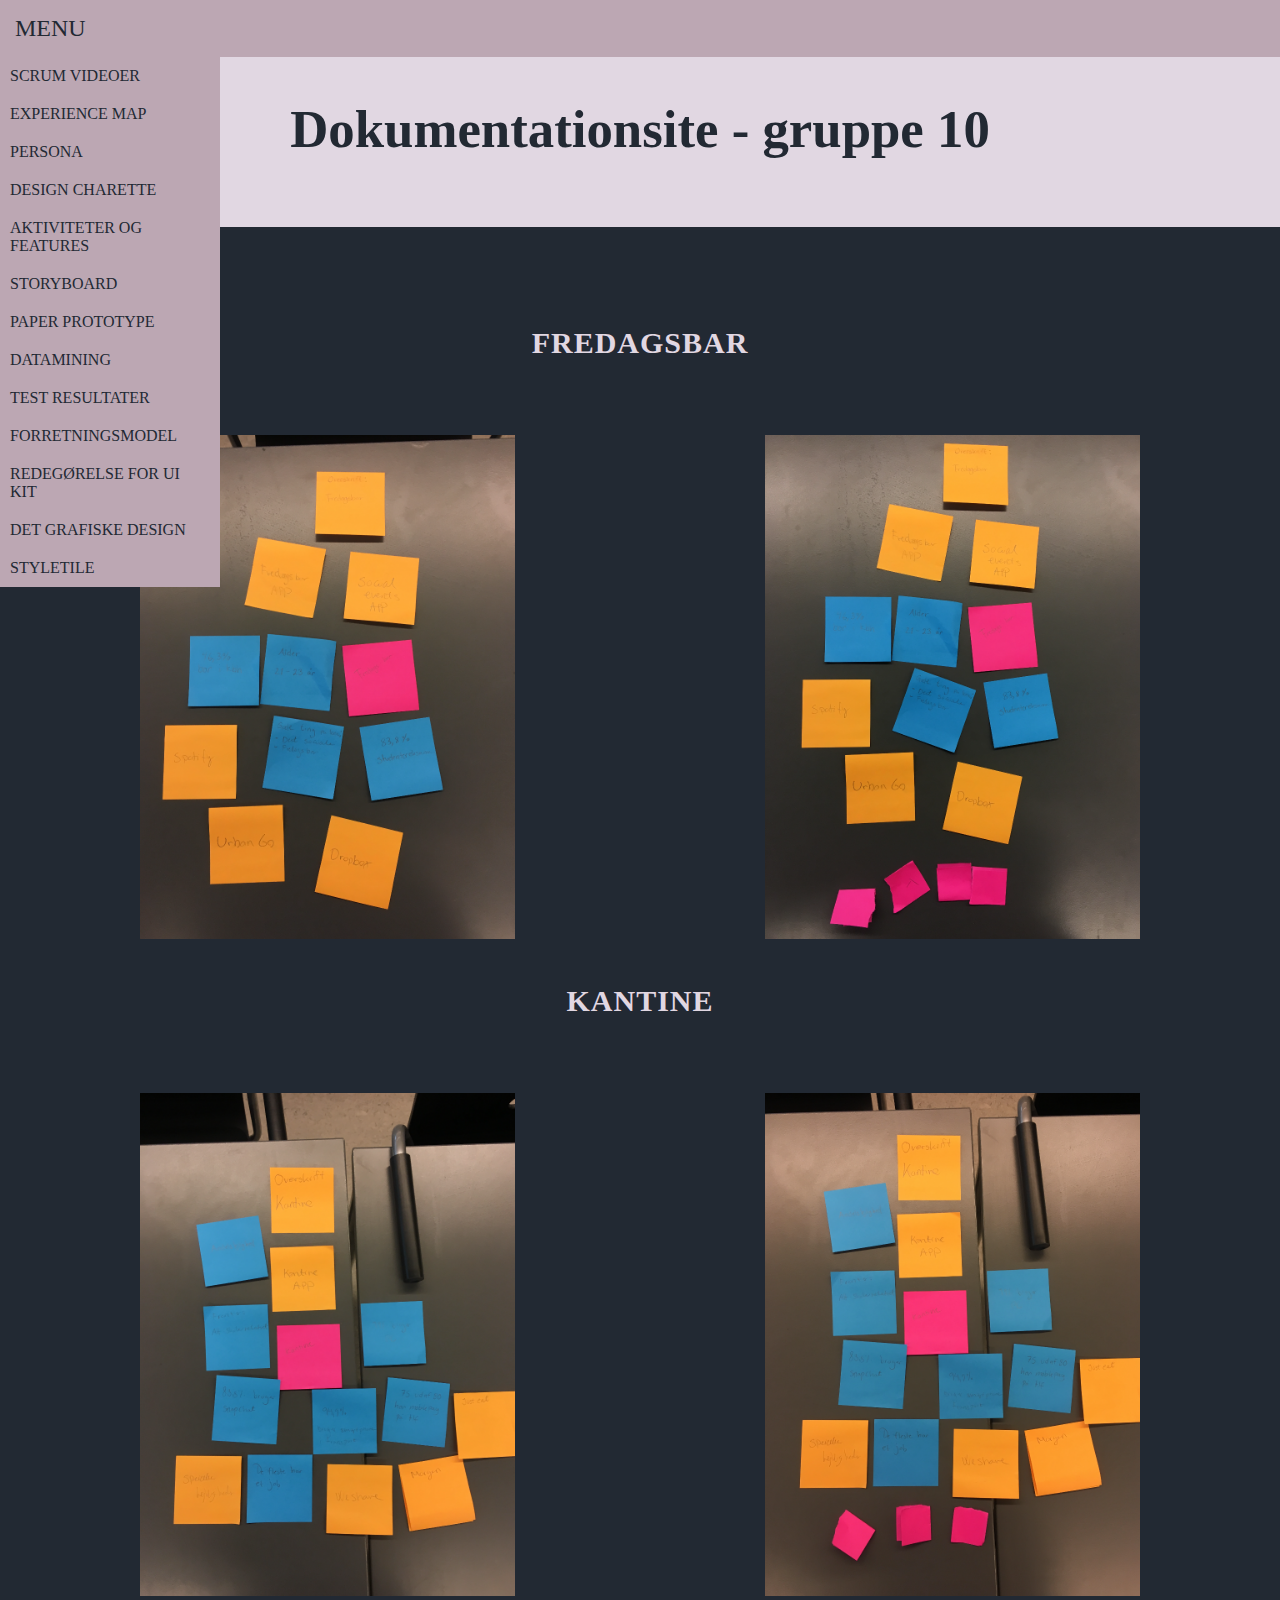
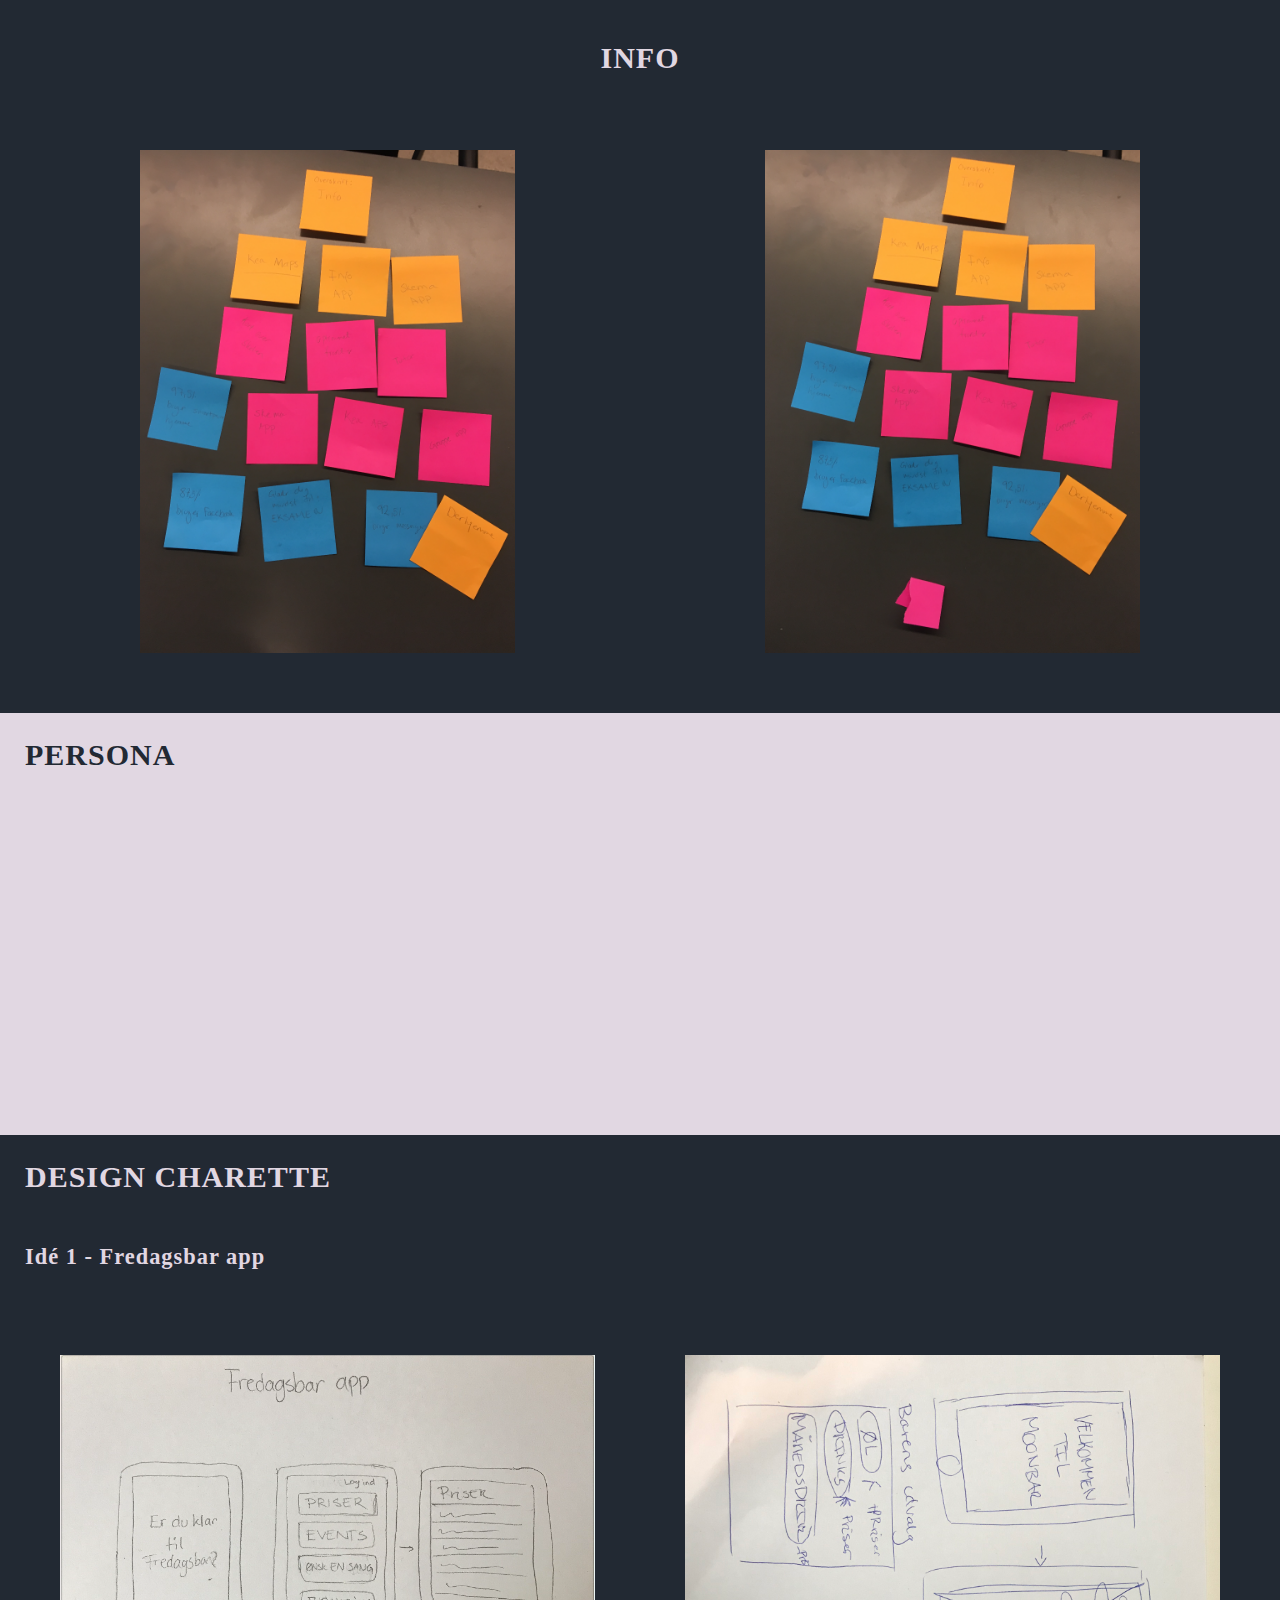
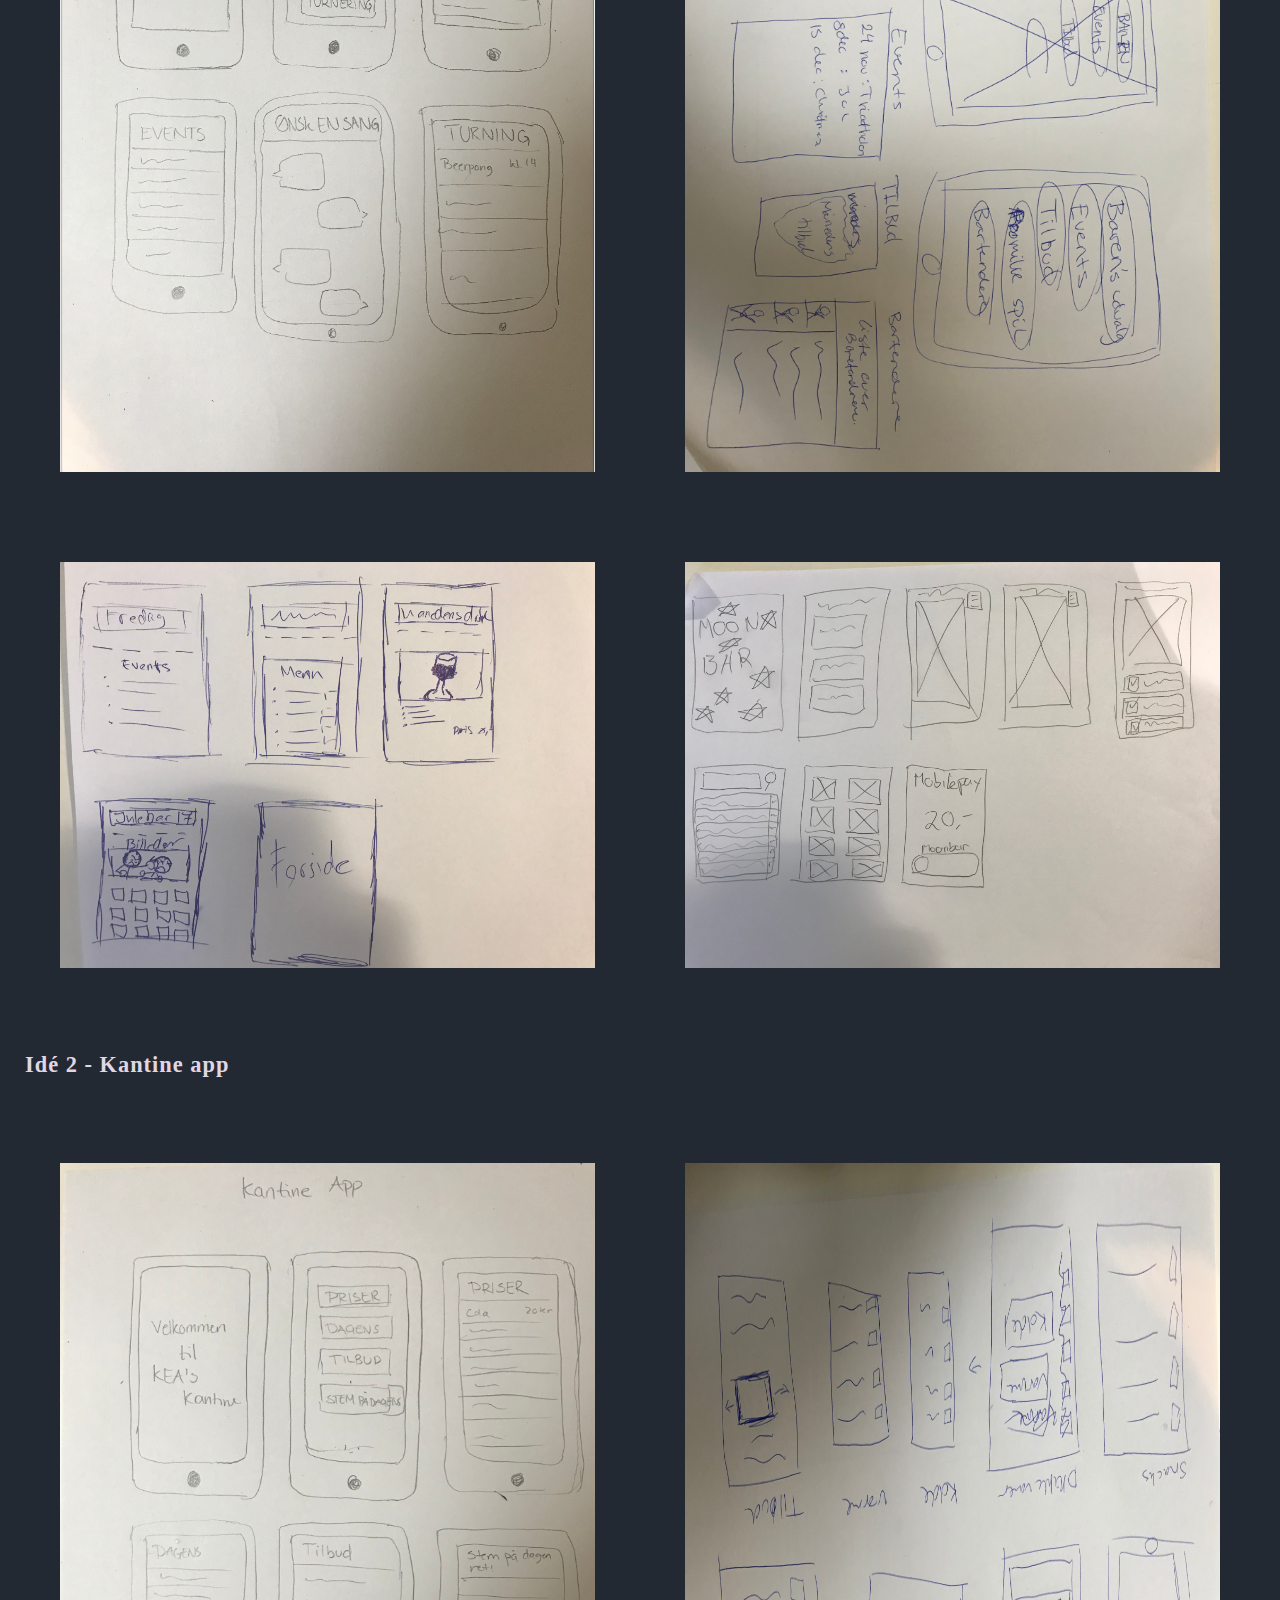
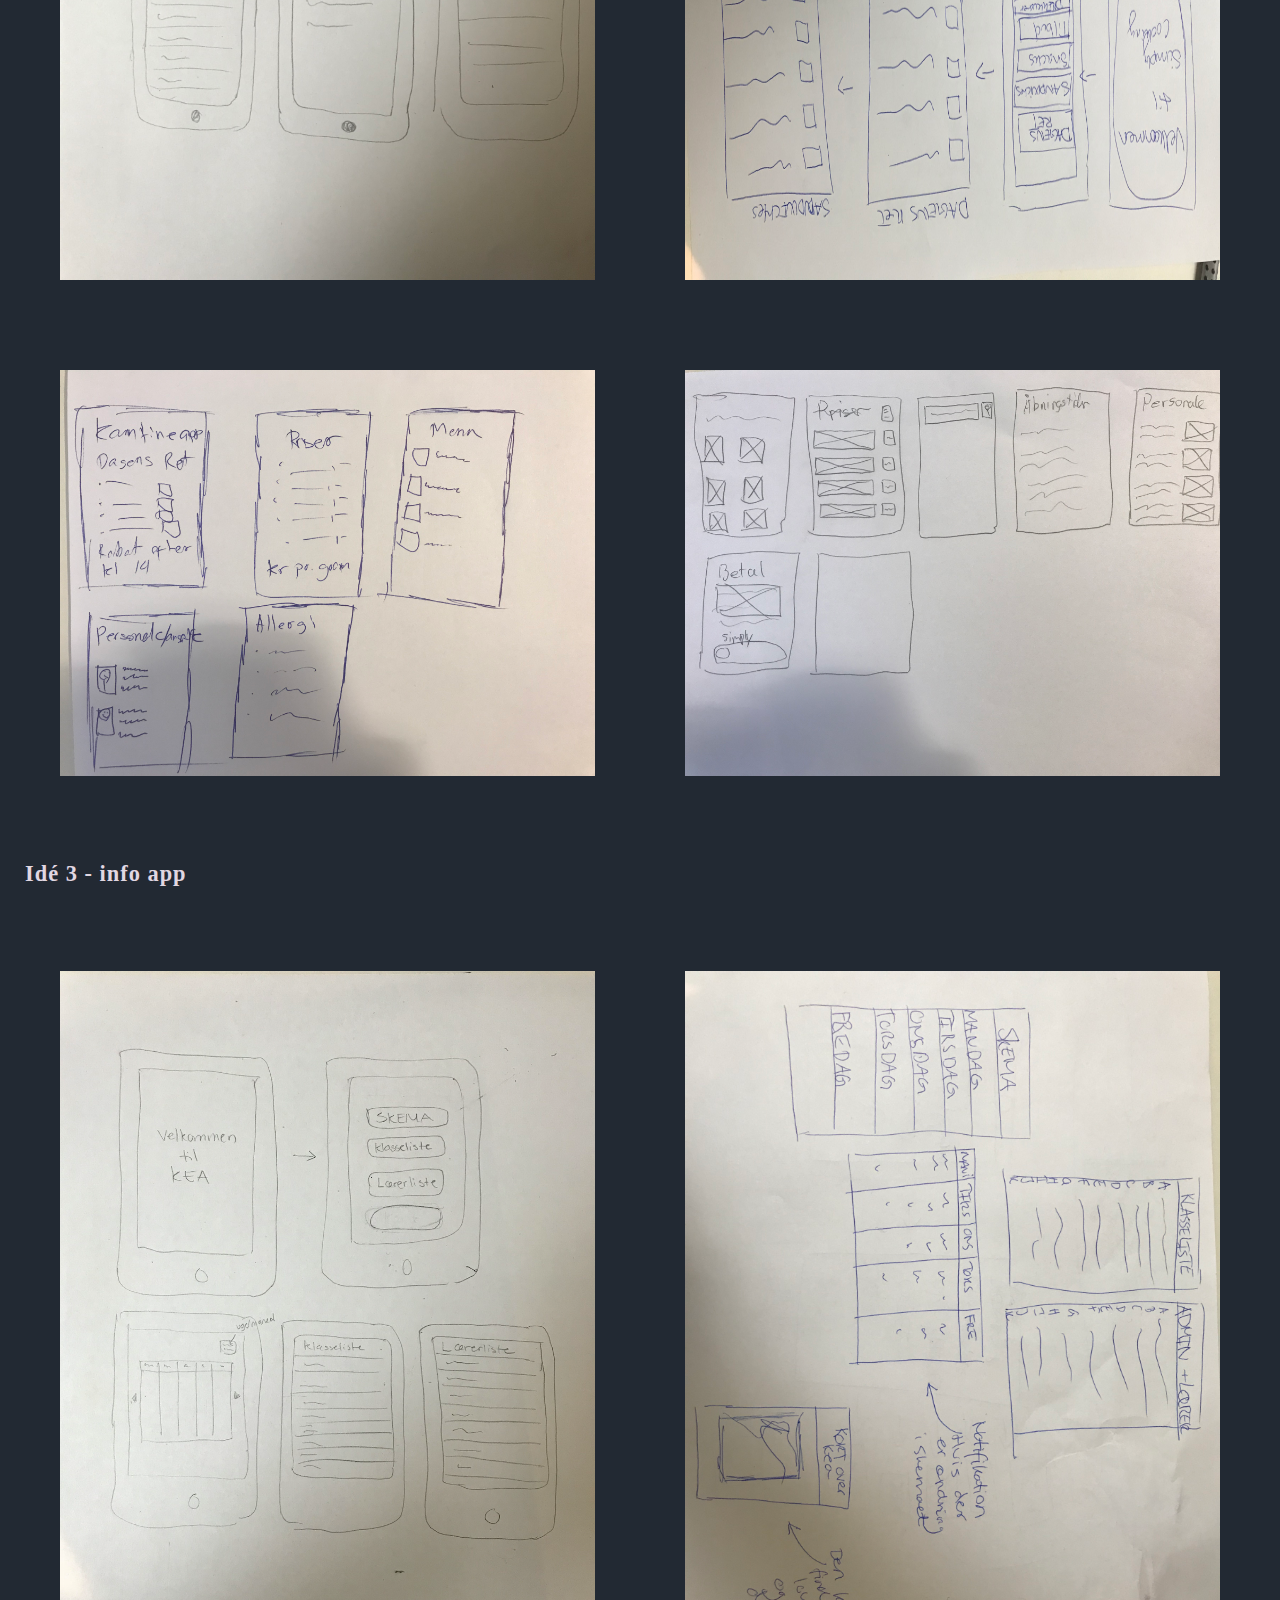
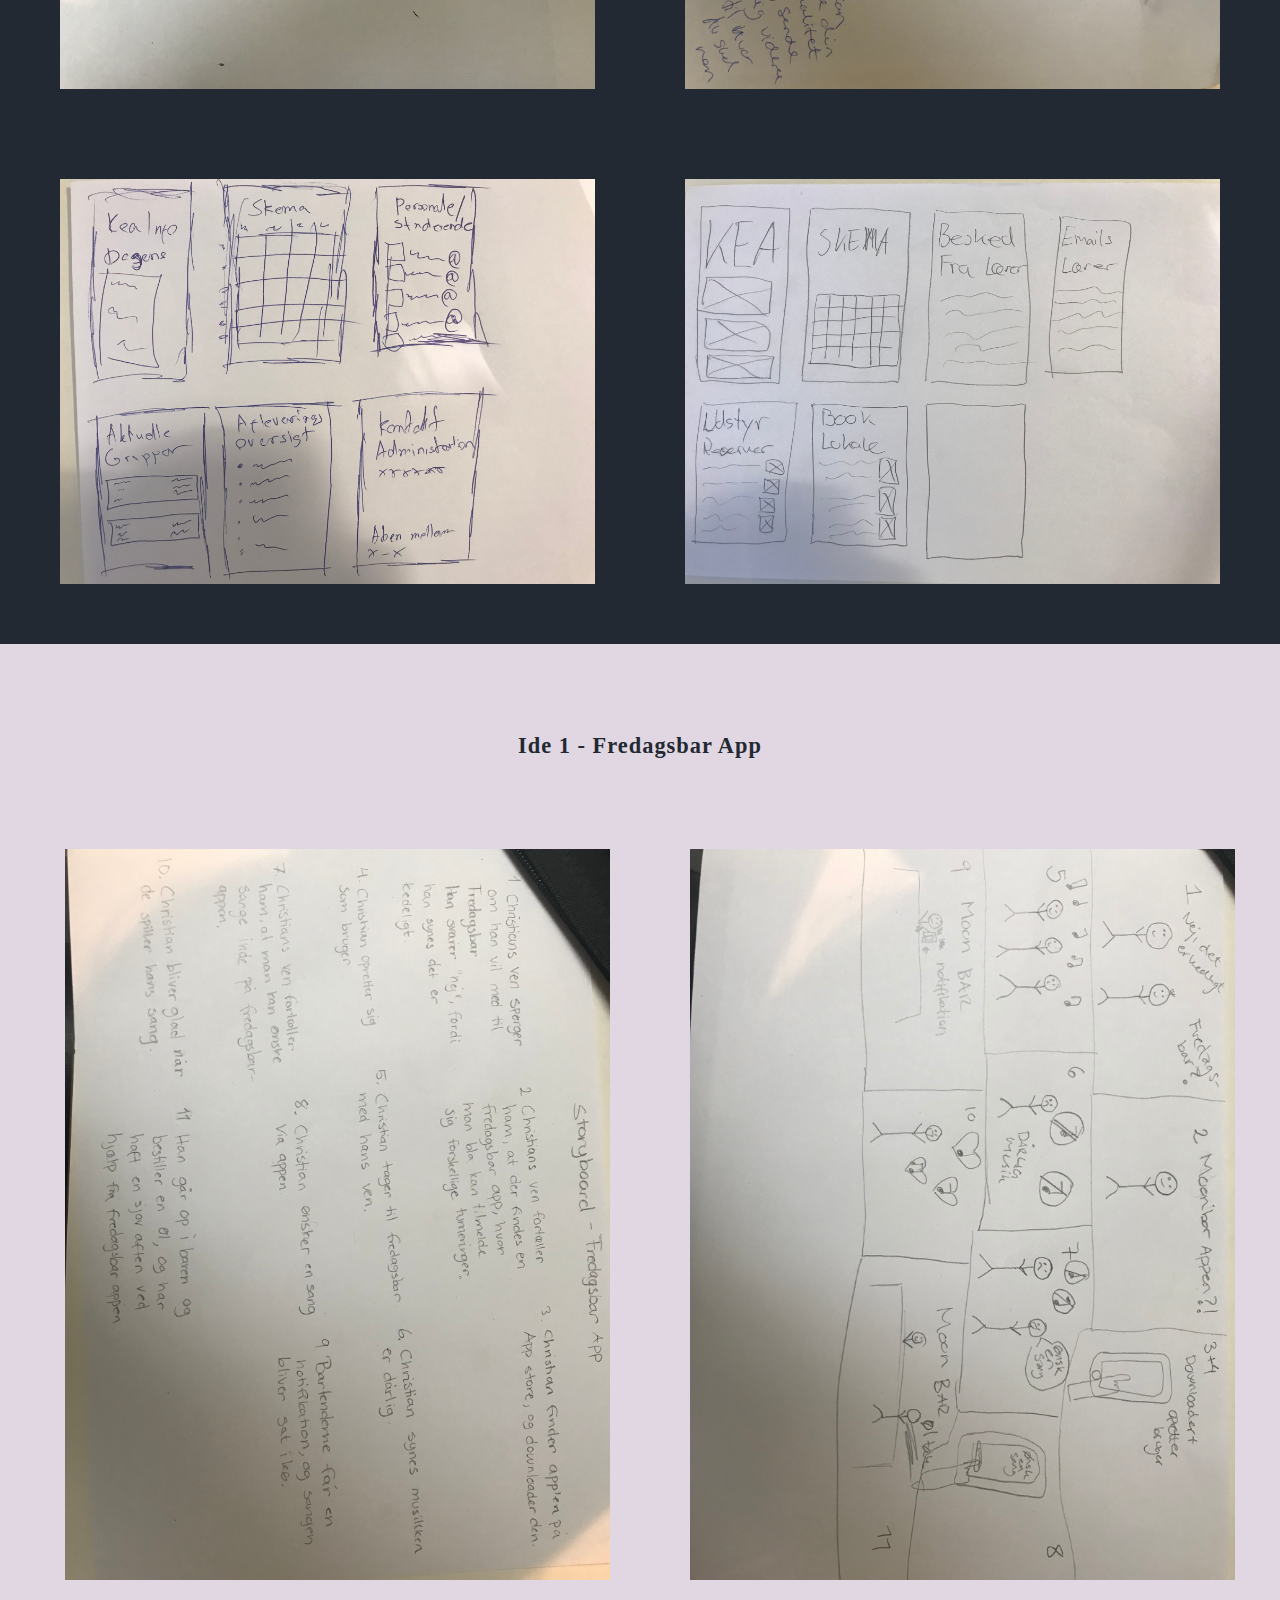
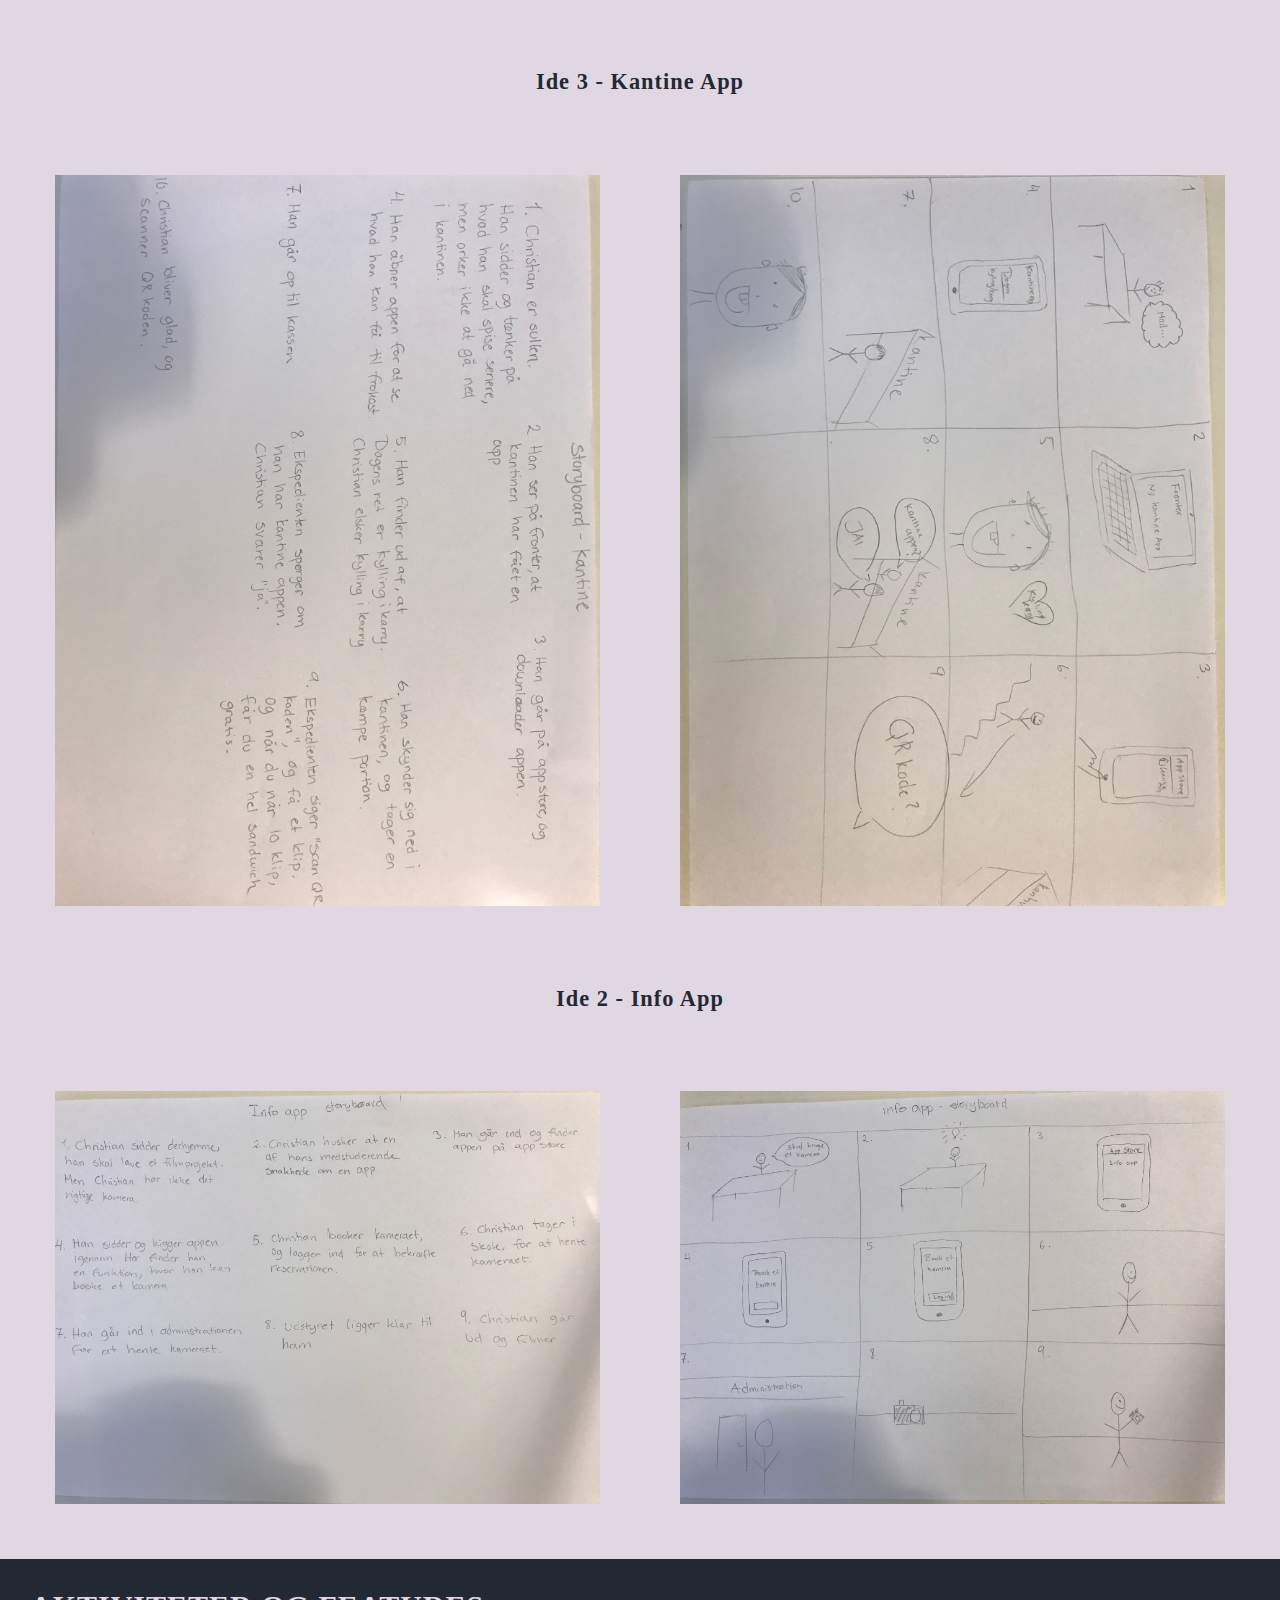
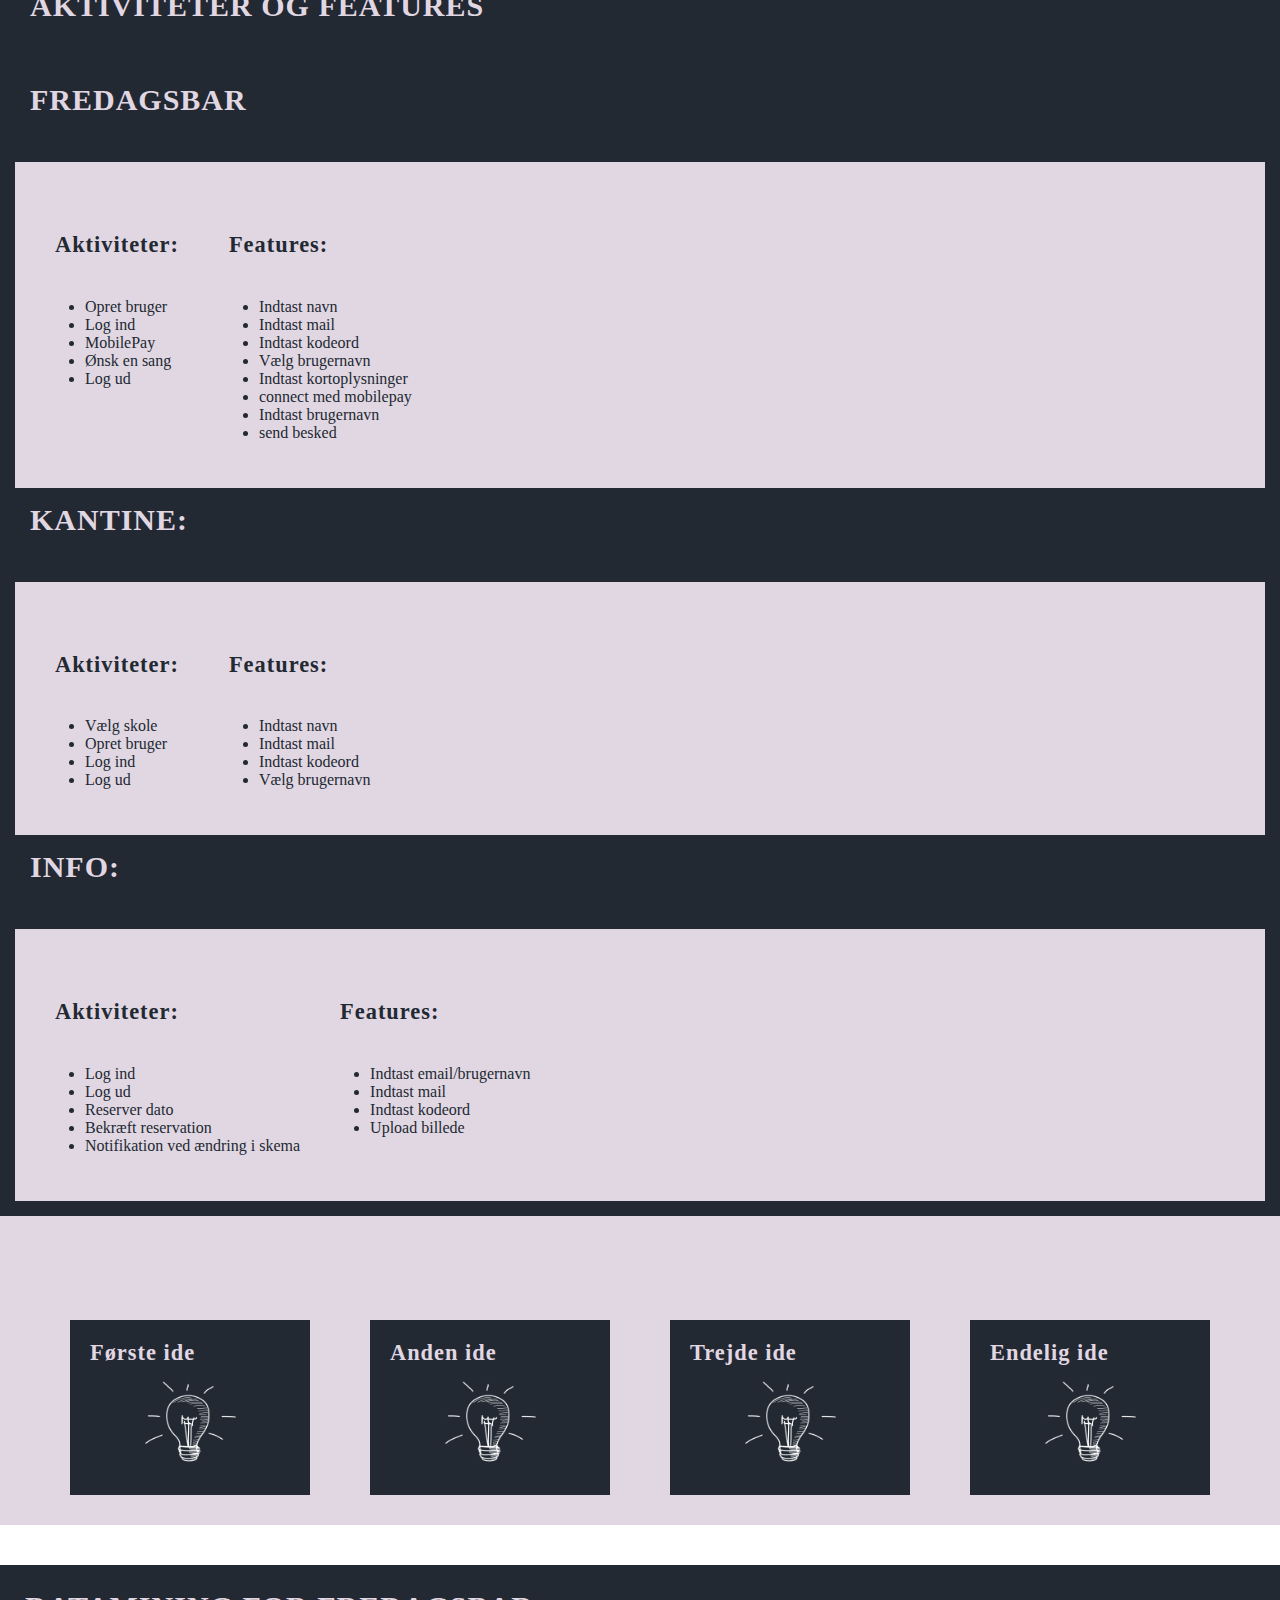
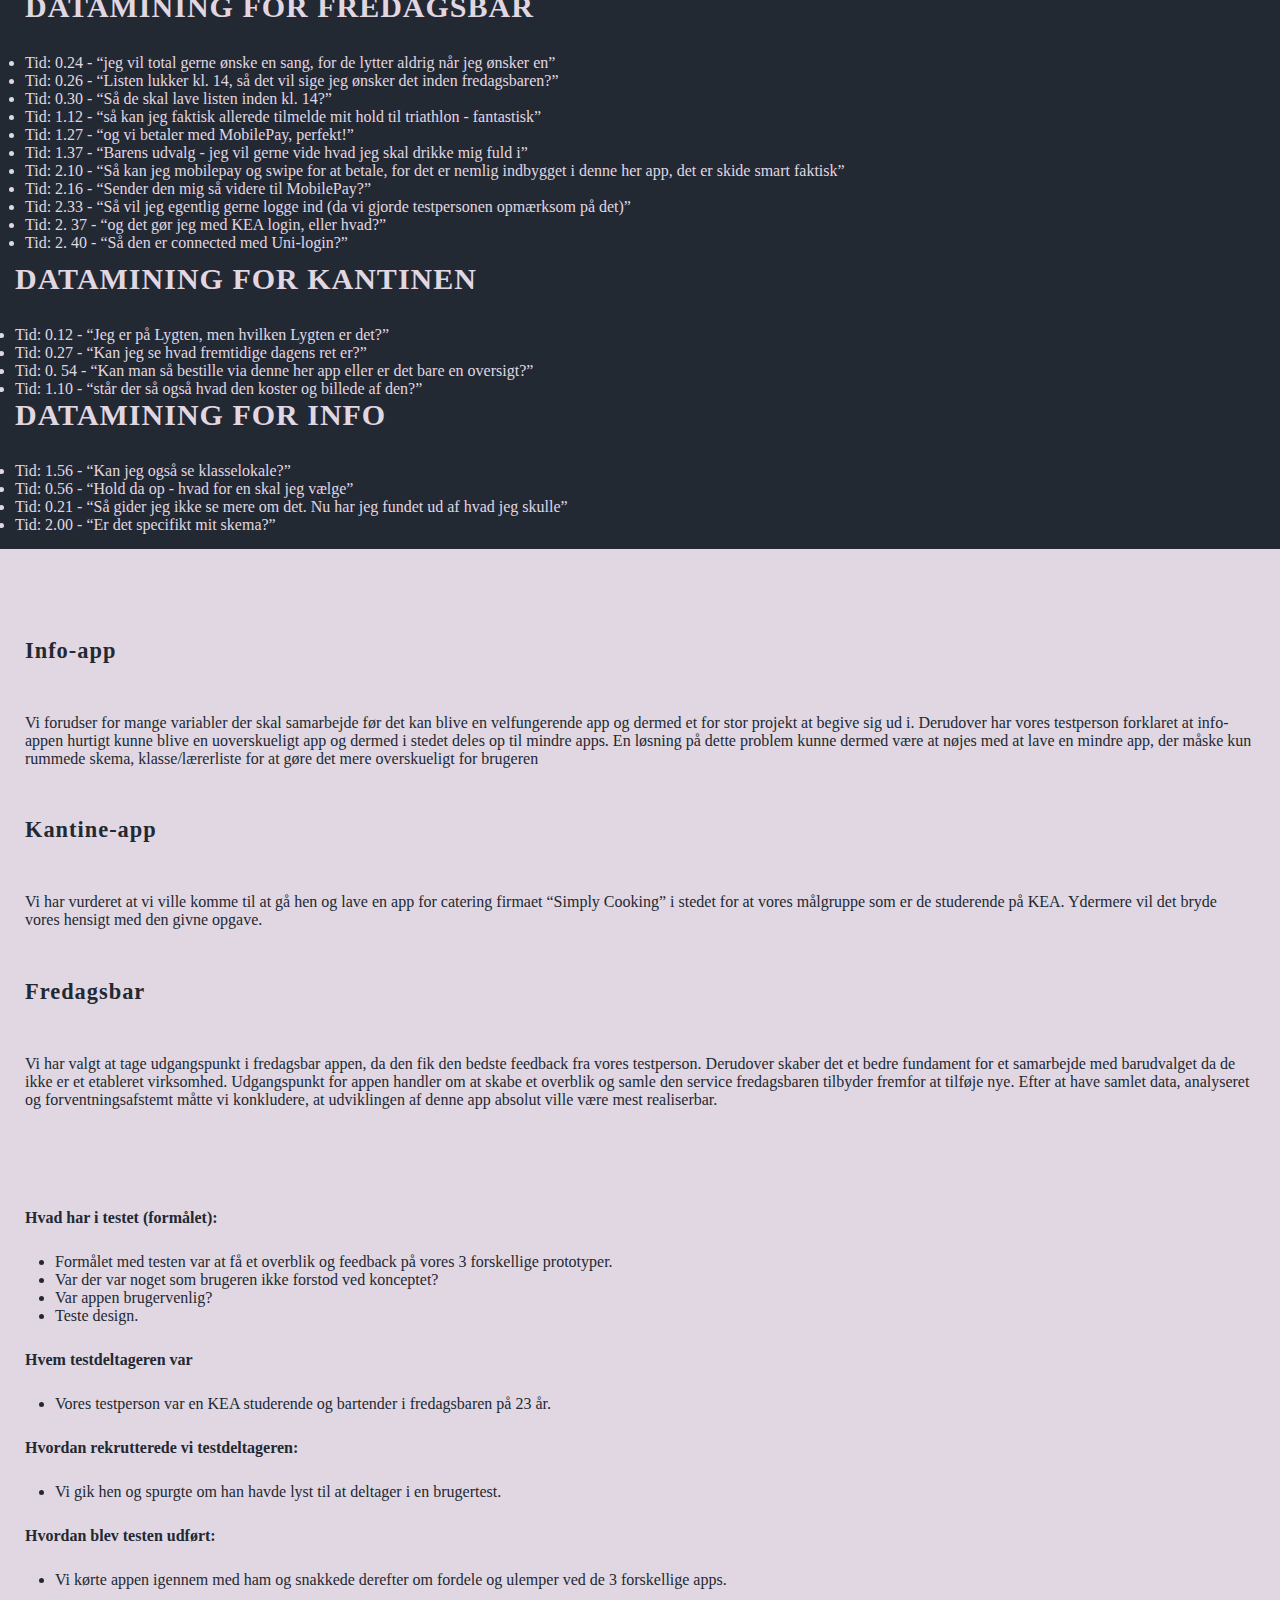
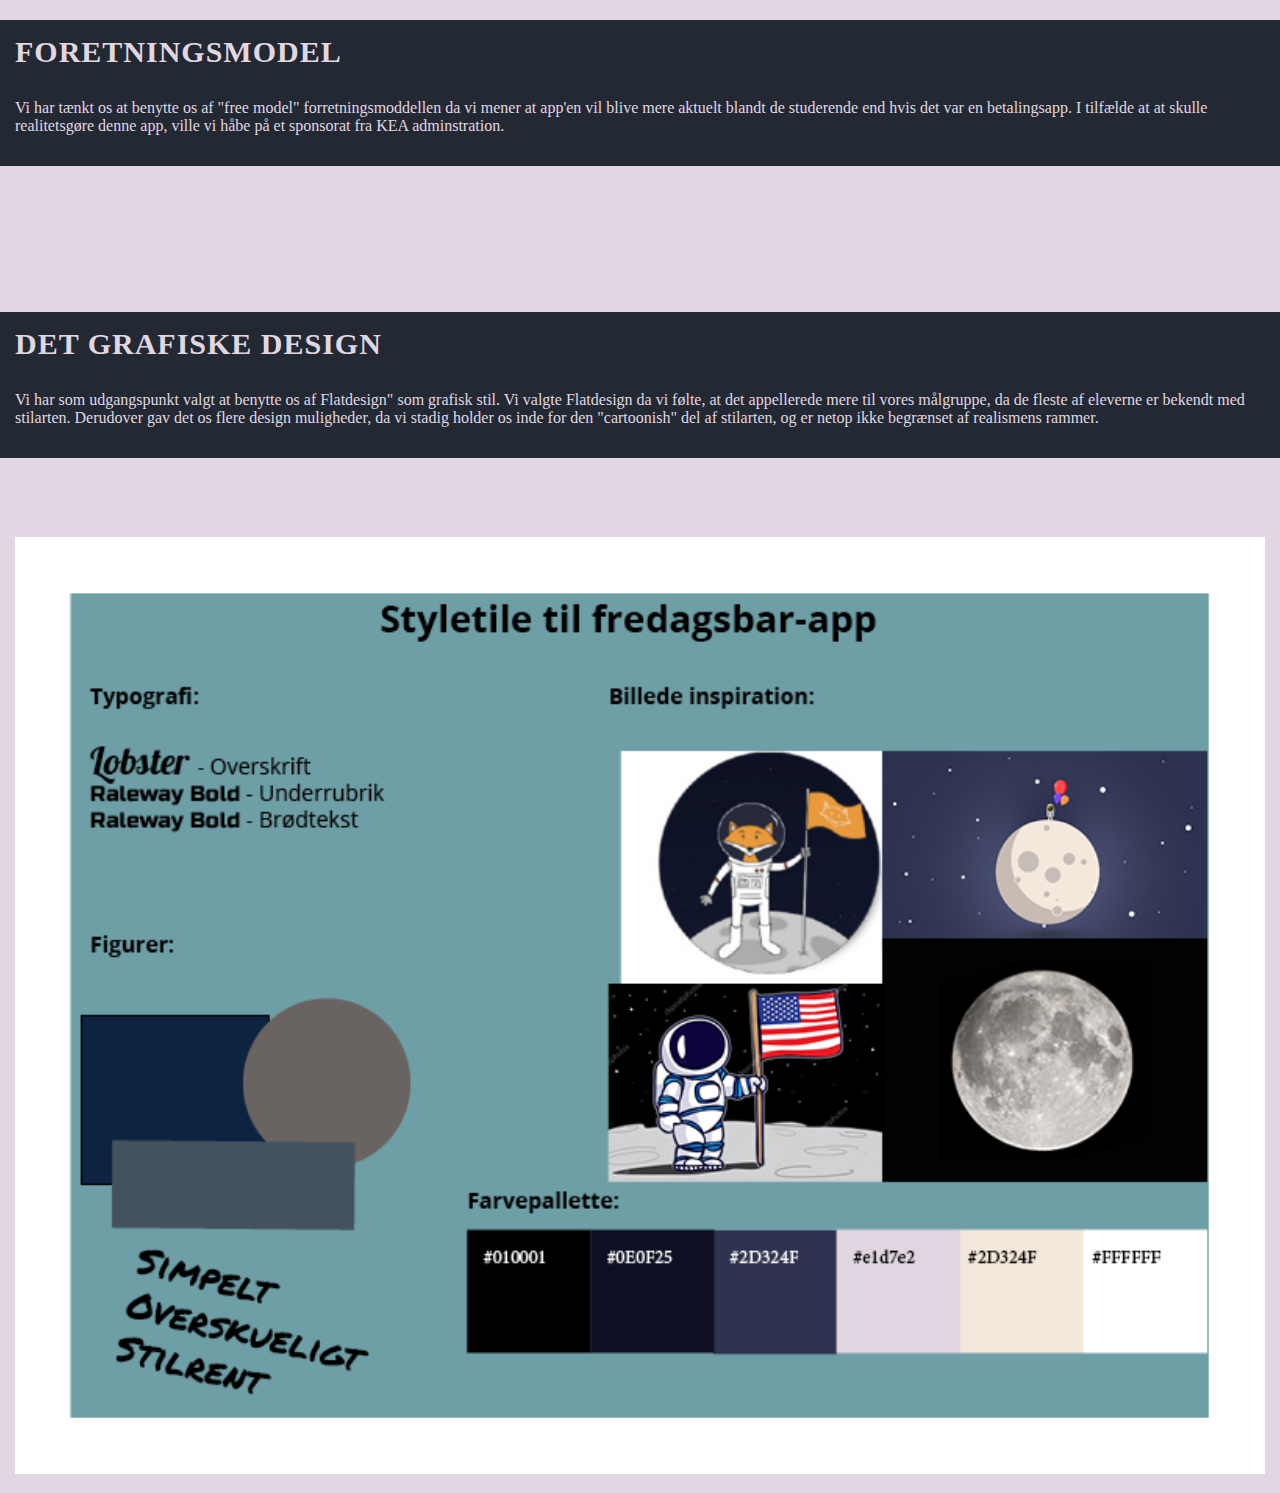
==== index.html @ 03e1f097 "numse" ====
<!DOCTYPE html>
<html lang="">

<head>
    <meta charset="utf-8">
    <meta name="viewport" content="width=device-width, initial-scale=1.0">
    <title>Dokumentationsite</title>
    <link rel="stylesheet" href="stylesheet.css">
</head>


<body>
    <header>

        <div class="title">

        </div>

        <div class="dropdown">
            <button class="dropbtn">MENU</button>
            <div class="dropdown-content">
                <a href="#scrum"> SCRUM VIDEOER </a>

                <a href="#experience_map"> EXPERIENCE MAP</a>
                <a href="#persona ">PERSONA </a>
                <a href="#design_charette">DESIGN CHARETTE </a>
                <a href="#aktiviteter_features"> AKTIVITETER OG FEATURES</a>
                <a href="#storyboard"> STORYBOARD</a>
                <a href="#video_test">PAPER PROTOTYPE  </a>
                <a href="#data">DATAMINING  </a>

                <a href="#resultater">TEST RESULTATER  </a>

                <a href="#forretningsmodel">FORRETNINGSMODEL </a>
                <a href="#UI">REDEGØRELSE FOR UI KIT </a>
                <a href="#grafiskedesign">DET GRAFISKE DESIGN</a>

                <a href="#styletile">STYLETILE</a>


            </div>
        </div>
    </header>
    <div id="overskrift">
        <h1>Dokumentationsite - gruppe 10</h1>
    </div>
    <section id="experience_map">
        <div id="map">
            <h2>Experience Map</h2>


            <h3> Fredagsbar </h3>
            <div id="tests">


                <div class="test1">



                    <img class="fredagsbar_billede" src="img/ex_fredagsbar_Stem.png" alt="fredagsbar">

                </div>

                <div class="test2">
                    <img class="fredagsbar_stem_billede" src="img/ex_fredagsbar.png" alt="fredagsbar">
                </div>
            </div>
            <h3> Kantine </h3>

            <div id="tests">

                <div class="test1">

                    <img class="kantine_billede" src="img/ex_kantine.png" alt="kantine">

                </div>

                <div class="test1">

                    <img class="kantine_stem_billede" src="img/ex_kantine_stem.J.png" alt="kantine">
                </div>
            </div>

            <h3> Info </h3>

            <div id="tests">

                <div class="test1">

                    <img class="info_billede" src="img/ex_info.png" alt="info"> </div>


                <div class="test1">

                    <img class="info_stem_billede" src="img/ex_info_stem.png" alt="info">
                </div>

            </div>
        </div>
    </section>


    <section id="persona">
        <h2>Persona</h2>
        <p><b> Navn: </b> Christian</p>
        <p><b> Alder:</b> 25 år</p>
        <p><b>Job: </b>Han har et deltidsjob på Joe and the Juice, hvor han arbejder 10 timer om ugen</p>
        <p><b>Udannelse:</b> Studerer multimediedesigner på KEA</p>
        <p><b>Fritid:</b> Christian er en social og udadvendt juicer på Joe, og han elsker at være sammen med hans venner. Han har svært ved at sige nej til arrangementer, og går sjældent glip af en fredagsbar på skolen. Når han ikke arbejder eller hænger ud med vennerne, bruger han sin tid i det lokale fitnesscenter på Nørrebro.</p>
        <p><b>Adfærd på de sociale medier:</b> Christian bruger rigtig meget af sin tid på de sociale medier - især instagram. Han har en livlig insta profil, som mange ønsker at følge med i, og derfor har han mange følgere. Han bruger mest sin smartphone og computer. Computeren bruger han til skolearbejde, og hans smartphone er altid noget han har på sig, så han kan holde sig opdateret. </p>
        <p><b>Bopæl:</b> Nørrebro</p>
        <p><b>Status:</b> i et forhold</p>
    </section>

    <section id="design_charette">
        <h2>Design Charette</h2>
        <h4>Idé 1 - Fredagsbar app</h4>

        <div class="fredagsbar1">


            <div class=billede1><img src="img/dc_fb.jpg" alt="design charette"></div>


            <div class=billede2><img src="img/dc_fb2.jpg" alt="design charette"></div>


            <div class=billede3> <img src="img/dc_fb3.jpg" alt="design charette"></div>

            <div class=billede4><img src="img/dc_fb4.jpg" alt="design charette"> </div>


            <div class="kantine">
                <h4>Idé 2 - Kantine app</h4>

            </div>

            <div class=billede1>

                <img src="img/dc_kantine.jpg" alt="design charette">
            </div>


            <div class=billede2>

                <img src="img/dc_kantine2.jpg" alt="design charette">
            </div>


            <div class=billede3>

                <img src="img/dc_kantine3.jpg" alt="design charette">

            </div>


            <div class=billede4>

                <img src="img/dc_kantine4.jpg" alt="design charete">

            </div>


            <div class="info">
                <h4>Idé 3 - info app</h4>

            </div>

            <div class=billede1>

                <img src="img/dc_info.jpg" alt="design charette"> </div>

            <div class=billede2>

                <img src="img/dc_info2.jpg" alt="design charette"></div>

            <div class=billede3>

                <img src="img/dc_info3.jpg" alt="design charette"></div>

            <div class=billede4>

                <img src="img/dc_info4.jpg" alt="design charette"></div>

        </div>
    </section>




    <section id="storyboard">
        <h3>Storyboard</h3>
        <div id="storyboard1">

            <h4>Ide 1 - Fredagsbar App</h4>

            <div class="fredagsbarapp">


                <div class="app1">
                    <img class="#" src="img/storyboard_fredagsbar1.jpg" alt="fredagsbar">
                </div>
                <div class="app2">
                    <img class="#" src="img/storyboard_fredagsbar2.jpg" alt="fredagsbar">
                </div>

            </div>

            <h4>Ide 3 - Kantine App</h4>

            <div class="kantineapp">


                <div class="app1">

                    <img class="#" src="img/storyboard_kantine1.jpg" alt="kantine"> </div>


                <div class="app2">

                    <img class="#" src="img/storyboard_kantine2.jpg" alt="kantine"> </div>


            </div>

            <h4>Ide 2 - Info App</h4>

            <div class="infoapp">

                <div class="app1">

                    <img class="#" src="img/storyboard_info1.jpg" alt="info"> </div>


                <div class="app2">

                    <img class="#" src="img/storyboard_info2.jpg" alt="info">
                </div>

            </div>

        </div>
    </section>


    <section id="aktiviteter_features">
        <div id="aktivfeatures">
            <h3>Aktiviteter og features</h3>


            <div class="overskrift">
                <h3> Fredagsbar</h3>
            </div>

            <div class="fredagsbar_af">


                <div class="aktivitet">

                    <h4>Aktiviteter:</h4>

                    <ul>
                        <li>Opret bruger</li>
                        <li>Log ind</li>
                        <li>MobilePay</li>
                        <li>Ønsk en sang</li>
                        <li>Log ud</li>
                    </ul>

                </div>


                <div class="features">
                    <h4>Features:</h4>

                    <ul>
                        <li>Indtast navn</li>
                        <li>Indtast mail</li>
                        <li>Indtast kodeord</li>
                        <li>Vælg brugernavn</li>
                        <li>Indtast kortoplysninger</li>
                        <li>connect med mobilepay</li>
                        <li>Indtast brugernavn</li>
                        <li>send besked</li>
                    </ul>
                </div>
            </div>



            <div class="overskrift">
                <h3> Kantine:</h3>
            </div>
            <div class="kantine_af">


                <div class="aktivitet">
                    <h4>Aktiviteter:</h4>

                    <ul>
                        <li>Vælg skole
                        </li>
                        <li>Opret bruger
                        </li>
                        <li>Log ind
                        </li>
                        <li> Log ud</li>
                    </ul>

                </div>


                <div class="features">
                    <h4>Features:</h4>

                    <ul>
                        <li>Indtast navn</li>
                        <li>Indtast mail</li>
                        <li>Indtast kodeord</li>
                        <li>Vælg brugernavn</li>

                    </ul>
                </div>
            </div>

            <div class="overskrift">
                <h3> Info:</h3>
            </div>



            <div class="info_af">



                <div class="aktivitet">
                    <h4>Aktiviteter:</h4>

                    <ul>
                        <li>Log ind
                        </li>
                        <li> Log ud</li>
                        <li>Reserver dato

                        </li>
                        <li>Bekræft reservation

                        </li>

                        <li>Notifikation ved ændring i skema
                        </li>
                    </ul>

                </div>


                <div class="features">
                    <h4>Features:</h4>

                    <ul>
                        <li>Indtast email/brugernavn
                        </li>
                        <li>Indtast mail</li>
                        <li>Indtast kodeord</li>
                        <li>Upload billede
                        </li>

                    </ul>
                </div>


            </div>

        </div>

    </section>



    <section id="video_test">

        <div id="video">

            <h3> Ideerne</h3>



            <div id="ideer">
                <div class="ide1">

                    <h4> Første ide</h4>
                    <a href="https://youtu.be/a2sxdqnbq_8">
                        <img src="img/ide1.png" alt="ide">
                    </a>
                </div>



                <div class="ide2">
                    <h4> Anden ide</h4>

                    <a href="https://youtu.be/EIQxzbomr0A ">
                        <img src="img/ide1.png" alt="ide ">
                    </a>

                </div>


                <div class="ide3">
                    <h4> Trejde ide</h4>

                    <a href="https://youtu.be/NTjdi0onOuk">
                        <img src="img/ide1.png" alt="ide">
                    </a>

                </div>


                <div class="endelig">
                    <h4> Endelig ide</h4>

                    <a href="https://youtu.be/Icum8En2Gn8">
                        <img src="img/ide1.png " alt="ide ">
                    </a>


                </div>
            </div>

        </div>


        <div id="data">


            <div class="fredagsbarapp">
                <h3> Datamining for fredagsbar</h3>
                <url>

                    <li>Tid: 0.24 - “jeg vil total gerne ønske en sang, for de lytter aldrig når jeg ønsker en”
                    </li>
                    <li>Tid: 0.26 - “Listen lukker kl. 14, så det vil sige jeg ønsker det inden fredagsbaren?”
                    </li>
                    <li>Tid: 0.30 - “Så de skal lave listen inden kl. 14?”
                    </li>
                    <li> Tid: 1.12 - “så kan jeg faktisk allerede tilmelde mit hold til triathlon - fantastisk”
                    </li>
                    <li> Tid: 1.27 - “og vi betaler med MobilePay, perfekt!”
                    </li>
                    <li>Tid: 1.37 - “Barens udvalg - jeg vil gerne vide hvad jeg skal drikke mig fuld i”
                    </li>
                    <li> Tid: 2.10 - “Så kan jeg mobilepay og swipe for at betale, for det er nemlig indbygget i denne her app, det er skide smart faktisk”
                    </li>
                    <li> Tid: 2.16 - “Sender den mig så videre til MobilePay?”
                    </li>
                    <li> Tid: 2.33 - “Så vil jeg egentlig gerne logge ind (da vi gjorde testpersonen opmærksom på det)”</li>
                    <li> Tid: 2. 37 - “og det gør jeg med KEA login, eller hvad?”
                    </li>
                    <li> Tid: 2. 40 - “Så den er connected med Uni-login?”
                    </li>



                </url>

            </div>

            <h3> Datamining for kantinen</h3>


            <div class="kantineapp">
                <url>
                    <li> Tid: 0.12 - “Jeg er på Lygten, men hvilken Lygten er det?”
                    </li>
                    <li> Tid: 0.27 - “Kan jeg se hvad fremtidige dagens ret er?”
                    </li>
                    <li> Tid: 0. 54 - “Kan man så bestille via denne her app eller er det bare en oversigt?”
                    </li>
                    <li> Tid: 1.10 - “står der så også hvad den koster og billede af den?”
                    </li>



                </url>
            </div>


            <h3> Datamining for Info</h3>


            <div class="infoapp">
                <url>
                    <li> Tid: 1.56 - “Kan jeg også se klasselokale?”</li>
                    <li> Tid: 0.56 - “Hold da op - hvad for en skal jeg vælge”</li>
                    <li> Tid: 0.21 - “Så gider jeg ikke se mere om det. Nu har jeg fundet ud af hvad jeg skulle”</li>
                    <li> Tid: 2.00 - “Er det specifikt mit skema?”</li>
                </url>



            </div>

        </div>

    </section>



    <section id="resultater">
        <div id="resultaterne">
            <h3>Test resultater</h3>


            <h4> Info-app</h4>

            <div class="infotest">

                <p> Vi forudser for mange variabler der skal samarbejde før det kan blive en velfungerende app og dermed et for stor projekt at begive sig ud i. Derudover har vores testperson forklaret at info-appen hurtigt kunne blive en uoverskueligt app og dermed i stedet deles op til mindre apps. En løsning på dette problem kunne dermed være at nøjes med at lave en mindre app, der måske kun rummede skema, klasse/lærerliste for at gøre det mere overskueligt for brugeren
                </p>

            </div>


            <h4> Kantine-app</h4>

            <div class="kantinetest">

                <p> Vi har vurderet at vi ville komme til at gå hen og lave en app for catering firmaet “Simply Cooking” i stedet for at vores målgruppe som er de studerende på KEA. Ydermere vil det bryde vores hensigt med den givne opgave.


                </p>

            </div>


            <h4> Fredagsbar</h4>

            <div class="fretest">

                <p> Vi har valgt at tage udgangspunkt i fredagsbar appen, da den fik den bedste feedback fra vores testperson. Derudover skaber det et bedre fundament for et samarbejde med barudvalget da de ikke er et etableret virksomhed. Udgangspunkt for appen handler om at skabe et overblik og samle den service fredagsbaren tilbyder fremfor at tilføje nye. Efter at have samlet data, analyseret og forventningsafstemt måtte vi konkludere, at udviklingen af denne app absolut ville være mest realiserbar.
                </p>

            </div>





        </div>

        <h3> Fremgangsmåde</h3>
        <div id="fremgangsmaade">

            <p> <b> Hvad har i testet (formålet):</b></p>
            <ul>
                <li>Formålet med testen var at få et overblik og feedback på vores 3 forskellige prototyper.</li>
                <li> Var der var noget som brugeren ikke forstod ved konceptet?</li>
                <li>Var appen brugervenlig?</li>
                <li>Teste design.</li>
            </ul>


            <p> <b> Hvem testdeltageren var </b></p>

            <ul>
                <li>Vores testperson var en KEA studerende og bartender i fredagsbaren på 23 år.
                </li>
            </ul>
            <p> <b>  Hvordan rekrutterede vi testdeltageren: </b></p>

            <ul>
                <li>Vi gik hen og spurgte om han havde lyst til at deltager i en brugertest.

                </li>
            </ul>

            <p> <b>  Hvordan blev testen udført: </b></p>

            <ul>
                <li>Vi kørte appen igennem med ham og snakkede derefter om fordele og ulemper ved de 3 forskellige apps.

                </li>
            </ul>


        </div>

    </section>

    <section id="forretningsmodel">

        <div id="model">

            <h3> Foretningsmodel</h3>

            <p> Vi har tænkt os at benytte os af "free model" forretningsmoddellen da vi mener at app'en vil blive mere aktuelt blandt de studerende end hvis det var en betalingsapp. I tilfælde at at skulle realitetsgøre denne app, ville vi håbe på et sponsorat fra KEA adminstration.
            </p>

        </div>



    </section>



    <section id="UI">
        <div id="uikit">

            <h3> Redegørelse for ui kit</h3>
            <p> Vi har som udgangspunkt selv desginet vores UI Kit, så det passede bedst til vores stil. Vi har dog også benyttet os af andre UI Kits til facebook og mobilepay logoer, og et kit ved navn "Im fine thank you" til vores tilbage-knap.</p>



        </div>




    </section>




    <section id=" grafiskedesign">
        <div id="design">
            <h3> Det grafiske design</h3>
            <p> Vi har som udgangspunkt valgt at benytte os af Flatdesign" som grafisk stil. Vi valgte Flatdesign da vi følte, at det appellerede mere til vores målgruppe, da de fleste af eleverne er bekendt med stilarten. Derudover gav det os flere design muligheder, da vi stadig holder os inde for den "cartoonish" del af stilarten, og er netop ikke begrænset af realismens rammer. </p>


        </div>





    </section>



    <section id="styletile">

        <div id="style">
            <h3> Styletile</h3>
            <img class="styletile" src="img/Styletile.png" alt="styletile">


        </div>



    </section>







</body>

</html>
---- stylesheet.css ----
body {

    margin: 0;
    padding: 0;

}

/**************fonte*************/

nav {
    font-family: "Flama Light";
    text-transform: uppercase;

}


.title {
    width: 100%;
    height: auto;
    margin-top: 30px;
}


nav {
    text-align: center;
    background-color: #e1d7e2;
    font-size: 15px;
}


nav ul {
    display: inline-block;
}



nav ul {
    display: inline-block;
}

nav ul {
    list-style-type: none;
    margin: 0;
    padding: 0;
    overflow: hidden;
    font-weight: 700;
    font-size: 1em;
}

nav li {
    float: left;
}

nav li a {
    display: block;
    color: white;
    text-align: center;
    padding: 14px 16px;
    text-decoration: none;
    width: 300px;
    font-size: 20px;
}

nav li a:hover {
    background-color: #222933;
    color: #e1d7e2;
}


/*--------- NAVIGATION MENU -------*/

/*--------- DROPDOWN MENU ----------*/

.dropbtn {
    background-color: #bca7b3;
    color: #222933;
    padding: 15px;
    width: 113px;
    border: none;
    cursor: pointer;
    font-size: 1.5em;
    text-align: left;
    font-family: "Flama Light";


}


/*------ DROPDOWN CONTAINER -------*/

.dropdown {
    position: fixed;
    display: inline-block;
    width: 100%;
    top: 0;
    background-color: #bca7b3;
    z-index: 1;
}

.dropdown ul {
    background-color: #bca7b3;
    list-style-type: none;
    text-align: left;
}


/*-------- DROPDOWN INDHOLD -------*/

.dropdown-content {
    display: none;
    position: absolute;
    background-color: #bca7b3;
    min-width: 200px;
    z-index: 1;
}

.dropdown-content a {
    color: #222933;
    padding: 10px;
    width: 200px;
    display: block;
}

.dropdown-content a:hover {
    background-color: #d3bdbd;
    color: whitesmoke;
}

.dropdown:hover .dropdown-content {
    display: block;
}



h1 {
    margin-top: 100px;
    text-align: center;
    color: #222933;
    background-color: #e1d7e2;
    font-size: 3.3em;
    padding: 1.3em;
    margin-bottom: 0;
    margin: 0px;
}


h2,
h3 {
    font-family: "Flama Condensed Bold";
    margin: 0 0 30px 0;
    padding: 0;
    text-transform: uppercase;
}



h2 {
    font-size: 30px;
    letter-spacing: 1px;
    text-align: center;
}

h3 {
    font-size: 30px;
    letter-spacing: 1px;
}

h4 {
    font-size: 1.4em;
    letter-spacing: 1px;

}

a {
    text-decoration: none;
    color: black;
}

nav a {
    display: inline-block;
    margin: 0 0 25px 0;
    padding: 0 10px;
}

p {
    text-align: center;
}

/*** MENU ***/

/**** SECTION GRUPPEN ****/

#personer {
    position: relative;
    width: 100vw;
}

.wrapper {
    position: relative;
    margin: 0 auto;
    max-width: 1600px;

    display: flex;
    flex-wrap: wrap;
    justify-content: center;
}

#person_container {
    flex-basis: 250px;
    justify-content: center;
}

#person_indhold {
    display: flex;
    flex-direction: column;
    justify-content: center;
}

.person {
    align-self: center;
    width: 10vw;
    height: 10vw;
    background-color: #f19638;
    border-radius: 50%;
    flex-grow: 1;
    overflow: hidden;

}

.persontekst {
    text-align: center;
    flex-grow: 1;
}


#personer img {
    width: 100%;
}


#personer h3 {
    color: #222933;
    font-size: 20px;
}

/**************Experience map*************/

#experience_map {
    background-color: #222933;
    padding: 15px;
    color: #e1d7e2;

}

#map h3 {
    text-align: center;
    color: #e1d7e2;
}

#tests {
    display: flex;
    flex-wrap: wrap;
    width: 100%;
    height: 100%;
    text-align: center;
}


.test1 {
    flex-grow: 1;
    flex-basis: 500px;
    margin: 30px;
    padding: 15px;


}

.test1 img {
    width: 70%;
    height: 100%;
}

.test2 {
    flex-grow: 1;
    flex-basis: 500px;
    margin: 30px;
    padding: 15px;
}

.test2 img {
    width: 70%;
    height: 100%;
}

/**************persona*************/

#persona {
    padding: 10px;
    background-color: #e1d7e2;
    padding: 15px;
    color: #222933;


}

#persona p {
    text-align: left;
}


/**************Charette*************/

#design_charette {
    background-color: #222933;

    padding: 15px;
    color: #e1d7e2;

}

#design_charette h4 {
    color: #e1d7e2;
}

#design_charette h2 {
    color: #e1d7e2;

}

.fredagsbar1 {
    width: 100%;
    height: 100%;
    height: auto;
    display: flex;
    flex-wrap: wrap;
}

.fredagsbar1 img {
    width: 100%;
    height: 100%;
}

.kantine {
    width: 100%;
    height: 100%;
    height: auto;
    display: flex;
    flex-wrap: wrap;
}

.kantine img {
    width: 100%;
    height: 100%;
}


.info {
    width: 100%;
    height: 100%;
    height: auto;
    display: flex;
    flex-wrap: wrap;
}

.info img {
    width: 100%;
    height: 100%;
}


.billede1 {
    flex-grow: 1;
    flex-basis: 400px;
    margin: 30px;
    padding: 15px;
}

.billede2 {
    flex-grow: 1;
    flex-basis: 400px;
    margin: 30px;
    padding: 15px;

}

.billede3 {
    flex-grow: 1;
    flex-basis: 400px;
    margin: 30px;
    padding: 15px;
}


.billede4 {

    flex-grow: 1;
    flex-basis: 400px;
    margin: 30px;
    padding: 15px;
}


/**************storyboard*************/

#storyboard {

    background-color: #e1d7e2;
    padding: 15px;
    color: #222933;
}


#storyboard h4 {
    text-align: center;
    color: #222933;
}

#storyboard img {
    width: 100%;
    height: 100%;

}

.fredagsbarapp {
    width: 100%;
    height: 100%;
    height: auto;
    display: flex;
    flex-wrap: wrap;
    padding: 10px;

}

.kantineapp {
    width: 100%;
    height: 100%;
    height: auto;
    display: flex;
    flex-wrap: wrap;

}

.infoapp {
    width: 100%;
    height: 100%;
    height: auto;
    display: flex;
    flex-wrap: wrap;

}

.app1 {
    flex-grow: 1;
    flex-basis: 300px;
    padding: 10px;
    margin: 30px;


}

.app2 {
    flex-grow: 1;
    flex-basis: 300px;
    padding: 10px;
    margin: 30px;


}


/**************AKTIVITETER OG FEATURES *************/

#aktivfeatures {
    background-color: #222933;
    padding: 15px;

}

#aktivfeatures h3,
h4 {
    text-align: left;
    padding: 15px;
    color: #e1d7e2;

}


.fredagsbar_af {
    background-color: #e1d7e2;
    display: flex;
    flex-wrap: wrap;
    padding: 15px;
    color: #222933;



}


.kantine_af {
    background-color: #e1d7e2;
    display: flex;
    flex-wrap: wrap;
    padding: 15px;
    color: #222933;


}


.info_af {
    background-color: #e1d7e2;
    display: flex;
    flex-wrap: wrap;
    padding: 15px;
    color: #222933;

}


.aktivitet {
    padding: 15px;
}


.aktivitet h4 {
    color: #222933;
}


.features h4 {
    color: #222933;
}

.features {
    padding: 15px;
}

/******************* ideer***********/

#video {

    background-color: #e1d7e2;
    width: 100%;
    height: 100%;
    text-align: center;

}

#video img {
    width: 40%;
    height: 60%;
}


#ideer {
    height: auto;
    display: flex;
    flex-wrap: wrap;
    margin: 40px;


}


#ideer h4 {
    color: #e1d7e2;
    ;
}

.ide1 {
    flex-grow: 1;
    flex-basis: 200px;
    background-color: #222933;
    padding: 15px;
    margin: 30px;
}

.ide2 {
    flex-grow: 1;
    flex-basis: 200px;
    background-color: #222933;
    padding: 15px;
    margin: 30px
}

.ide3 {
    flex-grow: 1;
    flex-basis: 200px;
    background-color: #222933;
    padding: 15px;
    margin: 30px;



}

.endelig {
    flex-grow: 1;
    flex-basis: 200px;
    background-color: #222933;
    padding: 15px;
    margin: 30px;


}

#video h4 {
    padding: 0px;
    margin: 5px;
}

#video img {
    width: 50%;
    height: 70%;
}

/************DATA*************/

#data {
    background-color: #222933;
    padding: 15px;
    color: #e1d7e2;
}

/********** resultater******/

#resultater {
    background-color: #e1d7e2;
    color: #222933;
    padding: 15px;

}


#resultater p,
h2,
h4 {
    text-align: left;
    color: #222933;
    padding: 10px;


}



/***********FORRETNIGSMODEL******************/

#forretningsmodel {
    background-color: #222933;
    padding: 15px;
    color: #e1d7e2;

}

#forretningsmodel p {
    text-align: left;

}


/*********UIKIT************/

#uikit {
    background-color: #e1d7e2;
    padding: 15px;
    color: #222933;
}



/*********GRAFISK DESIGN************/

#design {
    background-color: #222933;
    padding: 15px;
    color: #e1d7e2;

}

#design p {
    text-align: left;
}

/*********STYLETILE************/

#style {
    background: #e1d7e2;
    padding: 15px;
    color: #222933;

}


#style img {
    width: 100%;
    height: 100%;
}


/*********** SCRUM *******************/

#scrumvideo {
    padding: 15px;
    display: flex;
    flex-wrap: wrap;
    margin: 20px;
    justify-content: center;
}


#scrum {
    padding: 15px;
    background-color: #222933;
    color: #e1d7e2;
}

#scrum h4 {
    color: #e1d7e2;
}

.nr1 {
    padding: 10px;
}

.nr2 {
    padding: 10px;
}


.nr3 {
    padding: 10px;
}


.nr4 {
    padding: 10px;
}



/************APP*************/

#produkt {
    background-color: #222933;
}



#produkt img {
    width: 20%;
    height: 20%;
}

.app {
    text-align: center;
    padding: 20px;
}


#linkapp {
    text-align: center;
}


#introduktion {

    padding: 30px;
}

#introduktion h3 {
    text-align: center;
}

#introduktion p {
    text-align: justify;
}


#pitch h3 {
    text-align: center;
    color: #e1d7e2
}

#pitch h3:hover {
    background-color: #887789;
}


#pitch {
    text-align: center;
}

h3,
p {
    color: #e1d7e2
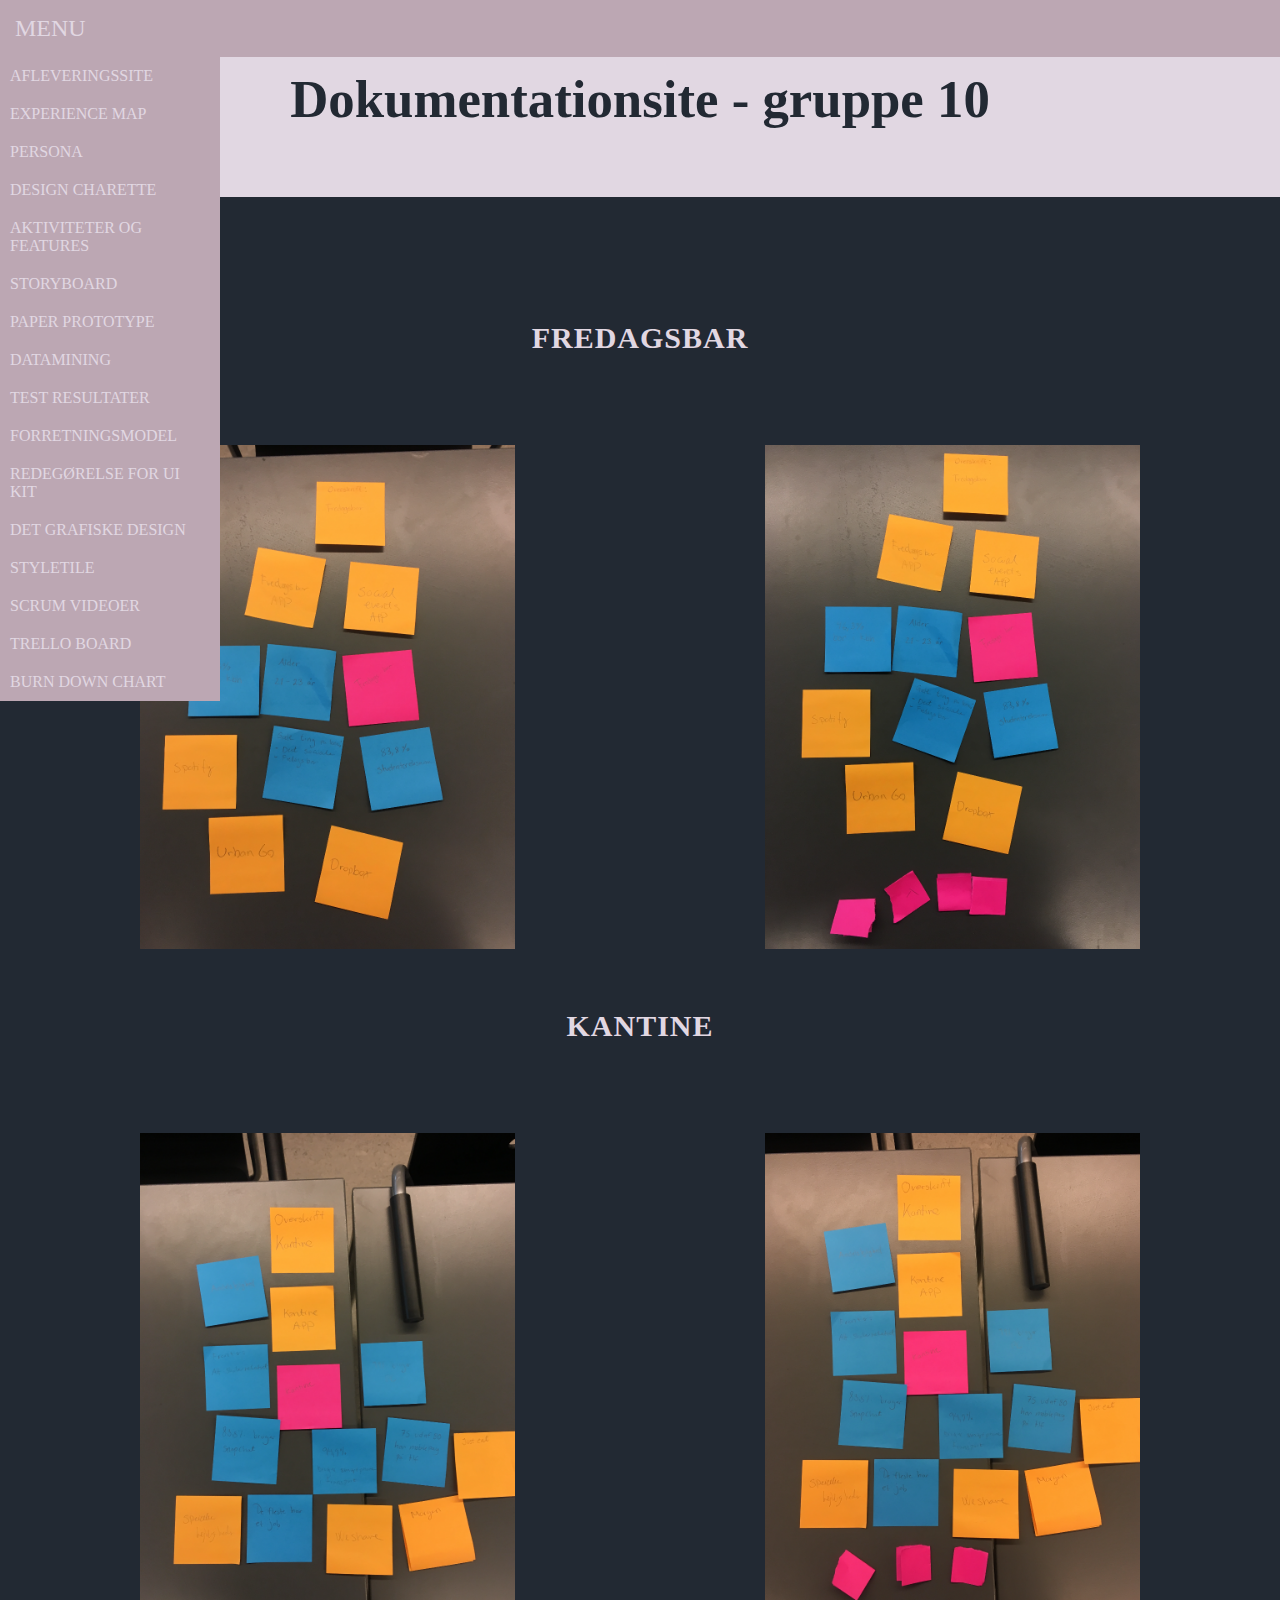
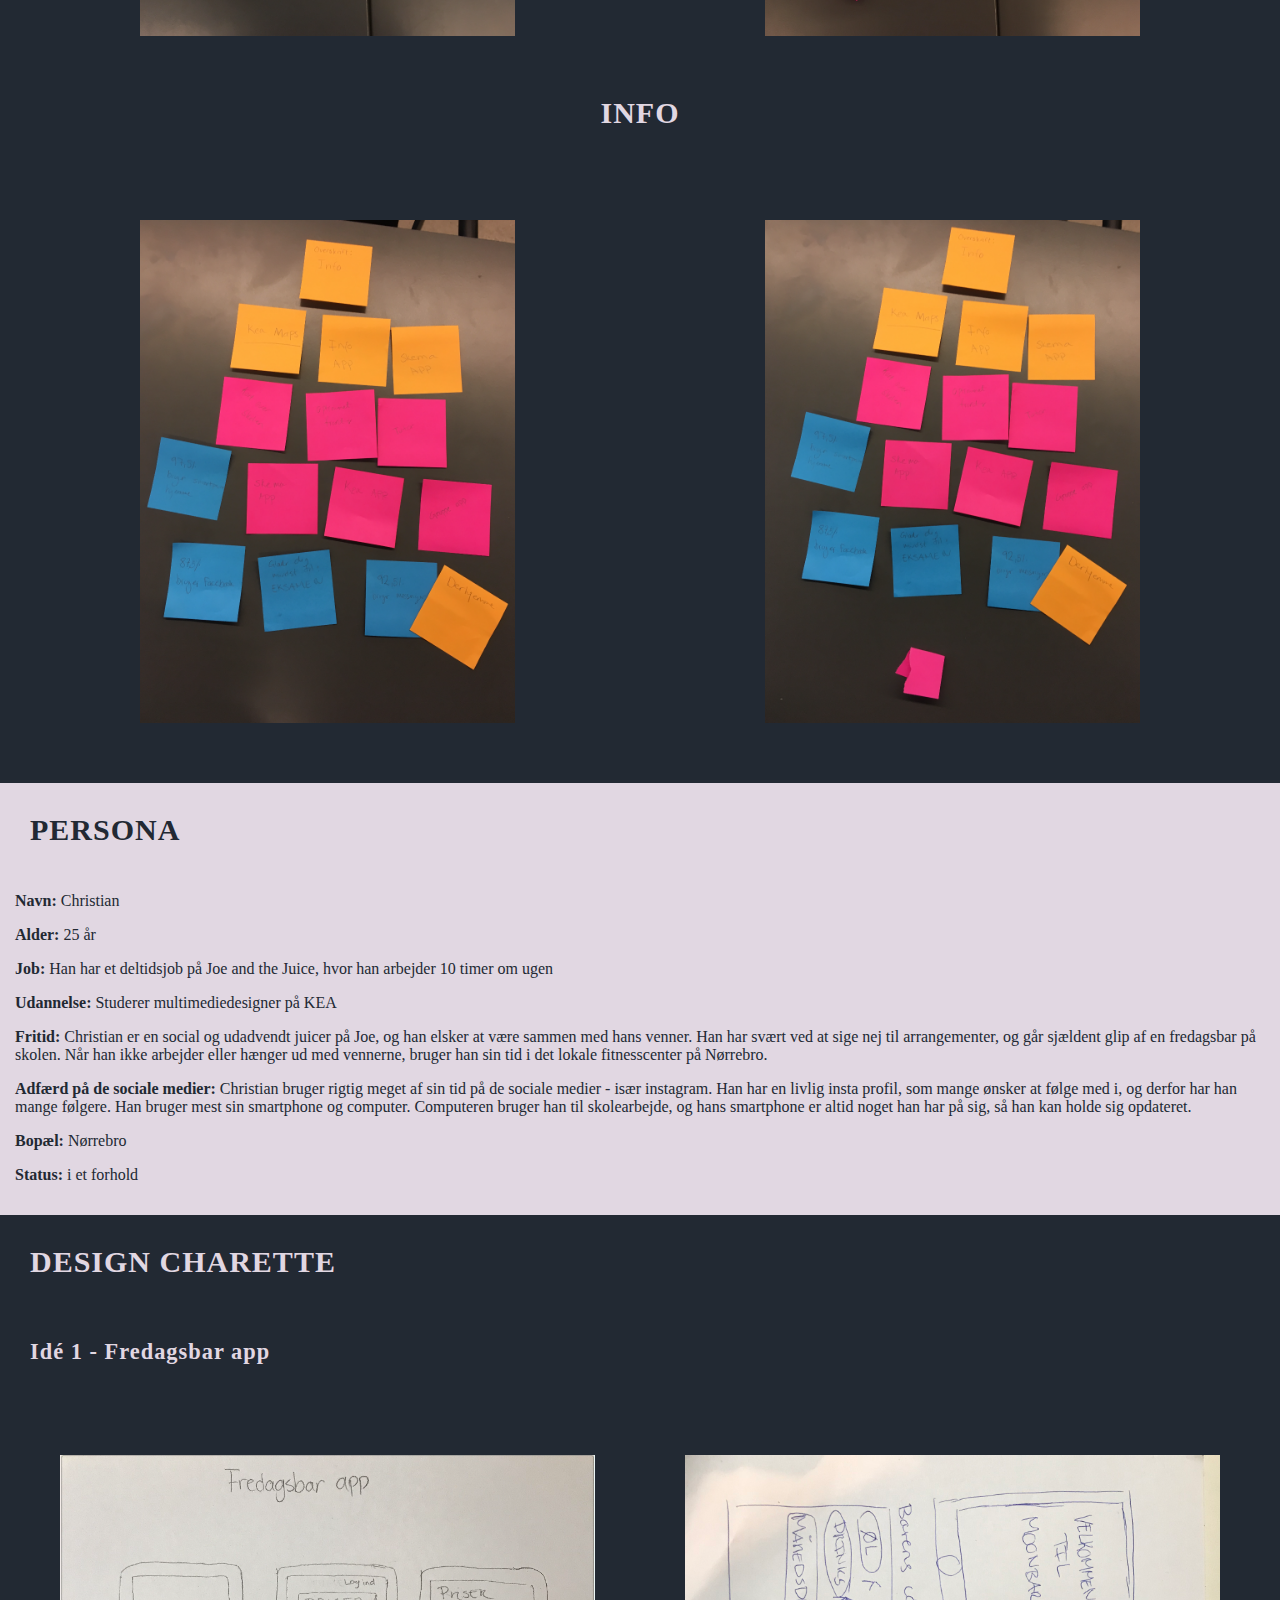
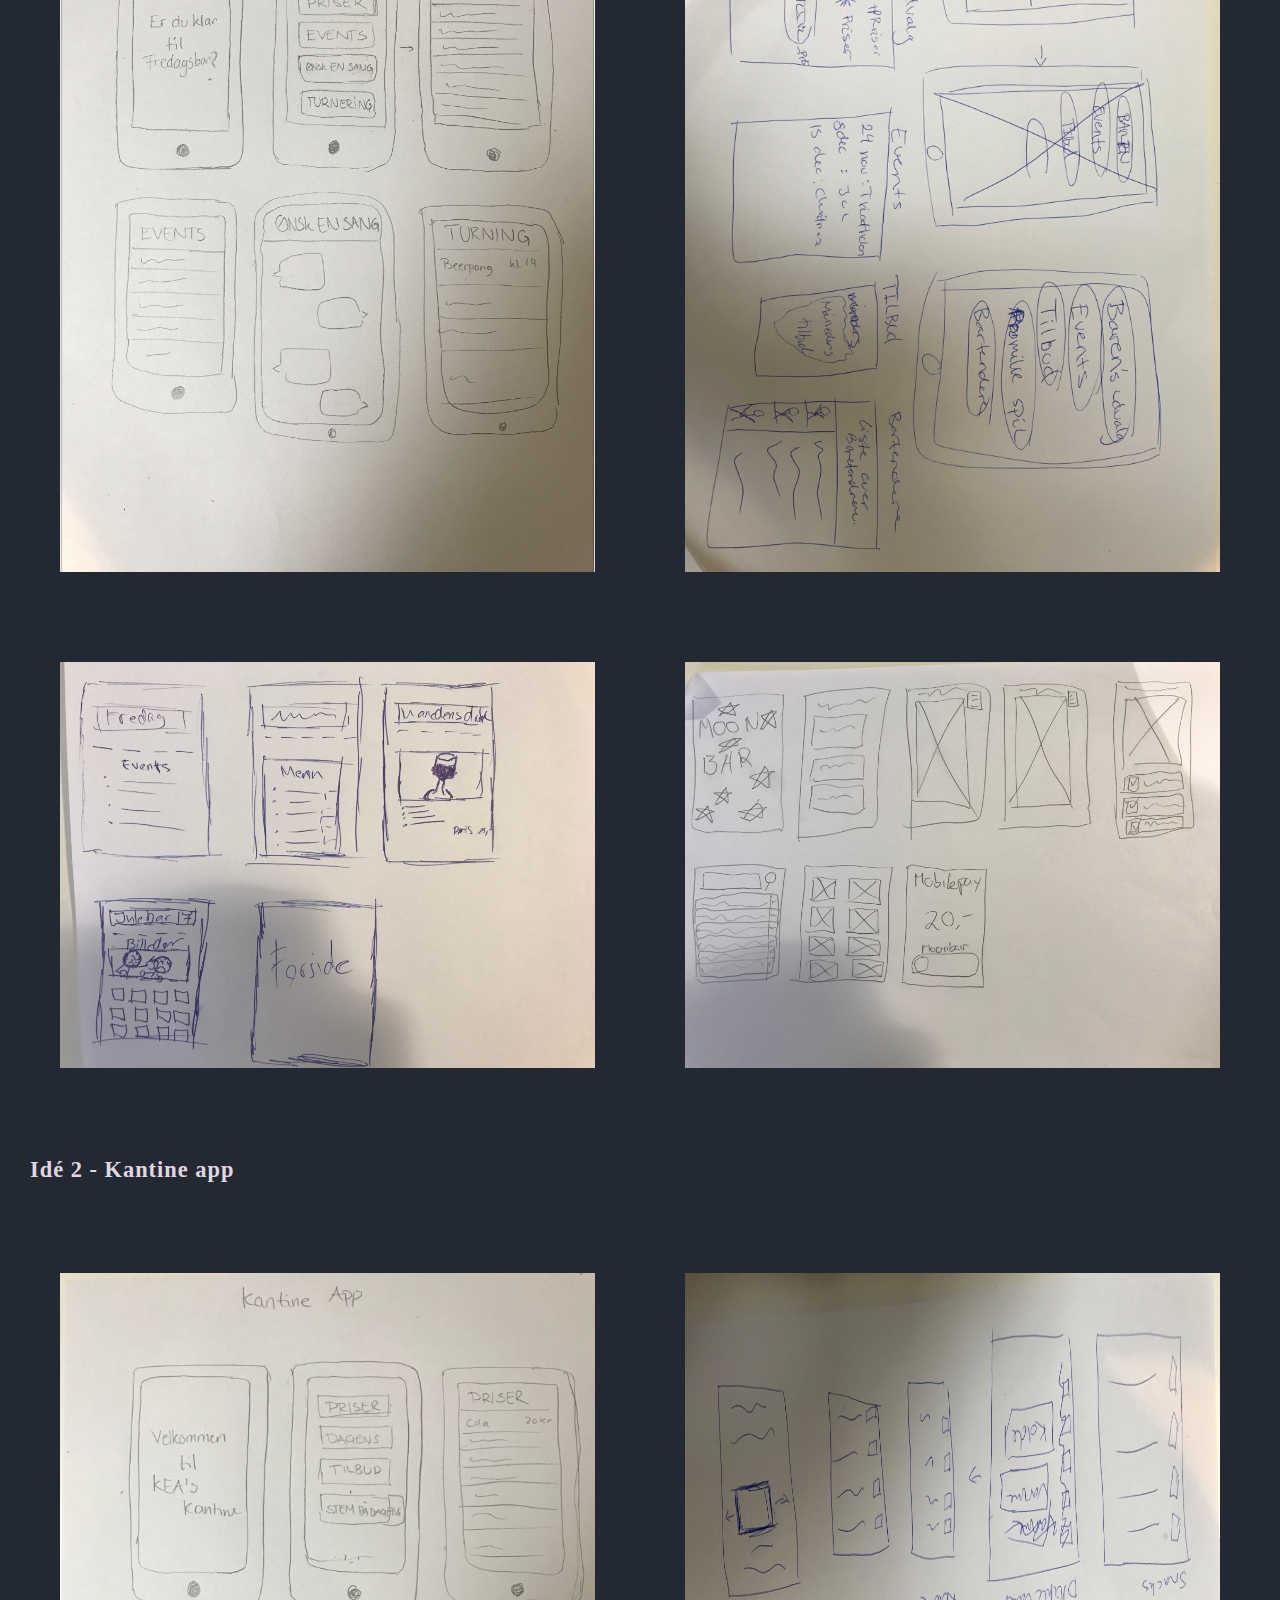
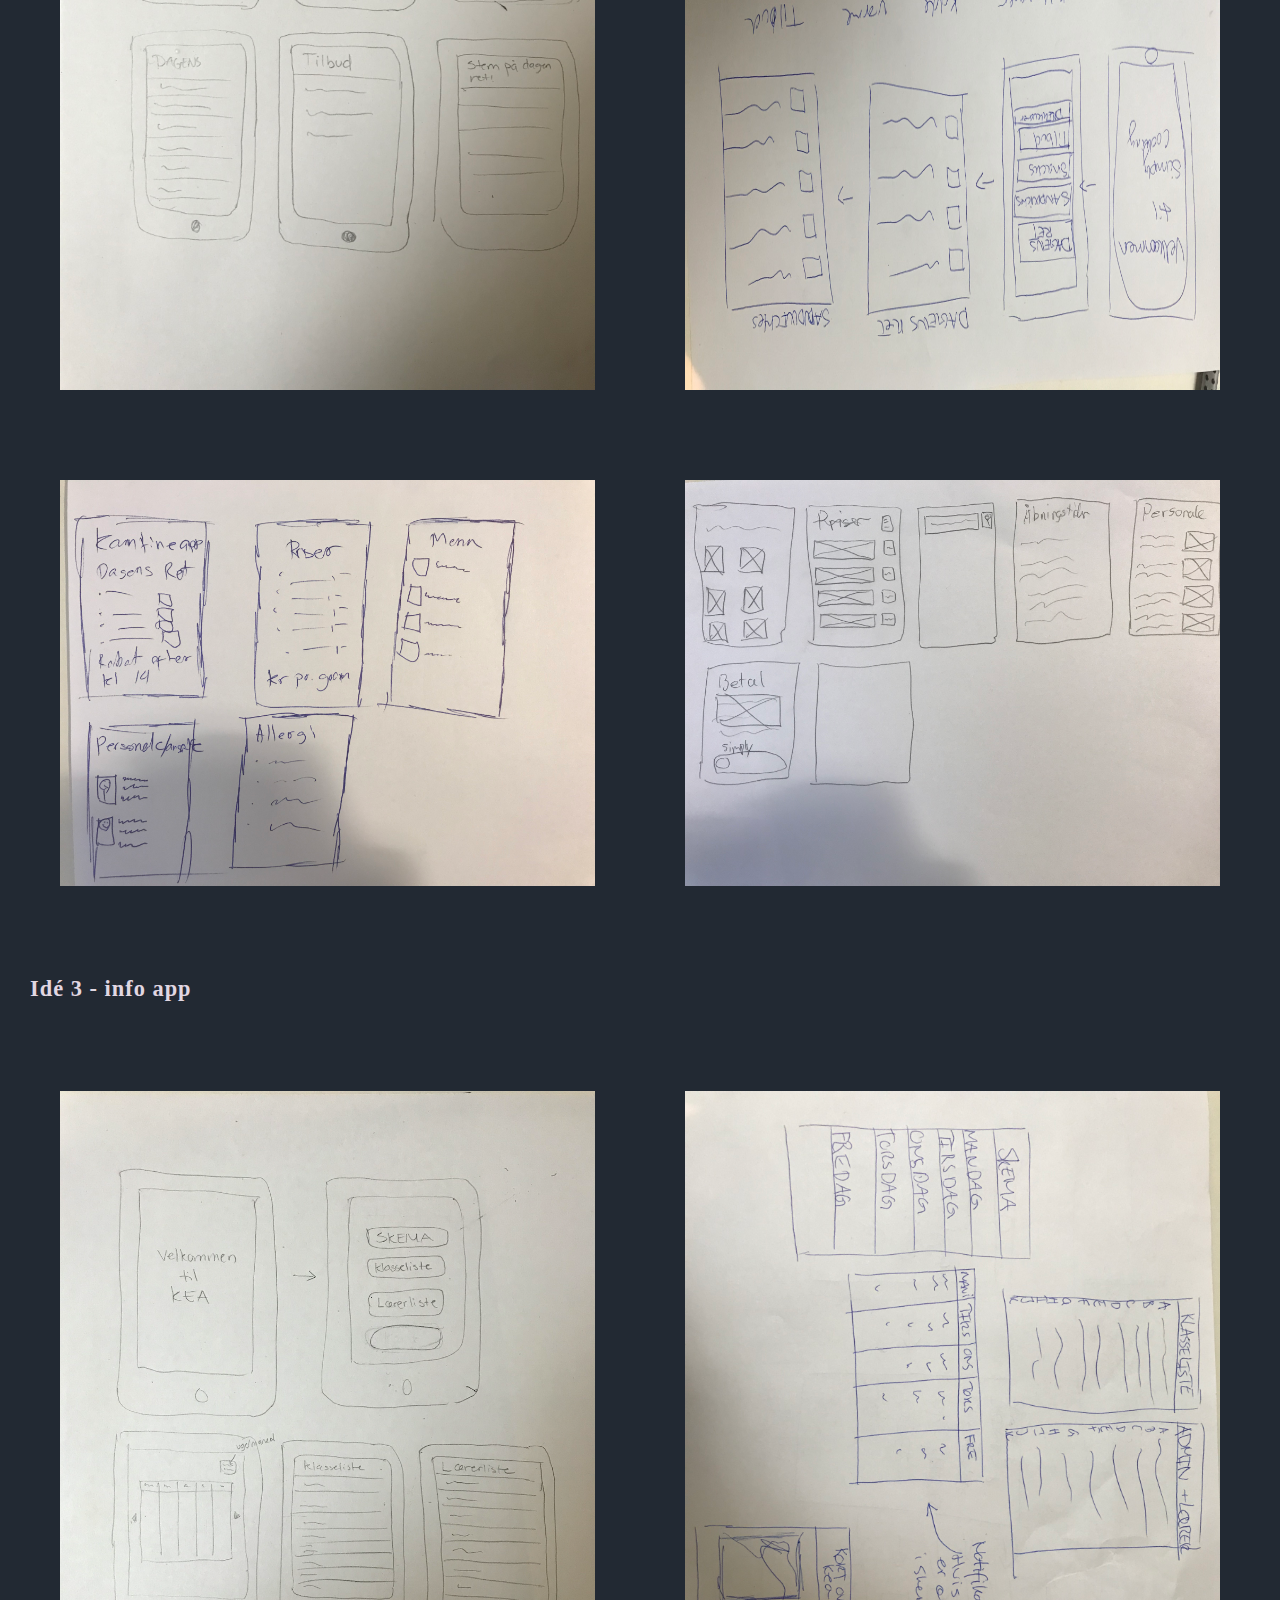
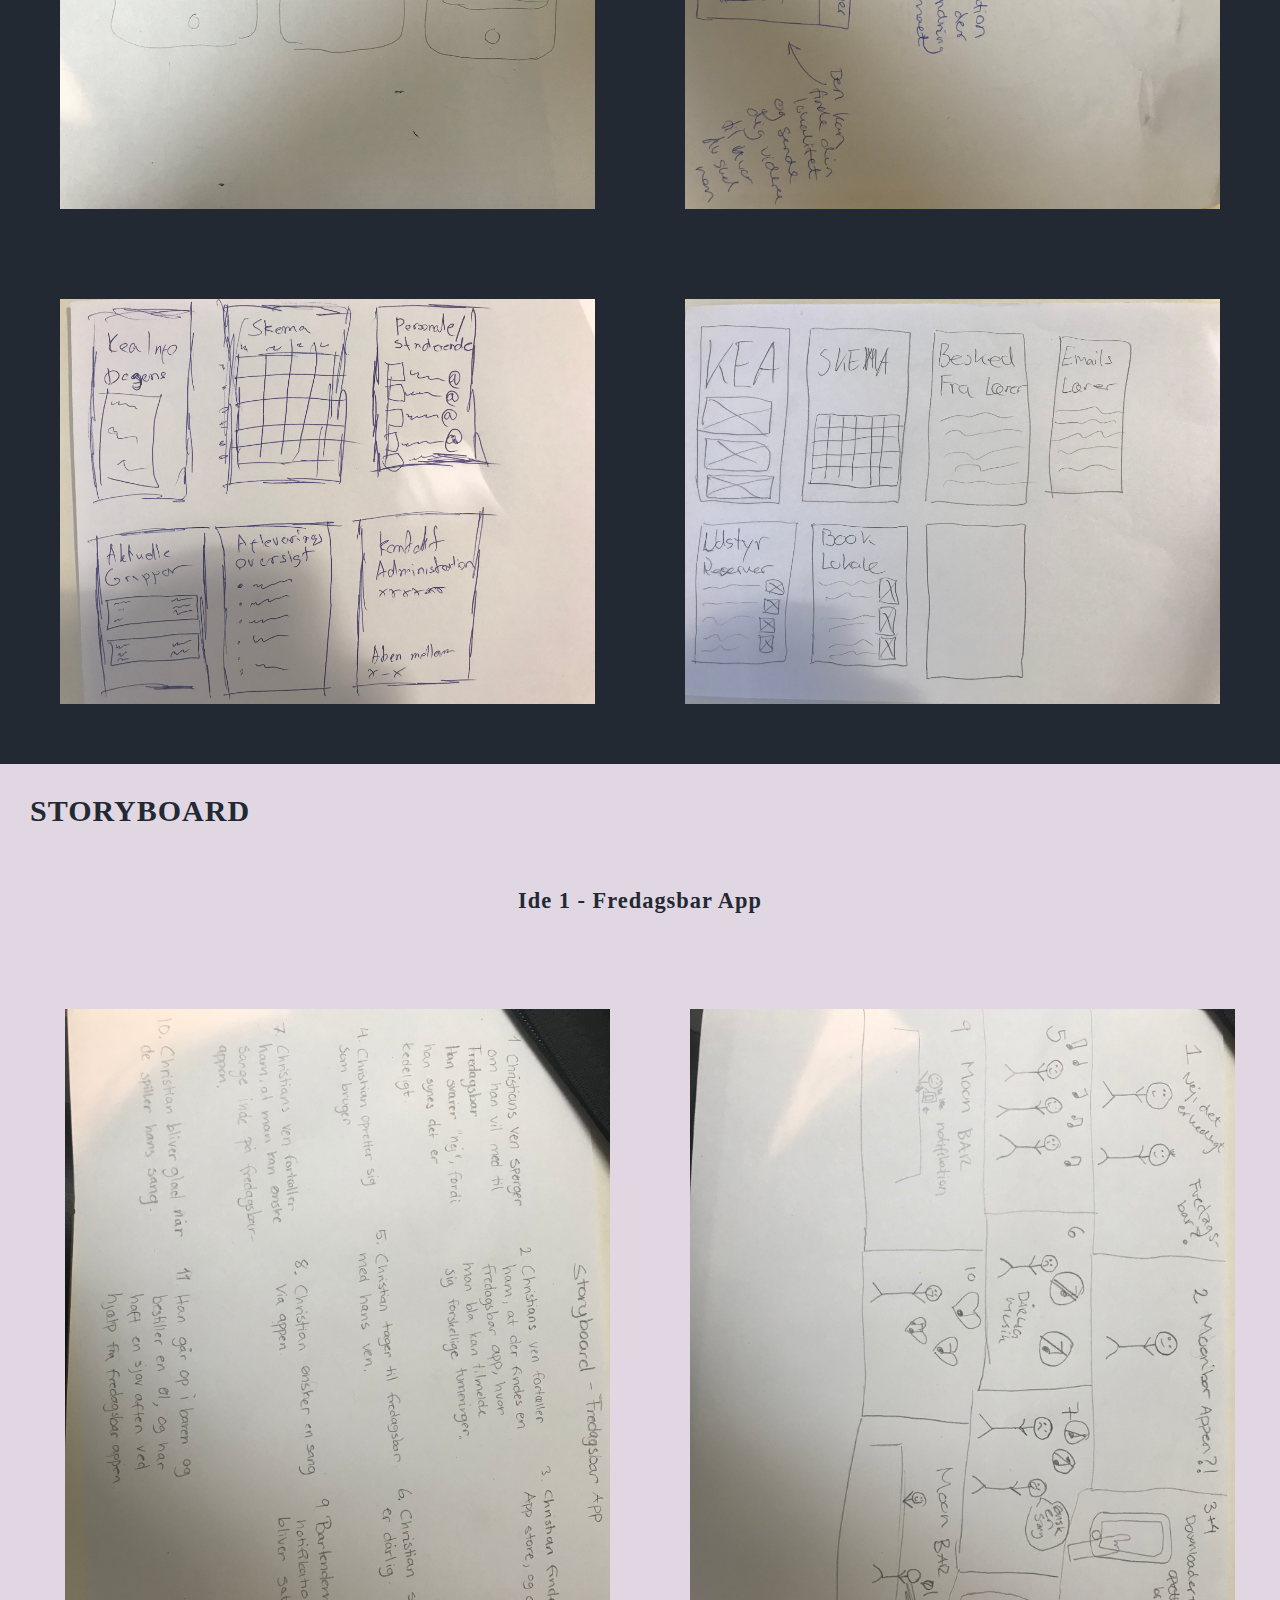
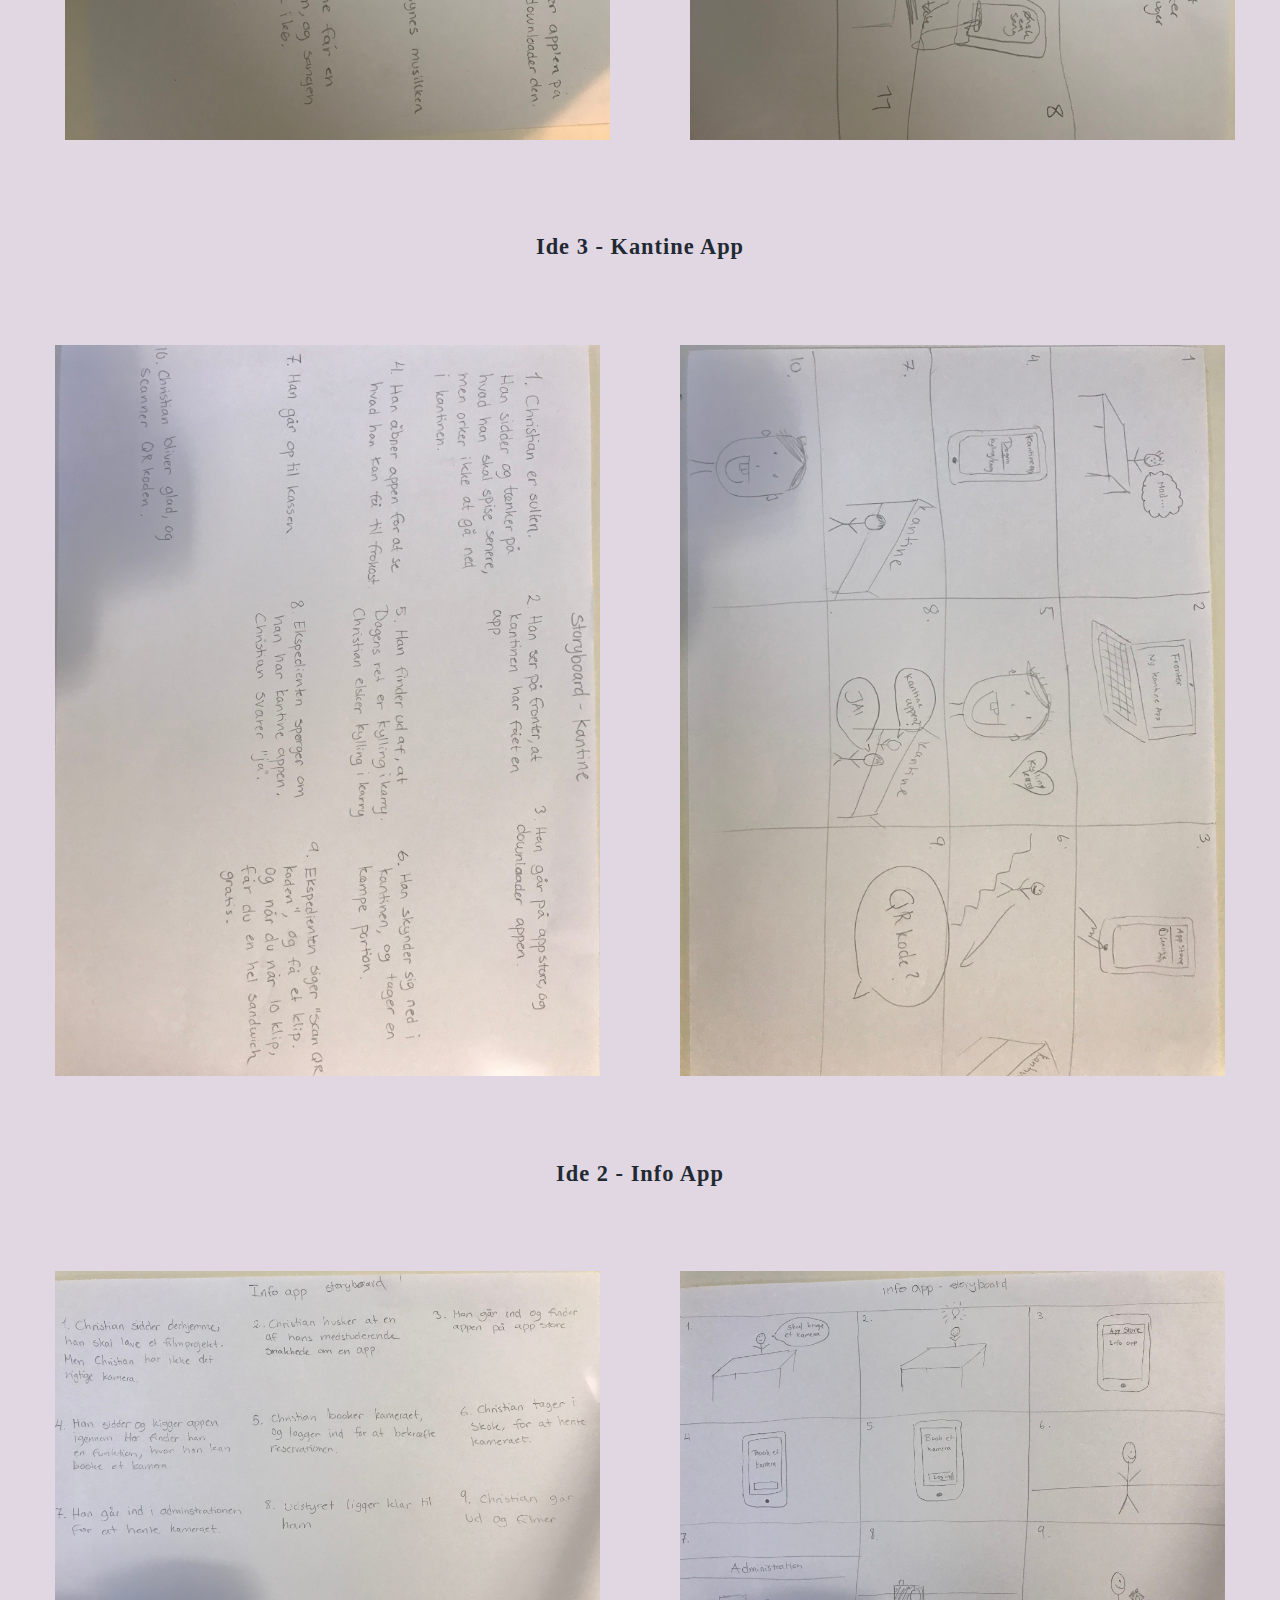
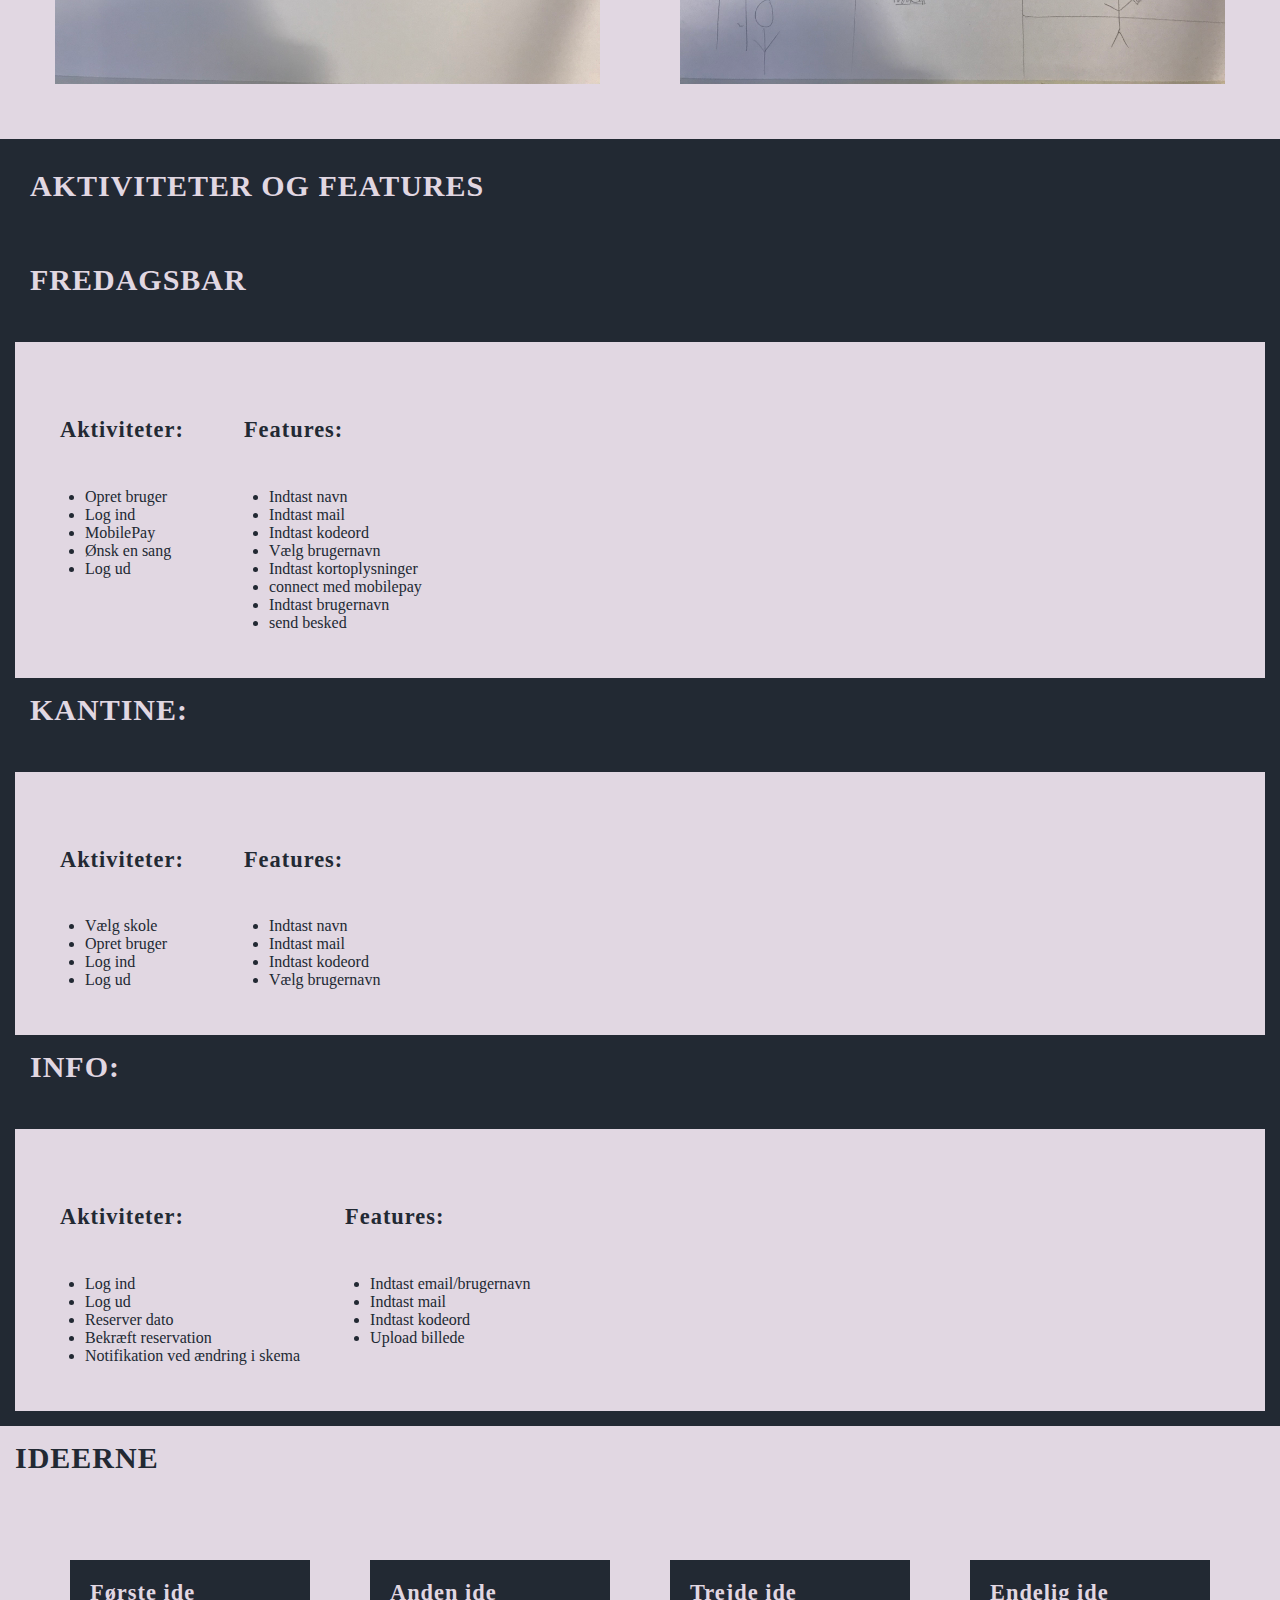
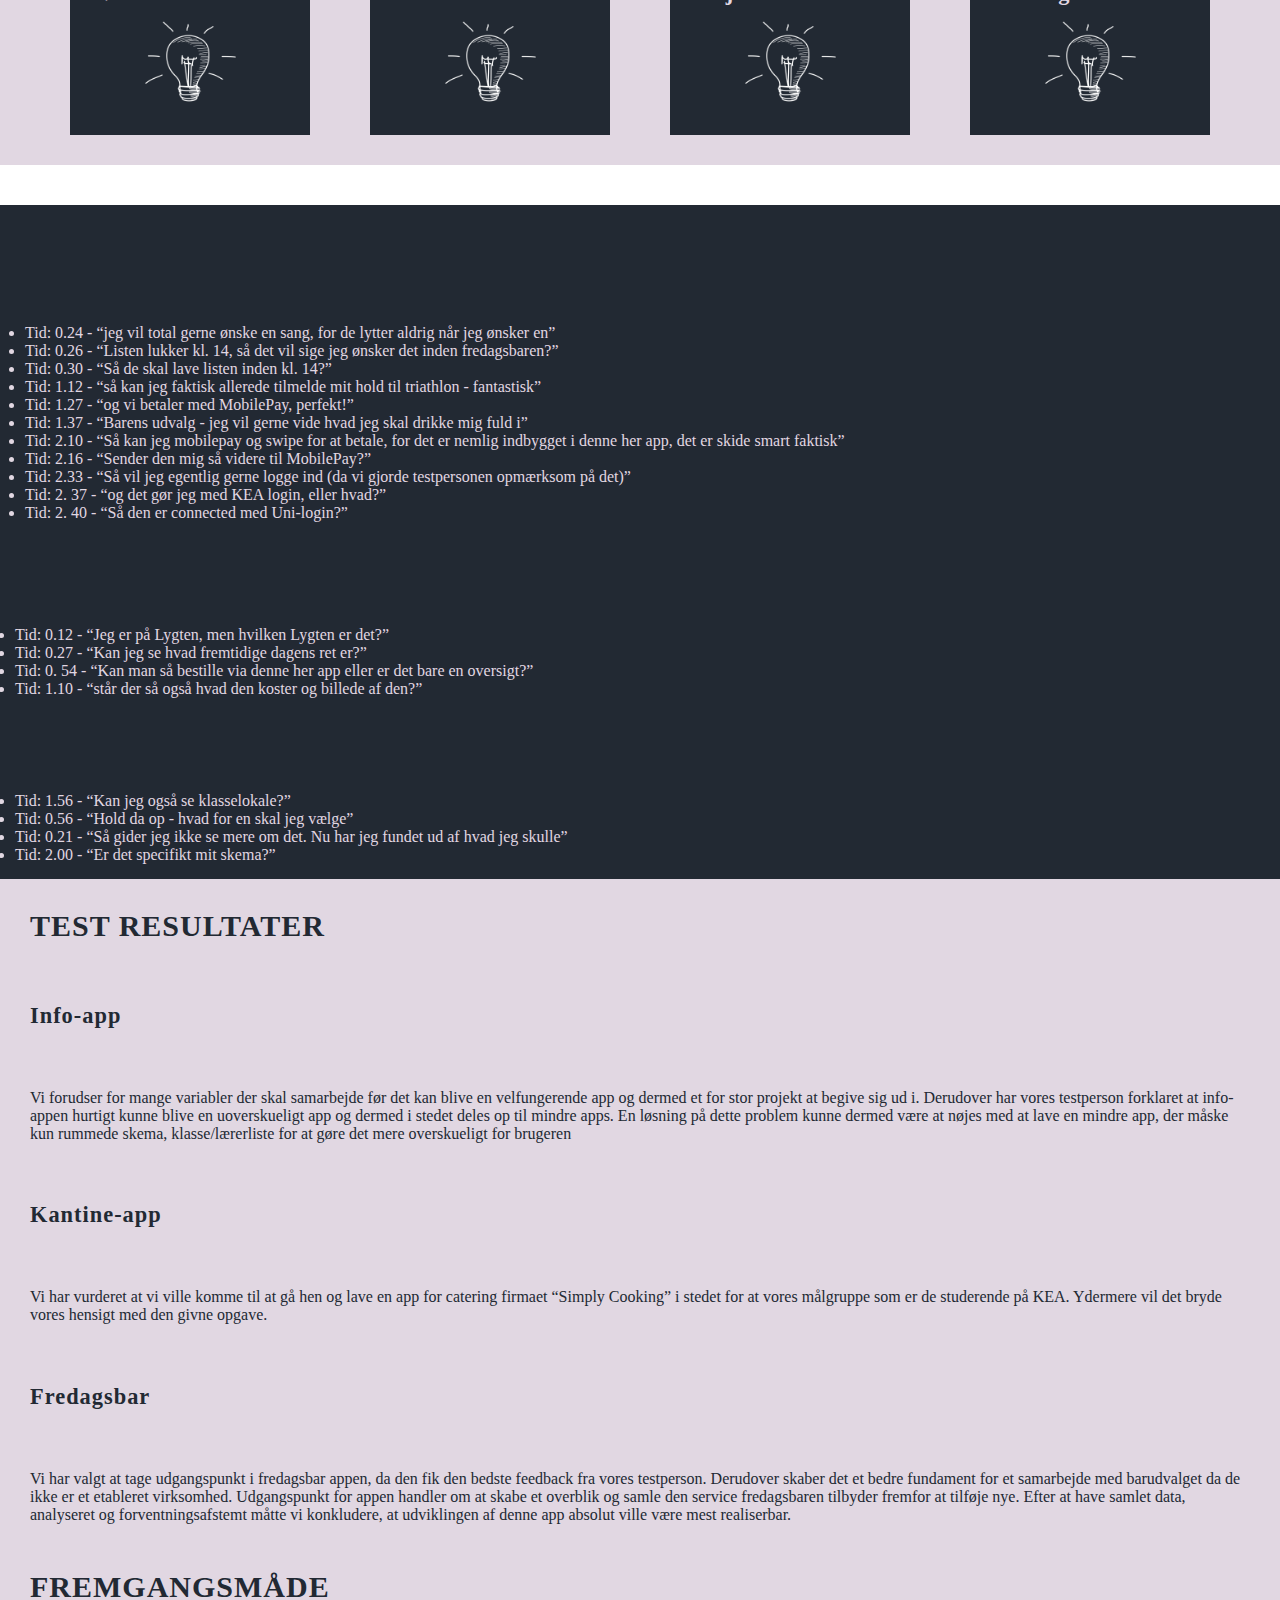
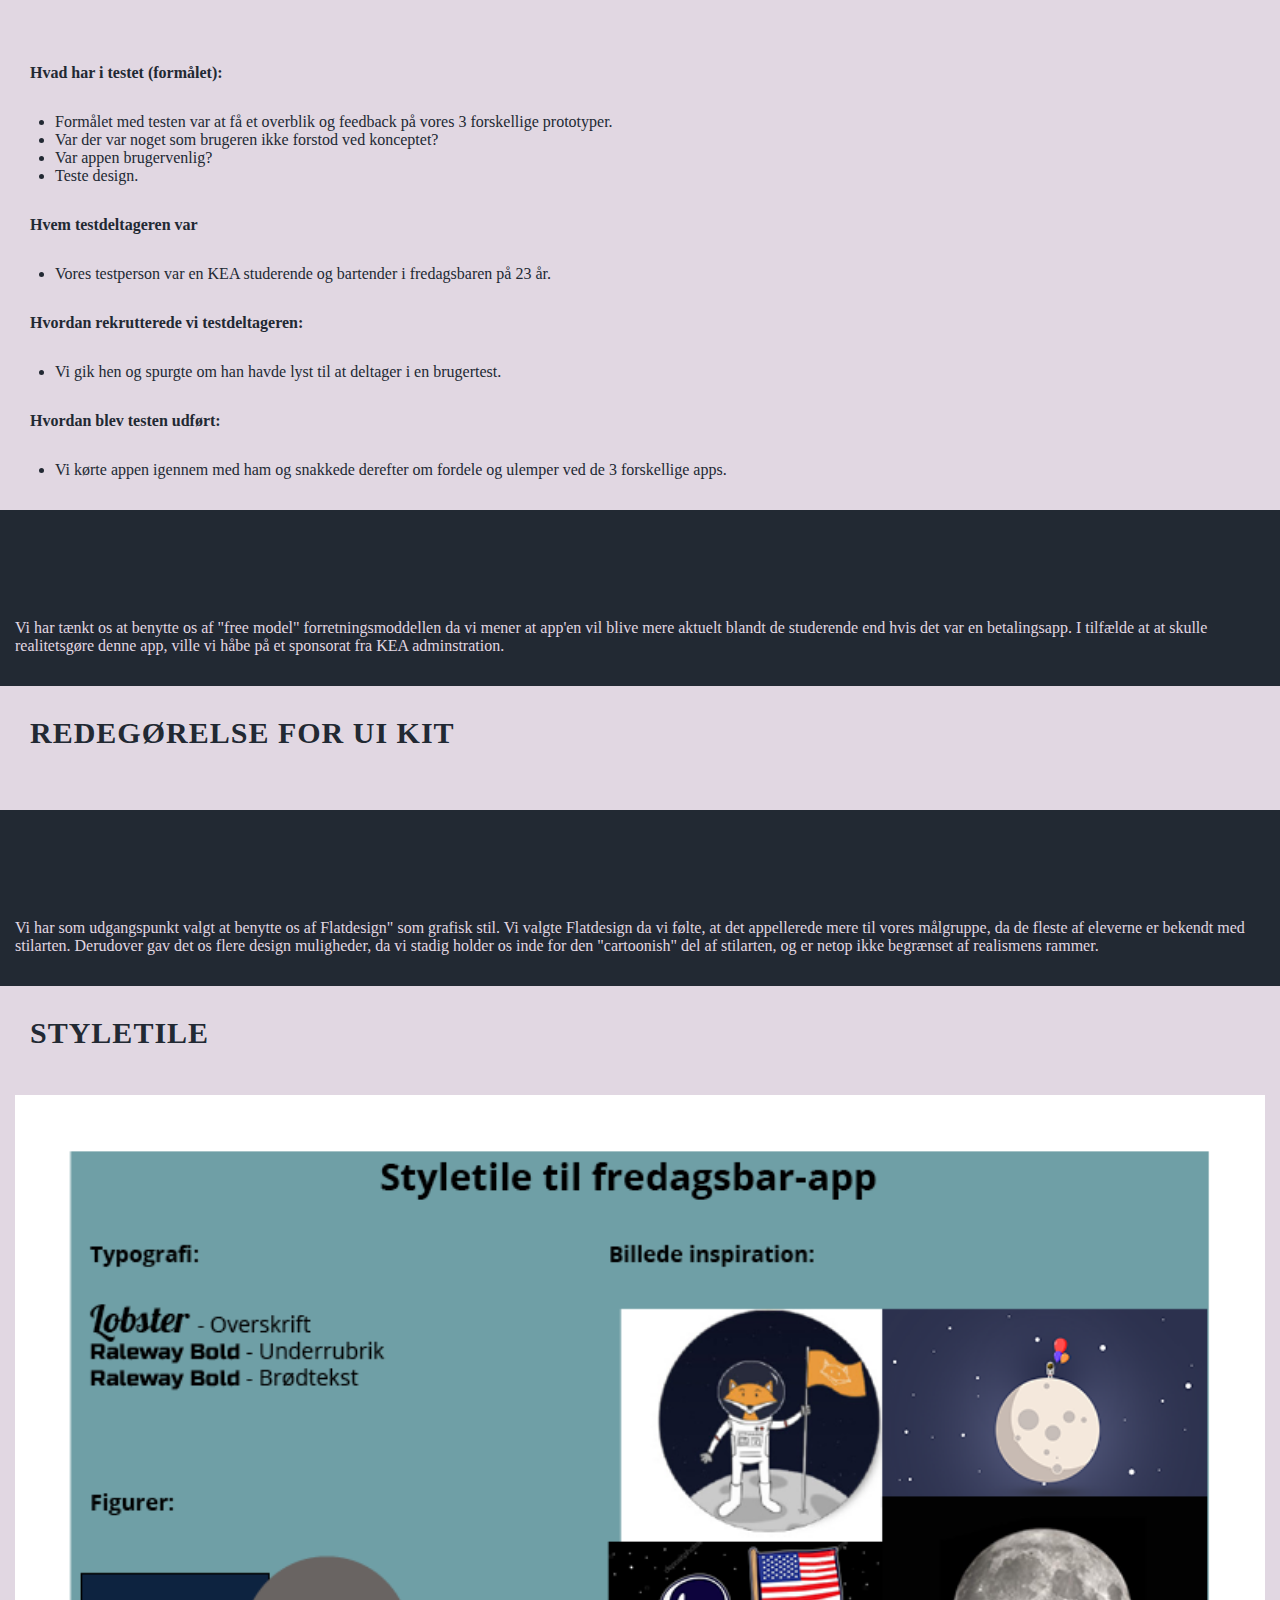
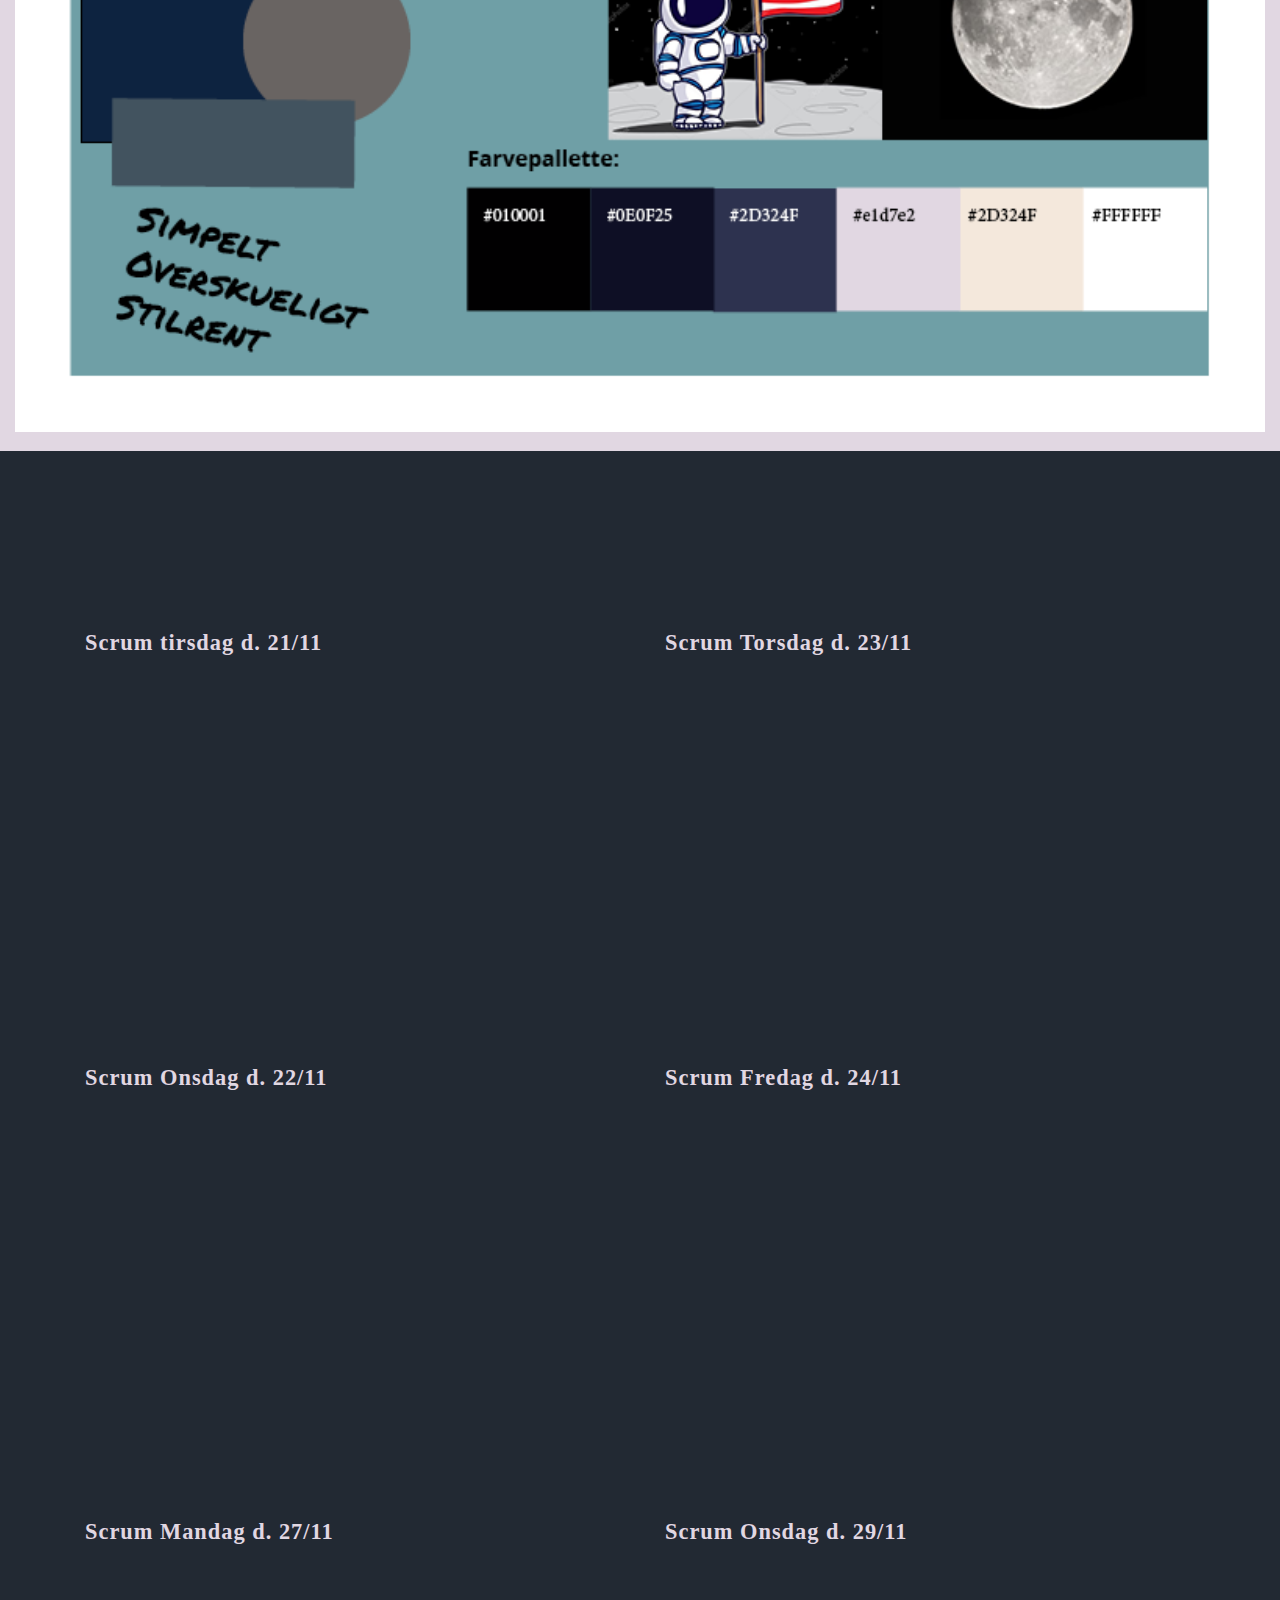
==== commit c7629aaf: "f" ====
--- a/index.html
+++ b/index.html
@@ -4,7 +4,7 @@
 <head>
     <meta charset="utf-8">
     <meta name="viewport" content="width=device-width, initial-scale=1.0">
-    <title>Dokumentationsite</title>
+    <title>DOKUMENTATIONSSITE</title>
     <link rel="stylesheet" href="stylesheet.css">
 </head>
 
@@ -12,14 +12,13 @@
 <body>
     <header>
 
-        <div class="title">
-
-        </div>
+
 
         <div class="dropdown">
             <button class="dropbtn">MENU</button>
             <div class="dropdown-content">
-                <a href="#scrum"> SCRUM VIDEOER </a>
+                <a href="aflevering.html">AFLEVERINGSSITE</a>
+
 
                 <a href="#experience_map"> EXPERIENCE MAP</a>
                 <a href="#persona ">PERSONA </a>
@@ -36,6 +35,10 @@
                 <a href="#grafiskedesign">DET GRAFISKE DESIGN</a>
 
                 <a href="#styletile">STYLETILE</a>
+                <a href="#scrum"> SCRUM VIDEOER </a>
+
+                <a href="trello">TRELLO BOARD</a>
+                <a href="burn_dowm">BURN DOWN CHART</a>
 
 
             </div>
@@ -44,6 +47,8 @@
     <div id="overskrift">
         <h1>Dokumentationsite - gruppe 10</h1>
     </div>
+
+
     <section id="experience_map">
         <div id="map">
             <h2>Experience Map</h2>
@@ -547,8 +552,9 @@
 
 
         </div>
-
+<div class ="fremgang">
         <h3> Fremgangsmåde</h3>
+    </div>
         <div id="fremgangsmaade">
 
             <p> <b> Hvad har i testet (formålet):</b></p>
@@ -608,7 +614,6 @@
         <div id="uikit">
 
             <h3> Redegørelse for ui kit</h3>
-            <p> Vi har som udgangspunkt selv desginet vores UI Kit, så det passede bedst til vores stil. Vi har dog også benyttet os af andre UI Kits til facebook og mobilepay logoer, og et kit ved navn "Im fine thank you" til vores tilbage-knap.</p>
 
 
 
@@ -654,7 +659,111 @@
 
 
 
-
+    <section id="scrum">
+
+        <h3> Scrum videoer</h3>
+
+        <div id="scrumvideo">
+
+            <div class="nr1">
+                <h4> Scrum tirsdag d. 21/11
+                </h4>
+                <iframe width="560" height="315" src="https://www.youtube.com/embed/7x9W8N1gjGA" frameborder="0" allowfullscreen></iframe>
+
+
+
+
+
+                <h4> Scrum Onsdag d. 22/11
+
+                </h4>
+                <iframe width="560" height="315" src="https://www.youtube.com/embed/Is0YT-w2-N4" frameborder="0" allowfullscreen></iframe>
+
+            </div>
+
+
+
+            <div class="nr2">
+                <h4> Scrum Torsdag d. 23/11
+
+                </h4>
+                <iframe width="560" height="315" src="https://www.youtube.com/embed/qz100kJ8yEY" frameborder="0" allowfullscreen></iframe>
+
+
+
+
+
+
+                <h4> Scrum Fredag d. 24/11
+
+                </h4>
+                <iframe width="560" height="315" src="https://www.youtube.com/embed/d3_A4eBvHyA" frameborder="0" allowfullscreen></iframe>
+
+            </div>
+
+
+
+            <div class="nr3">
+                <h4> Scrum Mandag d. 27/11
+
+                </h4>
+                <iframe width="560" height="315" src="https://www.youtube.com/embed/YQv8QfD8bn4" frameborder="0" allowfullscreen></iframe>
+
+
+
+
+
+
+
+                <h4> Scrum Tirsdag d. 28/11
+
+                </h4>
+                <iframe width="560" height="315" src="https://www.youtube.com/embed/GCojGFB9954" frameborder="0" allowfullscreen></iframe>
+
+
+
+            </div>
+
+
+            <div class="nr4">
+                <h4> Scrum Onsdag d. 29/11
+
+                </h4>
+                <iframe width="560" height="315" src="https://www.youtube.com/embed/MEL09LWoI9c" frameborder="0" allowfullscreen></iframe>
+
+
+
+            </div>
+
+
+
+
+
+        </div>
+
+
+
+
+    </section>
+
+
+    <div id="trello">
+        <h3>Link til trello board</h3>
+
+        <a href="https://trello.com/b/VHPTq4zD/gruppe-10-ux-øvelsescase" target="_blank">                 <img src="img/trello.png" alt="ide">
+
+            </a>
+    </div>
+
+    <div id="burn_down">
+        <a href="img/burndown_chart.png" target="_blank">
+            <h3>Link til Burn Down Chart</h3>
+
+            <img src="img/burndown_chart.png" alt="ide">
+
+        </a>
+
+    </div>
 
 
 </body>
--- a/stylesheet.css
+++ b/stylesheet.css
@@ -62,7 +62,7 @@
 }
 
 nav li a:hover {
-    background-color: #222933;
+    background-color: #bca7b3;
     color: #e1d7e2;
 }
 
@@ -73,7 +73,7 @@
 
 .dropbtn {
     background-color: #bca7b3;
-    color: #222933;
+    color: #e1d7e2;
     padding: 15px;
     width: 113px;
     border: none;
@@ -115,7 +115,7 @@
 }
 
 .dropdown-content a {
-    color: #222933;
+    color: #e1d7e2;
     padding: 10px;
     width: 200px;
     display: block;
@@ -305,6 +305,8 @@
 
 #persona p {
     text-align: left;
+    color: #222933;
+
 }
 
 
@@ -491,9 +493,6 @@
     flex-wrap: wrap;
     padding: 15px;
     color: #222933;
-
-
-
 }
 
 
@@ -562,6 +561,9 @@
 
 }
 
+#video h3 {
+    color: #222933;
+}
 
 #ideer h4 {
     color: #e1d7e2;
@@ -633,12 +635,18 @@
 }
 
 
+#resultaterne h3 {
+    color: #222933;
+}
+
 #resultater p,
 h2,
-h4 {
+h4,
+h3 {
     text-align: left;
     color: #222933;
-    padding: 10px;
+    padding: 15px;
+
 
 
 }
@@ -699,6 +707,49 @@
 }
 
 
+
+
+/*********** Trello *******************/
+
+#trello h3 {
+    font-family: "Flama Condensed Bold";
+    text-transform: uppercase;
+    font-size: 30px;
+    letter-spacing: 1px;
+    color: #222933;
+    text-align: center;
+}
+
+#trello {
+    text-align: center;
+    color: #222933;
+    background-color: #e1d7e2;
+}
+
+#trello img {
+    width: 20%;
+}
+
+
+#burn_down {
+    background-color: #222933;
+    text-align: center;
+}
+
+
+#burn_down h3 {
+    color: #e1d7e2;
+    text-align: center;
+
+}
+
+#burn_down img {
+    width: 20%;
+}
+
+
+
+
 /*********** SCRUM *******************/
 
 #scrumvideo {
@@ -744,6 +795,7 @@
 
 #produkt {
     background-color: #222933;
+
 }
 
 
@@ -761,6 +813,12 @@
 
 #linkapp {
     text-align: center;
+    color: #e1d7e2
+}
+
+#linkapp h3 {
+    text-align: center;
+    color: #e1d7e2
 }
 
 
@@ -771,10 +829,12 @@
 
 #introduktion h3 {
     text-align: center;
+    color: #e1d7e2
 }
 
 #introduktion p {
     text-align: justify;
+    color: #e1d7e2
 }
 
 
@@ -784,14 +844,14 @@
 }
 
 #pitch h3:hover {
-    background-color: #887789;
+    background-color: #bca7b3;
 }
 
 
 #pitch {
     text-align: center;
-}
-
-h3,
-p {
     color: #e1d7e2
+}
+
+
+/**********FONT*********/
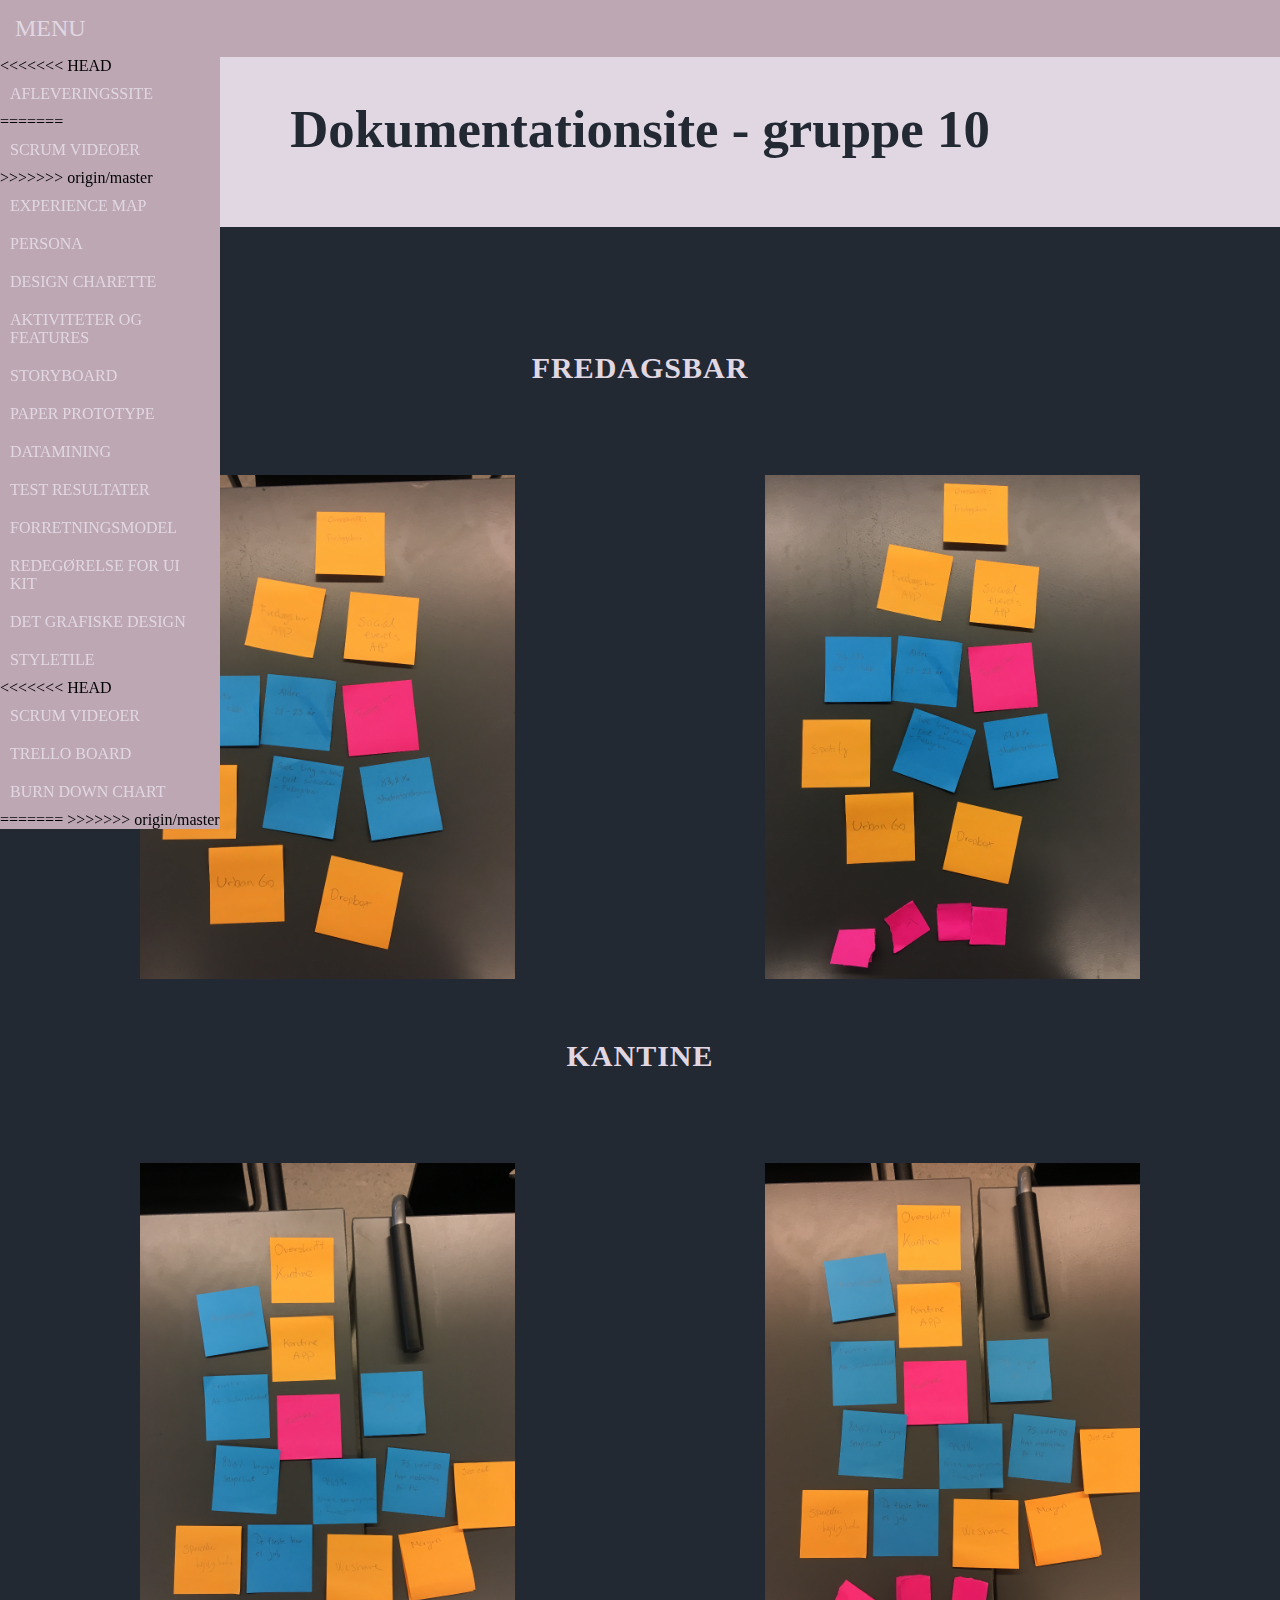
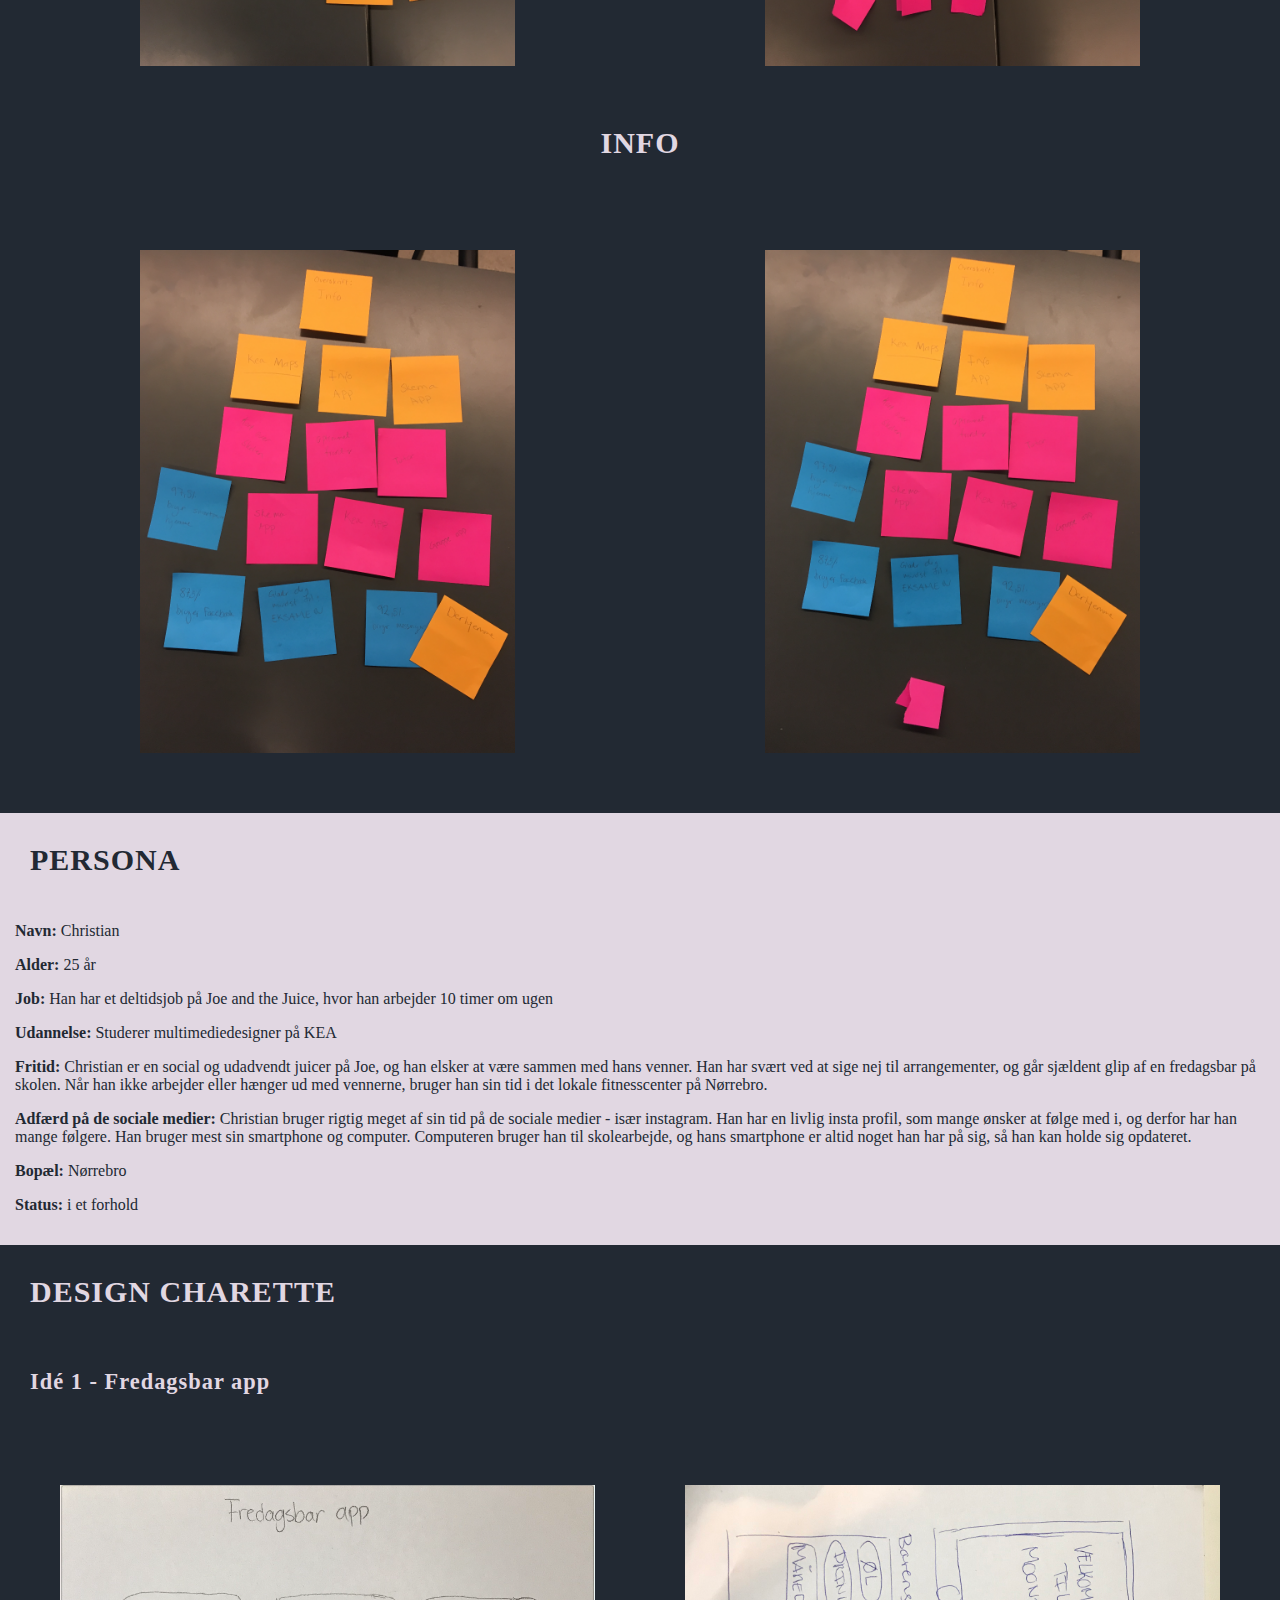
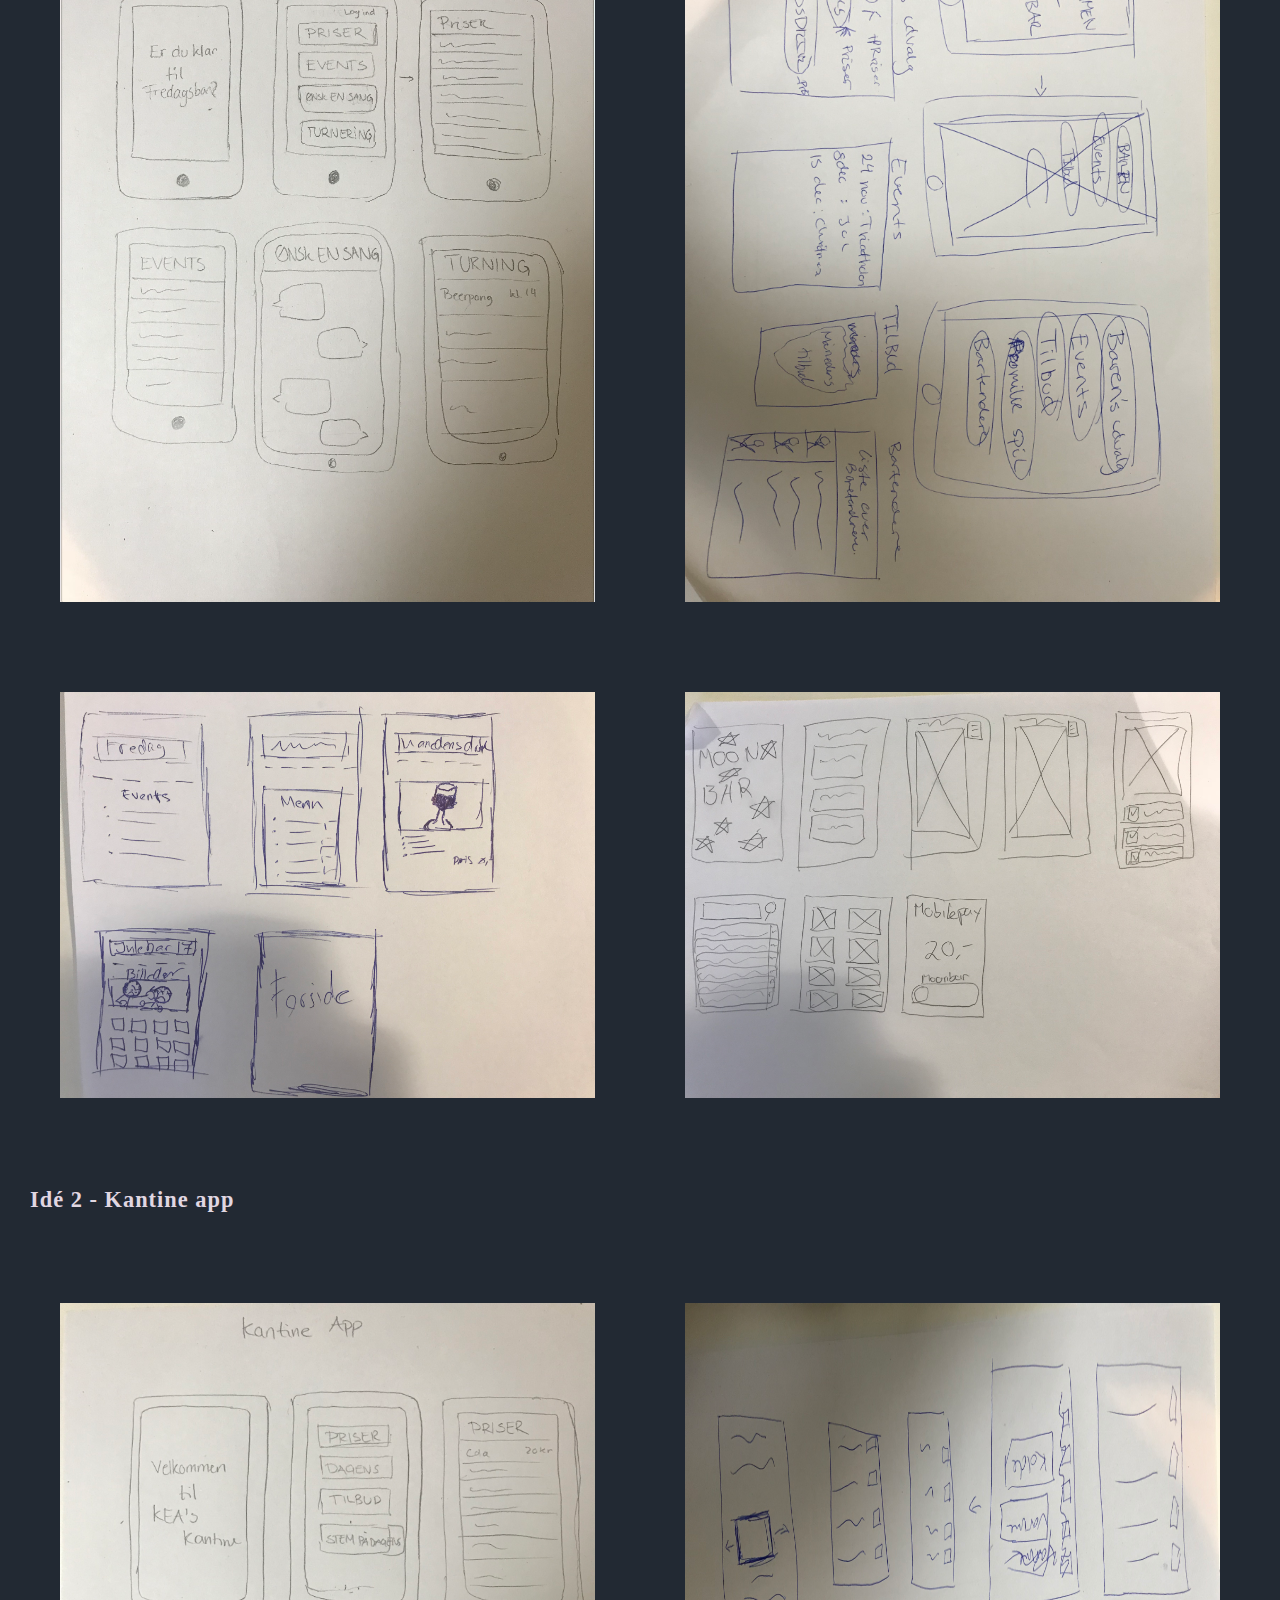
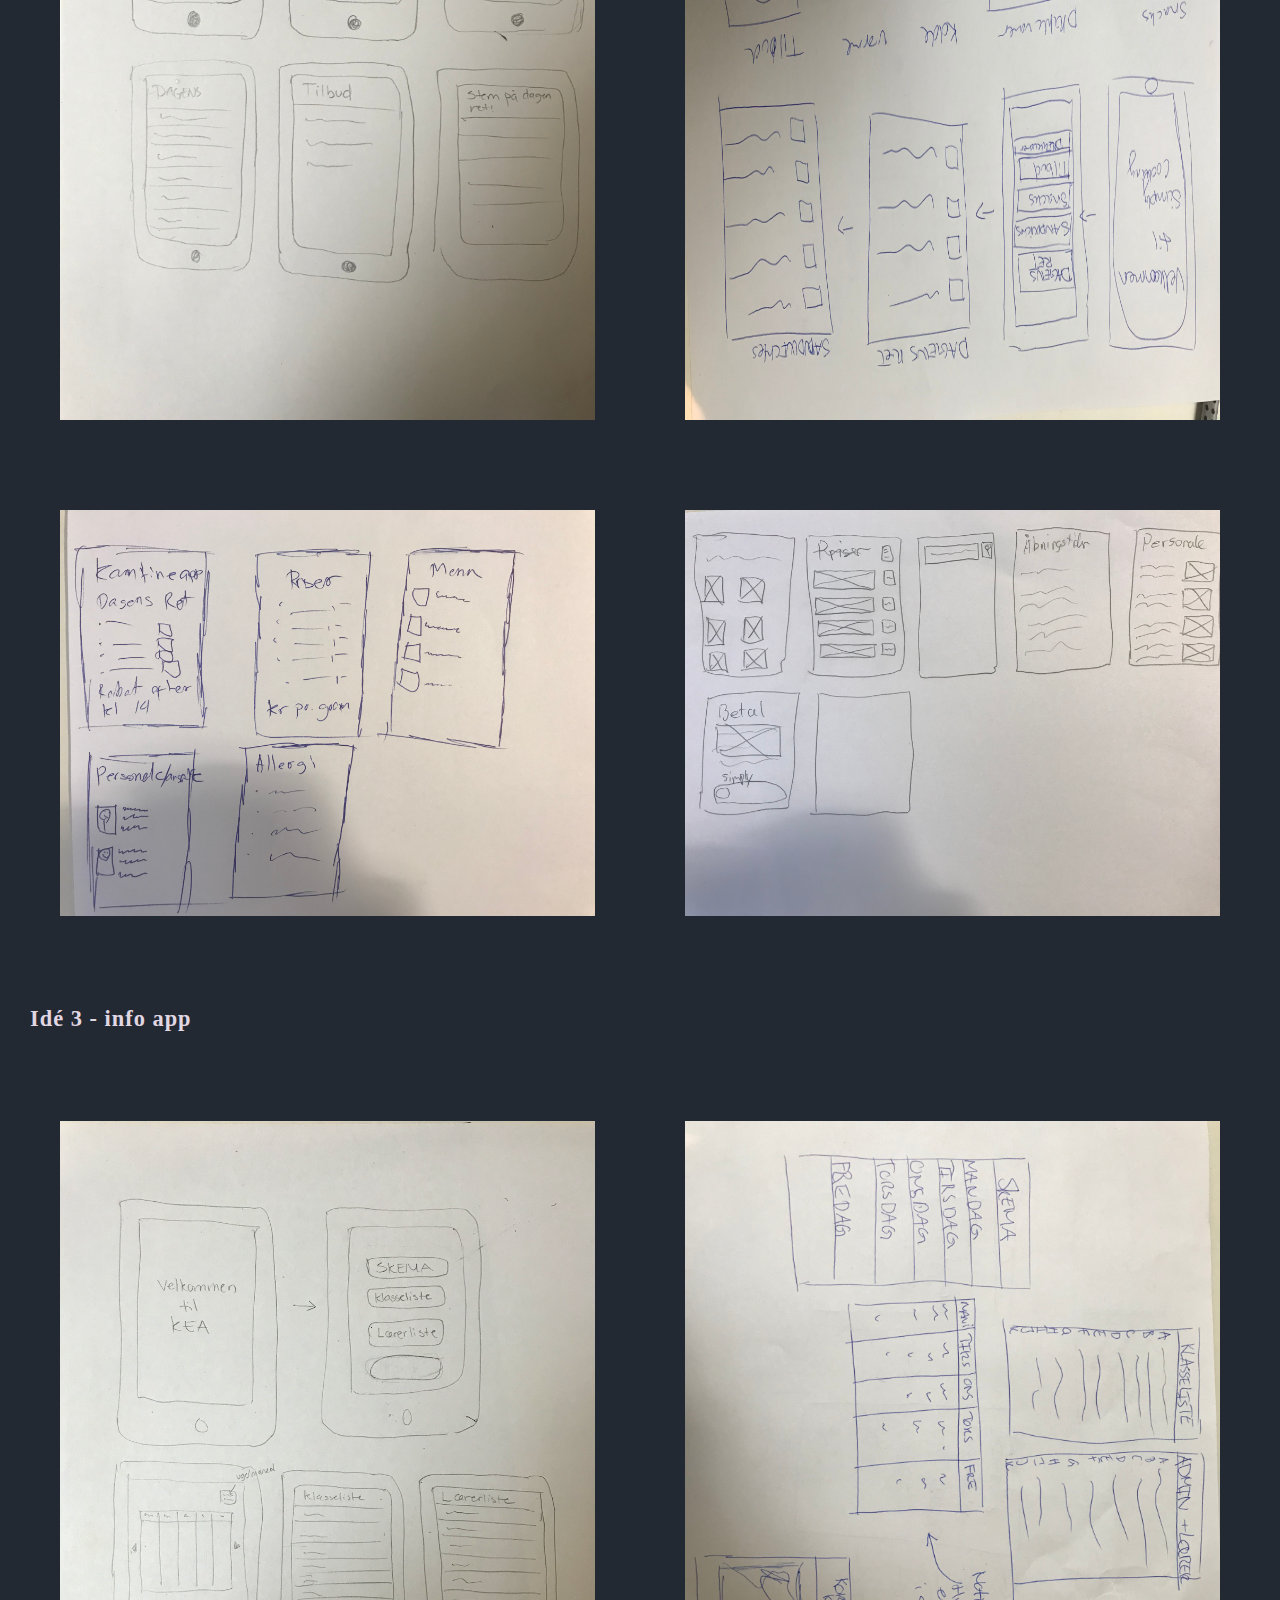
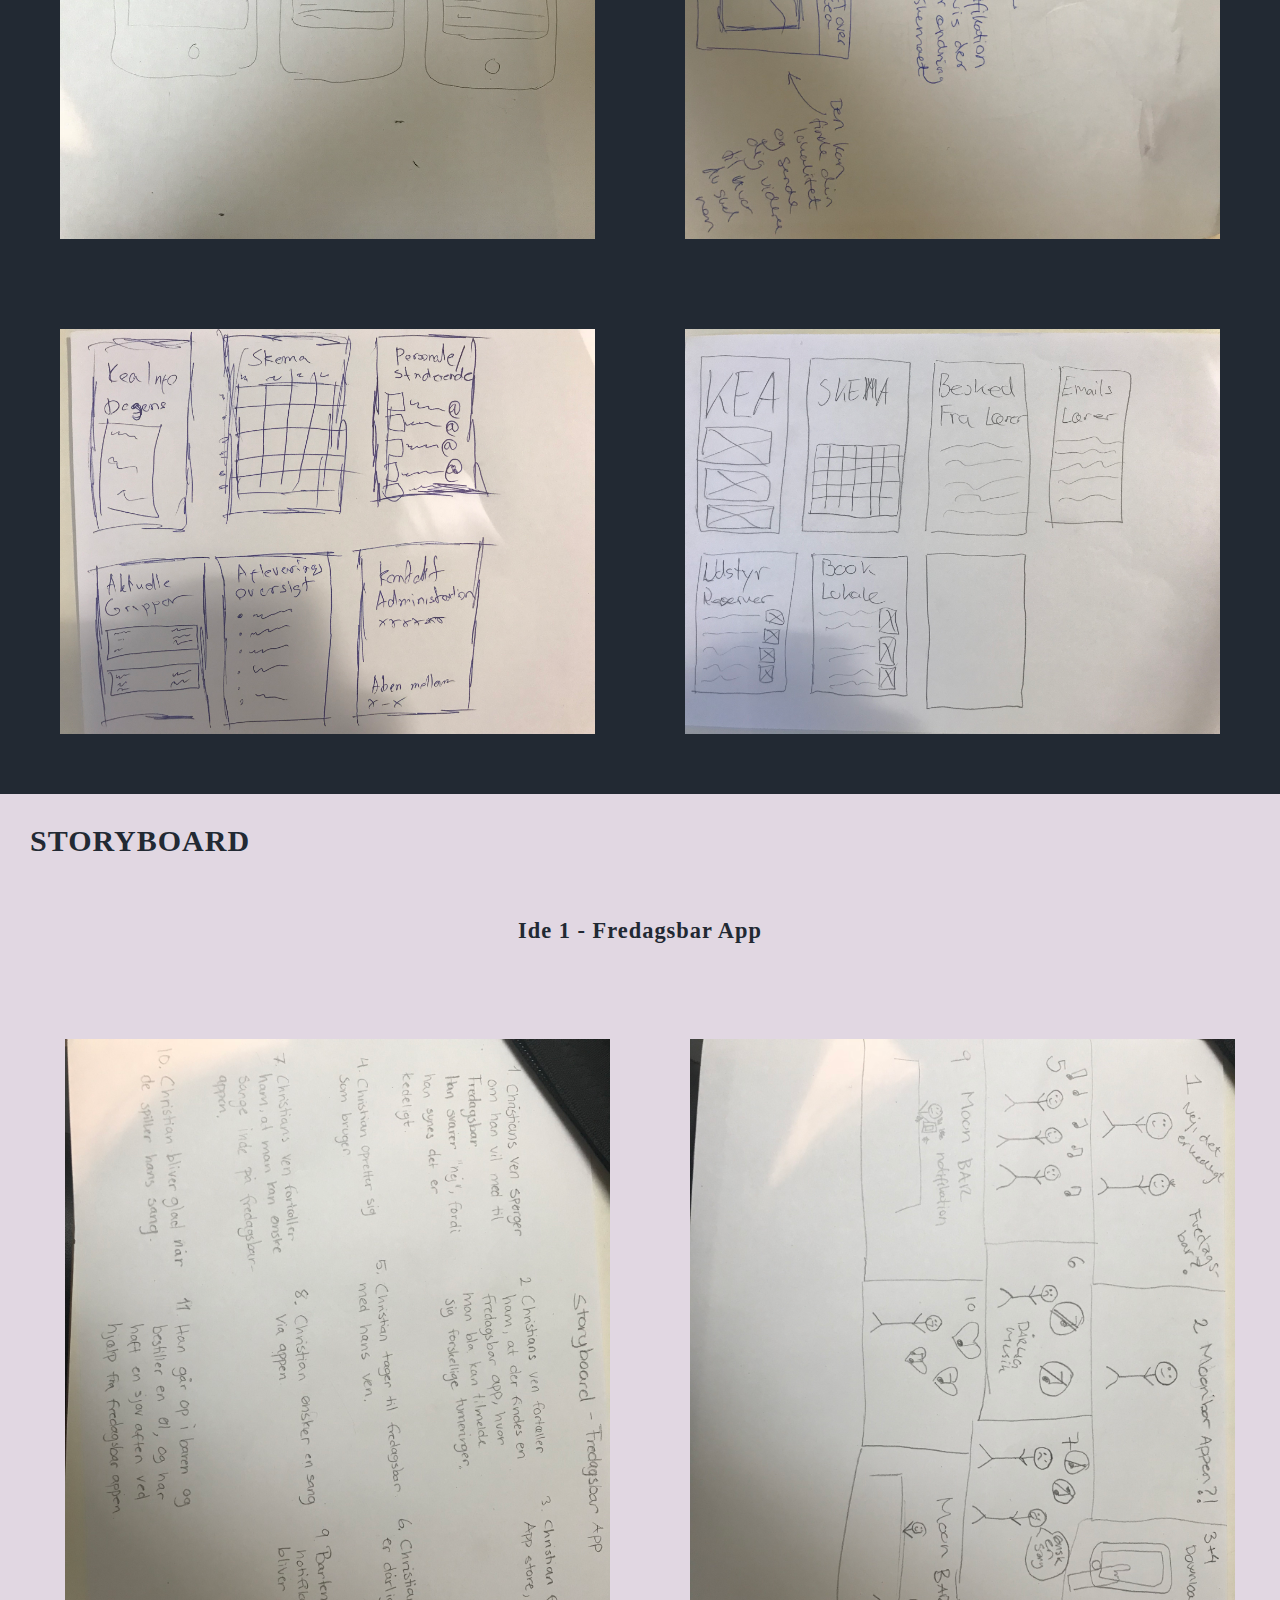
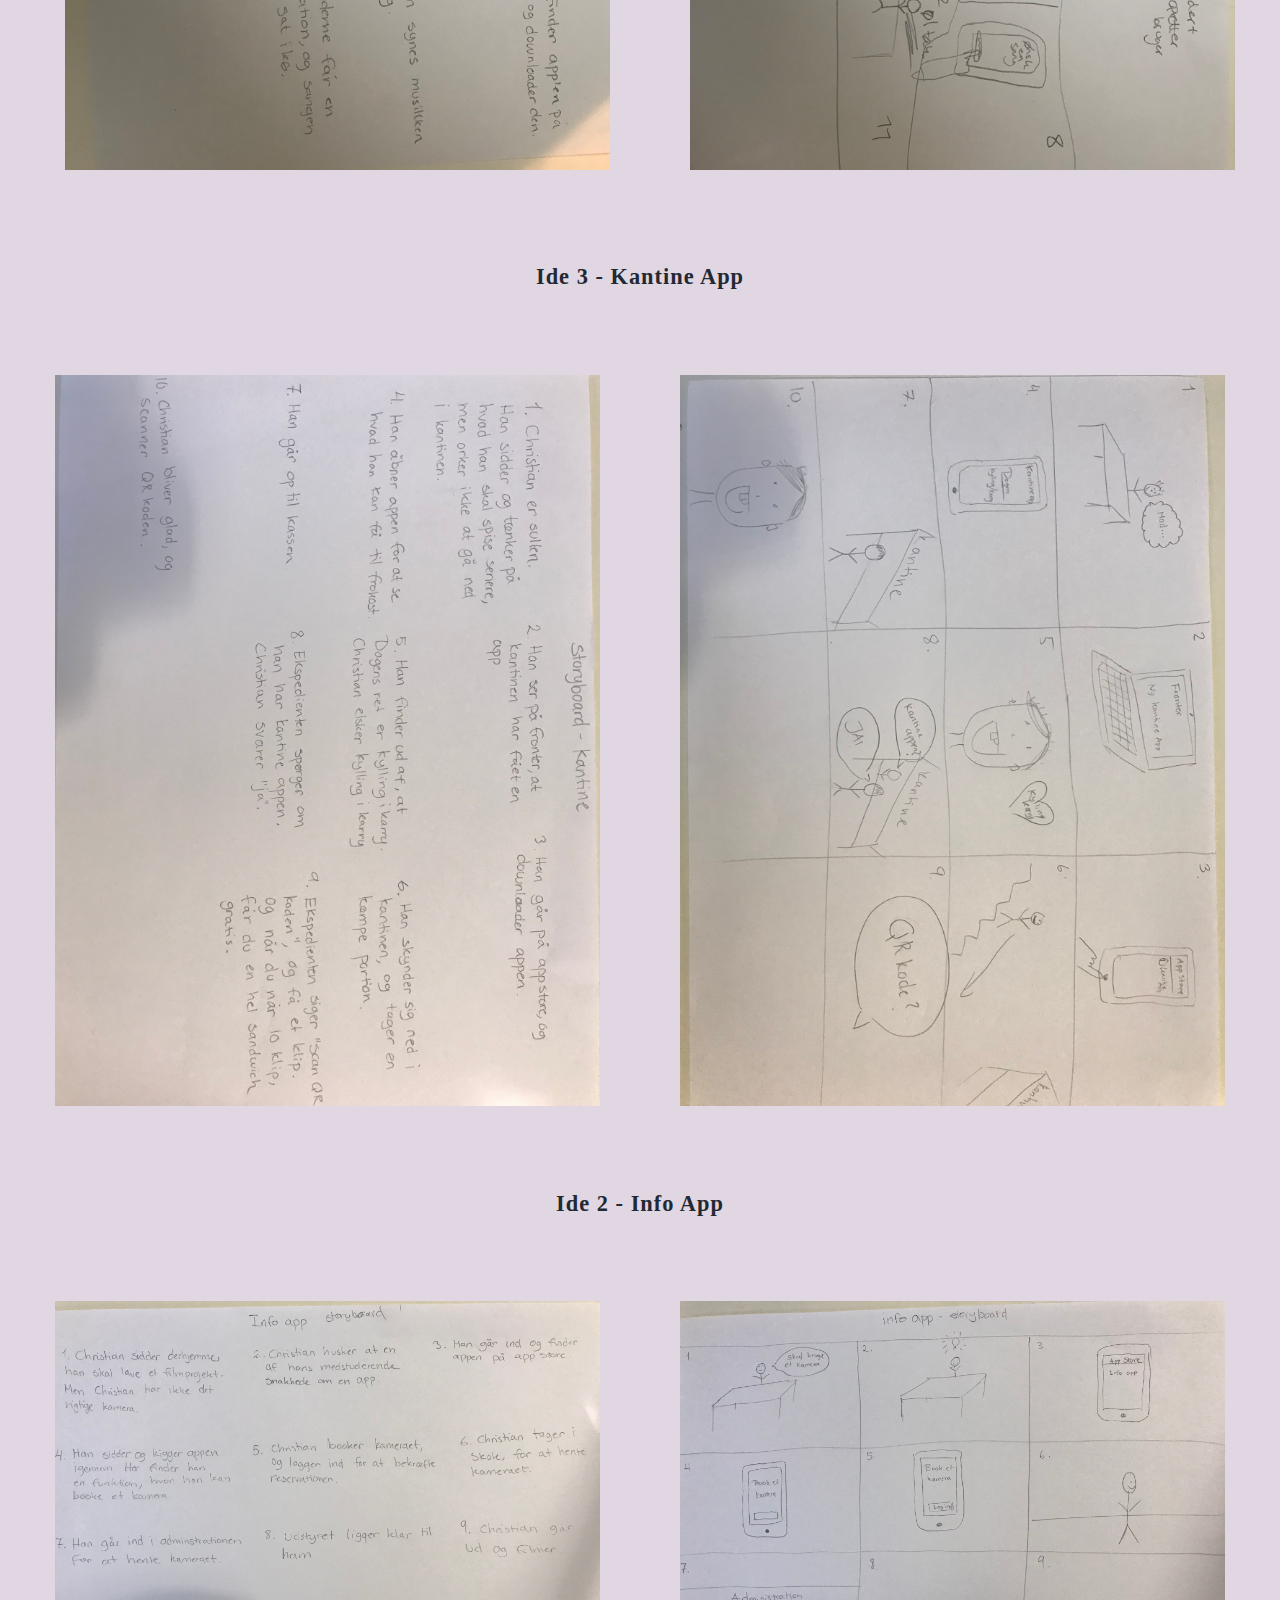
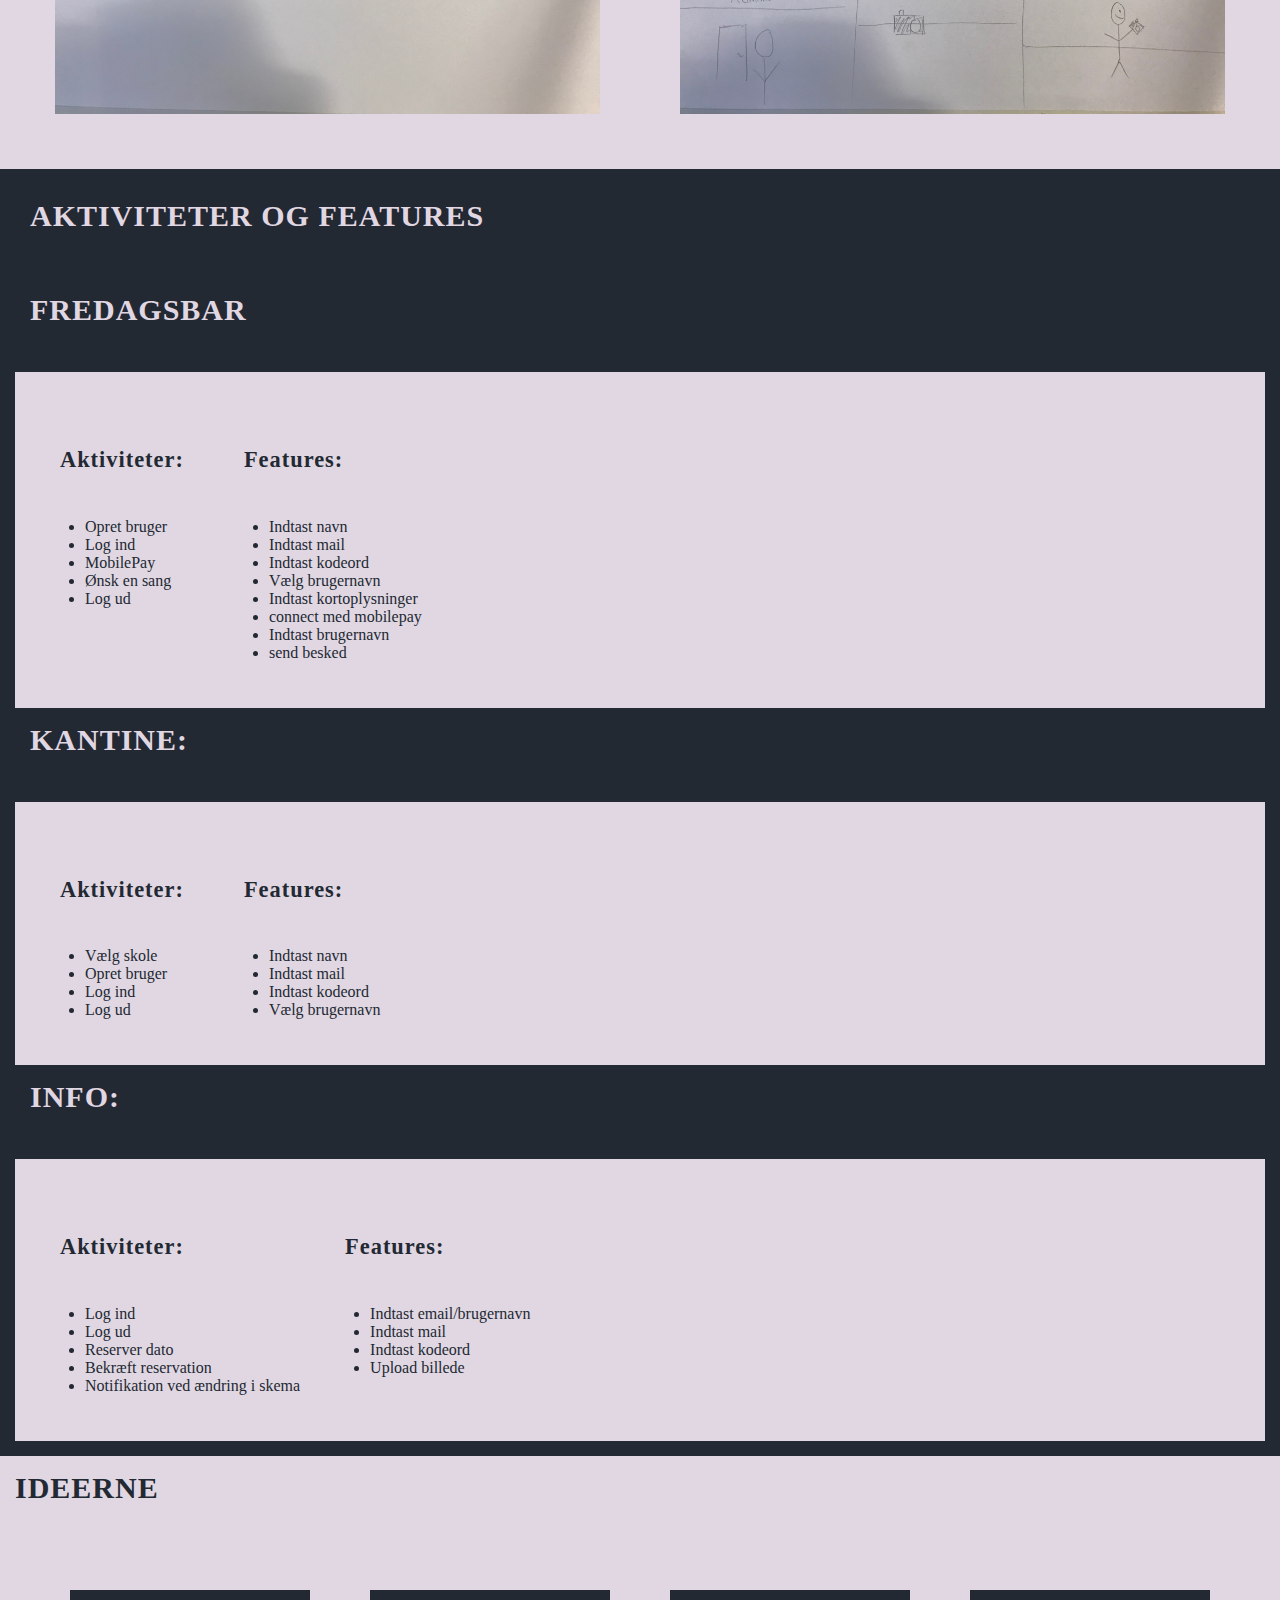
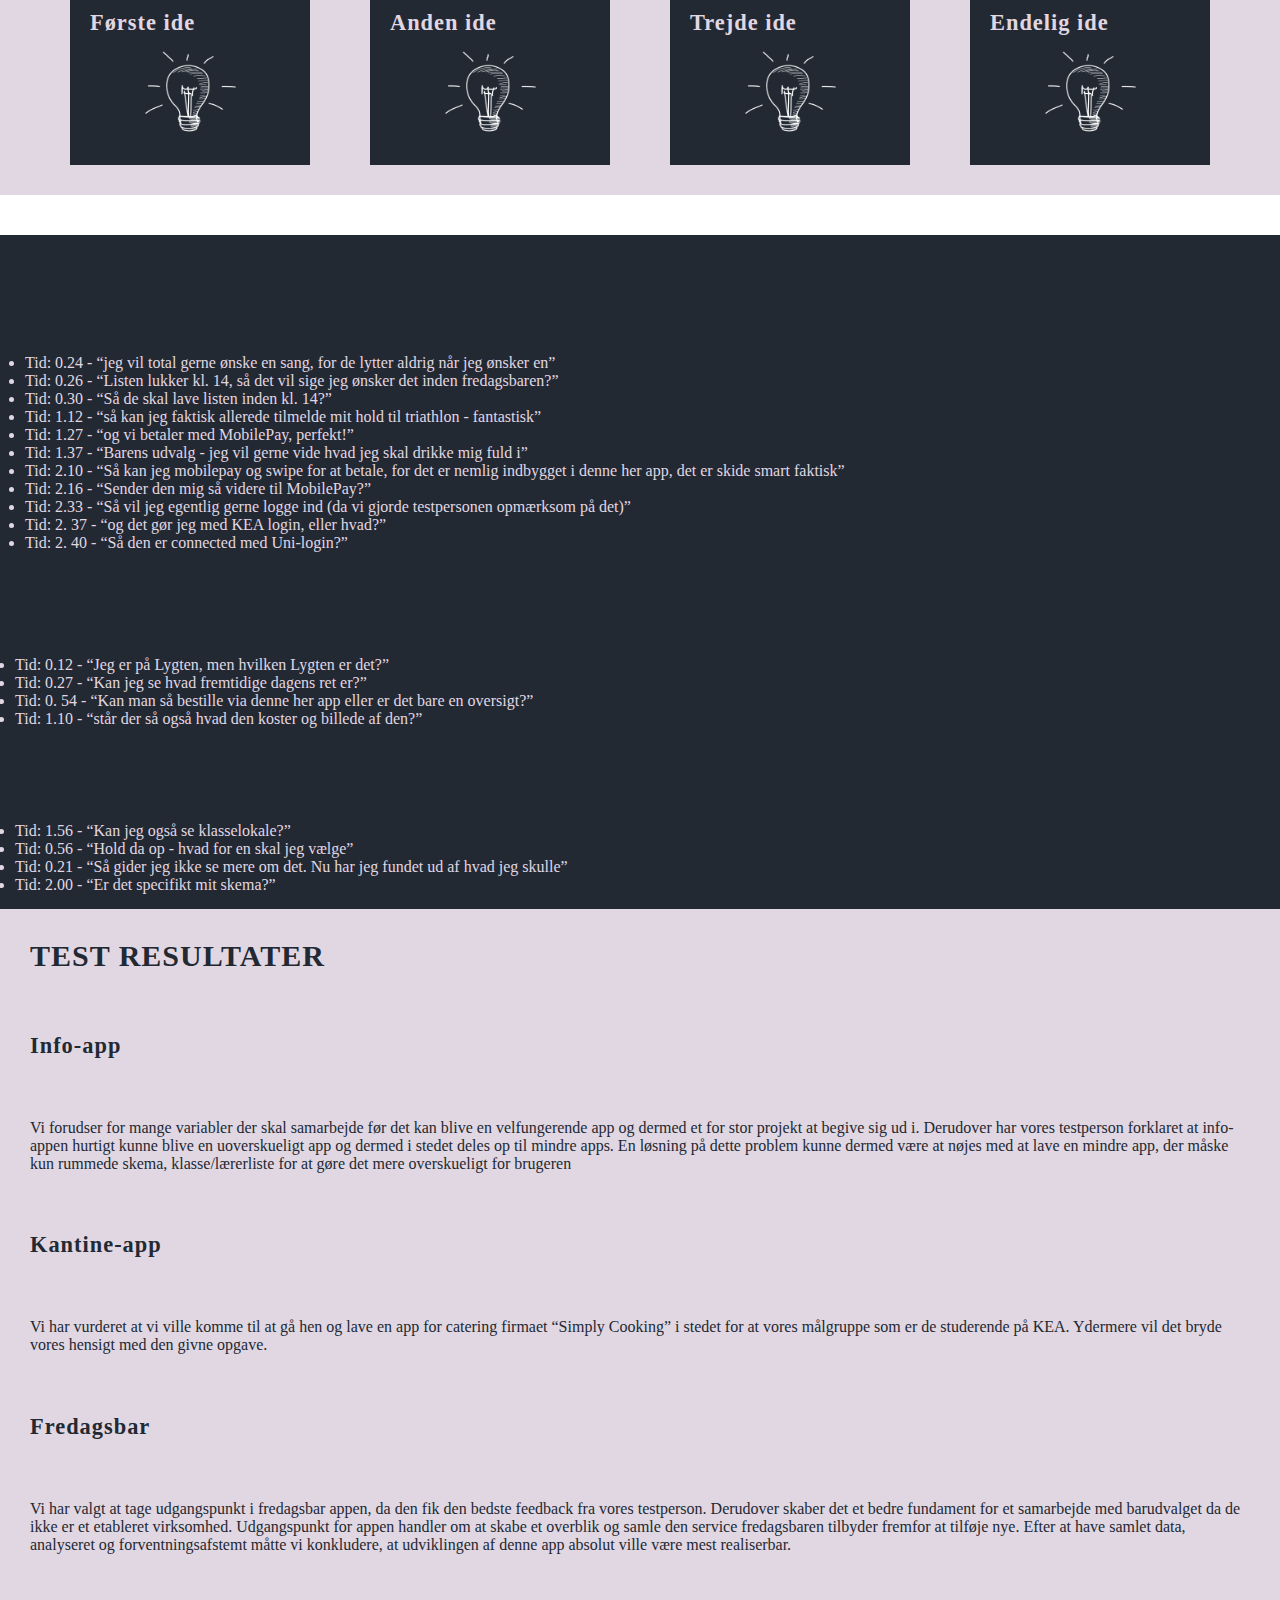
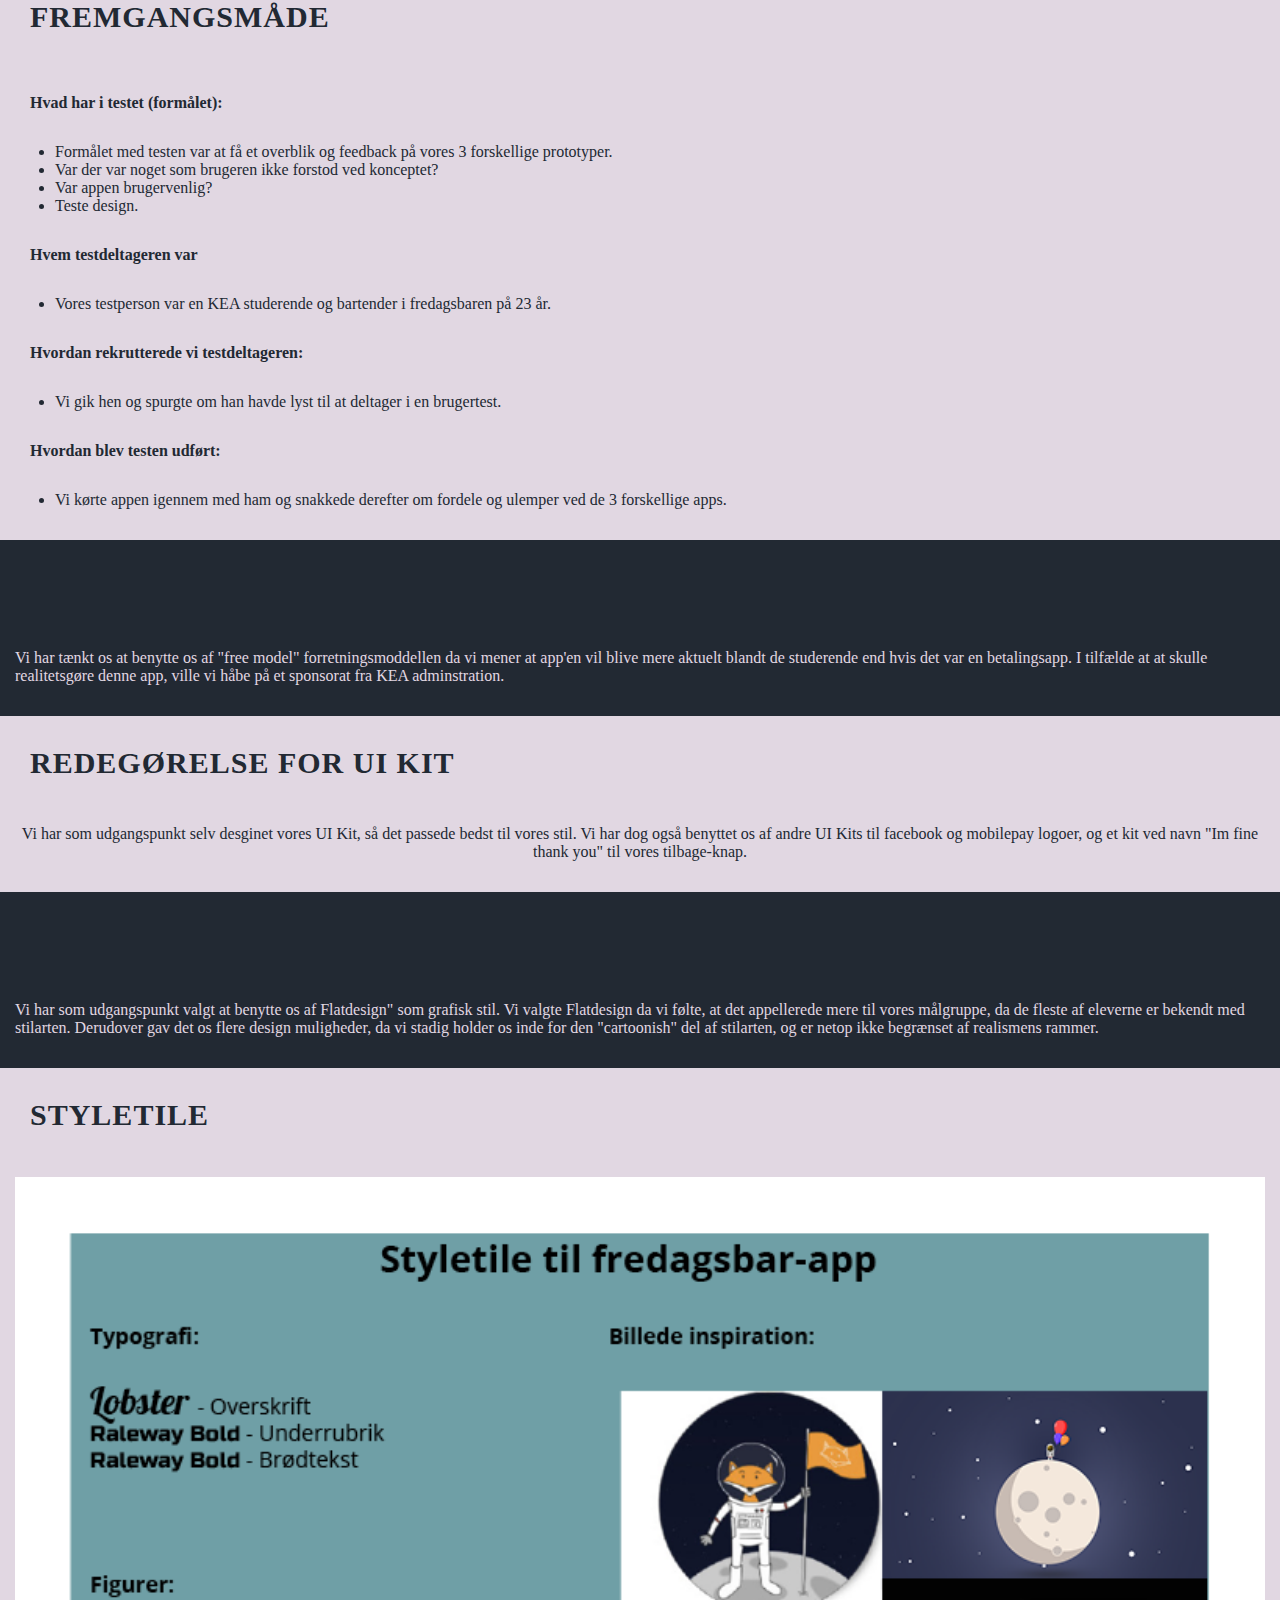
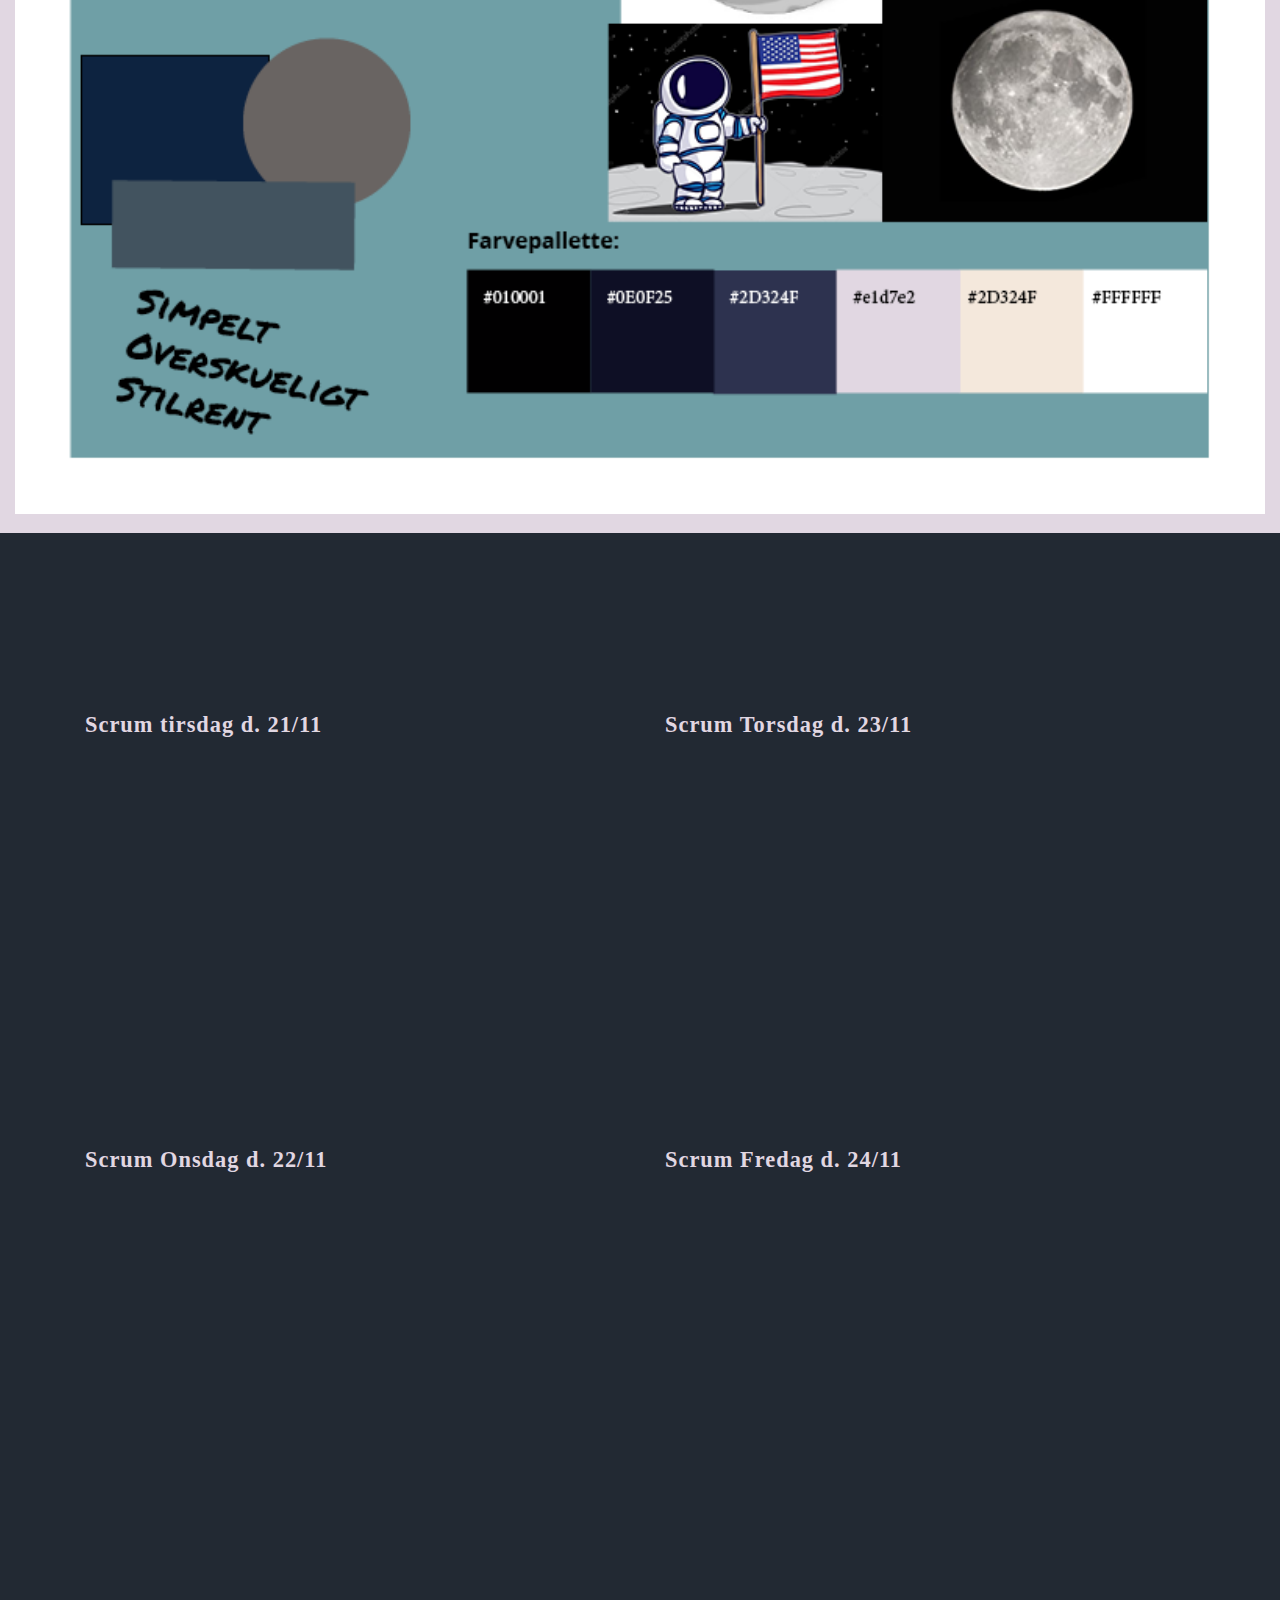
==== commit fef4fd4e: "Merge remote-tracking branch 'origin/master'" ====
--- a/index.html
+++ b/index.html
@@ -4,7 +4,7 @@
 <head>
     <meta charset="utf-8">
     <meta name="viewport" content="width=device-width, initial-scale=1.0">
-    <title>DOKUMENTATIONSSITE</title>
+    <title>Dokumentationsite</title>
     <link rel="stylesheet" href="stylesheet.css">
 </head>
 
@@ -12,33 +12,37 @@
 <body>
     <header>
 
-
+        <div class="title">
+
+        </div>
 
         <div class="dropdown">
             <button class="dropbtn">MENU</button>
             <div class="dropdown-content">
-                <a href="aflevering.html">AFLEVERINGSSITE</a>
-
-
-                <a href="#experience_map"> EXPERIENCE MAP</a>
-                <a href="#persona ">PERSONA </a>
-                <a href="#design_charette">DESIGN CHARETTE </a>
-                <a href="#aktiviteter_features"> AKTIVITETER OG FEATURES</a>
-                <a href="#storyboard"> STORYBOARD</a>
-                <a href="#video_test">PAPER PROTOTYPE  </a>
-                <a href="#data">DATAMINING  </a>
-
-                <a href="#resultater">TEST RESULTATER  </a>
-
-                <a href="#forretningsmodel">FORRETNINGSMODEL </a>
-                <a href="#UI">REDEGØRELSE FOR UI KIT </a>
-                <a href="#grafiskedesign">DET GRAFISKE DESIGN</a>
-
-                <a href="#styletile">STYLETILE</a>
-                <a href="#scrum"> SCRUM VIDEOER </a>
-
-                <a href="trello">TRELLO BOARD</a>
-                <a href="burn_dowm">BURN DOWN CHART</a>
+                <<<<<<< HEAD <a href="aflevering.html">AFLEVERINGSSITE</a>
+
+                    =======
+                    <a href="#scrum"> SCRUM VIDEOER </a> >>>>>>> origin/master
+
+                    <a href="#experience_map"> EXPERIENCE MAP</a>
+                    <a href="#persona ">PERSONA </a>
+                    <a href="#design_charette">DESIGN CHARETTE </a>
+                    <a href="#aktiviteter_features"> AKTIVITETER OG FEATURES</a>
+                    <a href="#storyboard"> STORYBOARD</a>
+                    <a href="#video_test">PAPER PROTOTYPE  </a>
+                    <a href="#data">DATAMINING  </a>
+
+                    <a href="#resultater">TEST RESULTATER  </a>
+
+                    <a href="#forretningsmodel">FORRETNINGSMODEL </a>
+                    <a href="#UI">REDEGØRELSE FOR UI KIT </a>
+                    <a href="#grafiskedesign">DET GRAFISKE DESIGN</a>
+
+                    <a href="#styletile">STYLETILE</a>
+                    <<<<<<< HEAD <a href="#scrum"> SCRUM VIDEOER </a>
+
+                        <a href="trello">TRELLO BOARD</a>
+                        <a href="burn_dowm">BURN DOWN CHART</a> ======= >>>>>>> origin/master
 
 
             </div>
@@ -47,8 +51,6 @@
     <div id="overskrift">
         <h1>Dokumentationsite - gruppe 10</h1>
     </div>
-
-
     <section id="experience_map">
         <div id="map">
             <h2>Experience Map</h2>
@@ -552,9 +554,9 @@
 
 
         </div>
-<div class ="fremgang">
-        <h3> Fremgangsmåde</h3>
-    </div>
+        <div class="fremgang">
+            <h3> Fremgangsmåde</h3>
+        </div>
         <div id="fremgangsmaade">
 
             <p> <b> Hvad har i testet (formålet):</b></p>
@@ -614,6 +616,7 @@
         <div id="uikit">
 
             <h3> Redegørelse for ui kit</h3>
+            <p> Vi har som udgangspunkt selv desginet vores UI Kit, så det passede bedst til vores stil. Vi har dog også benyttet os af andre UI Kits til facebook og mobilepay logoer, og et kit ved navn "Im fine thank you" til vores tilbage-knap.</p>
 
 
 
@@ -755,6 +758,7 @@
             </a>
     </div>
 
+
     <div id="burn_down">
         <a href="img/burndown_chart.png" target="_blank">
             <h3>Link til Burn Down Chart</h3>
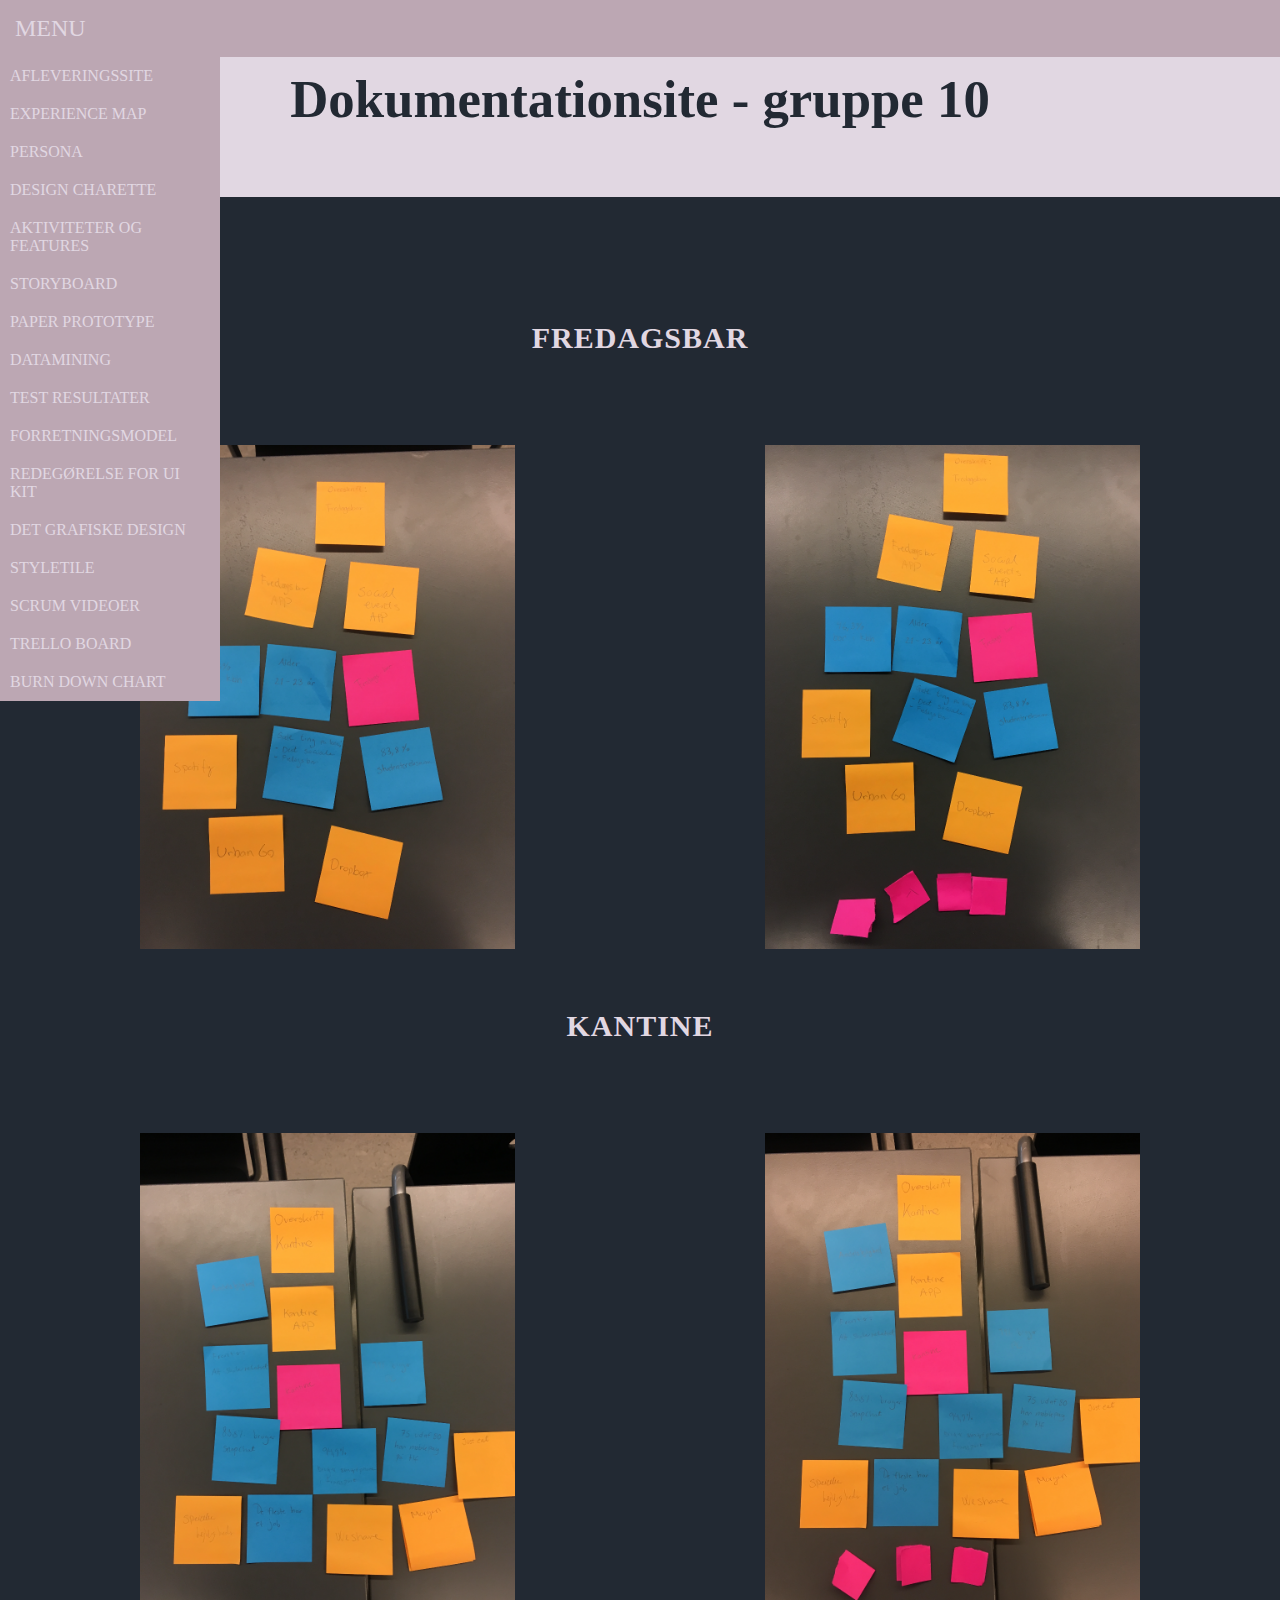
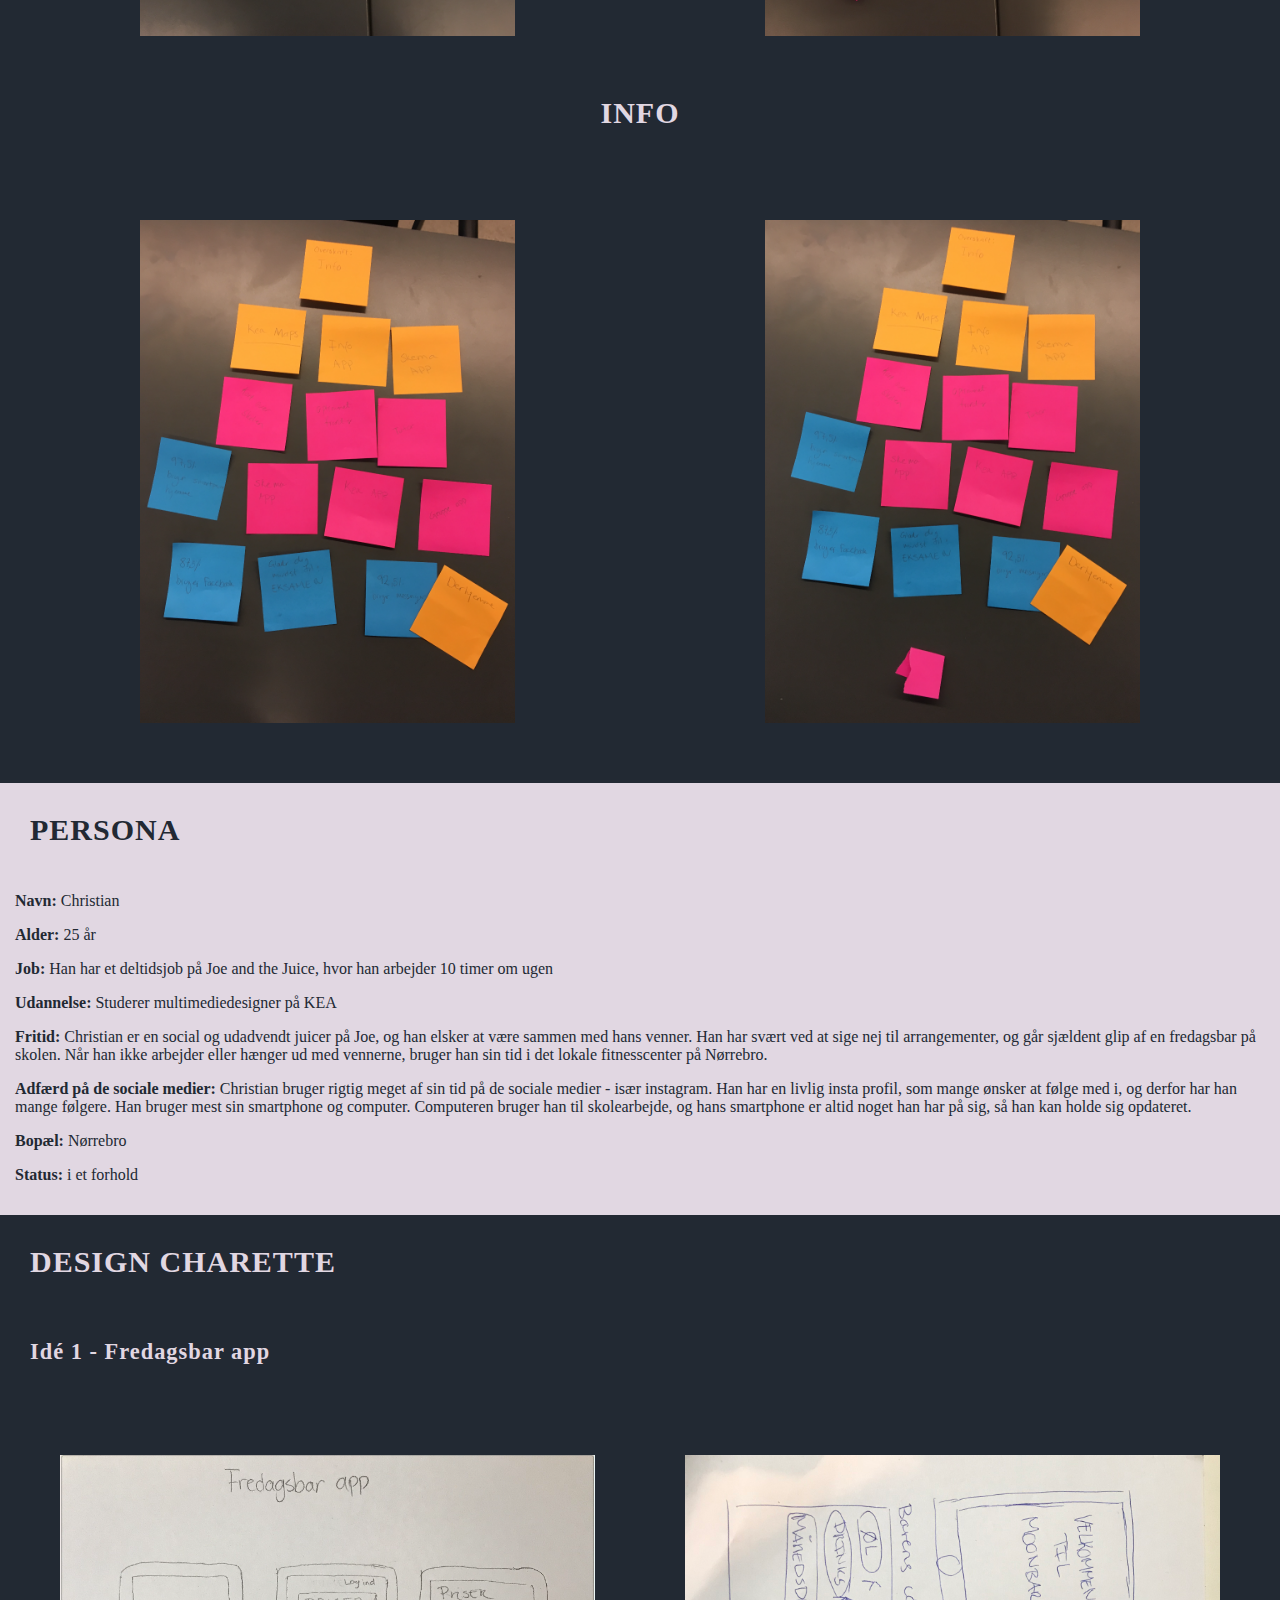
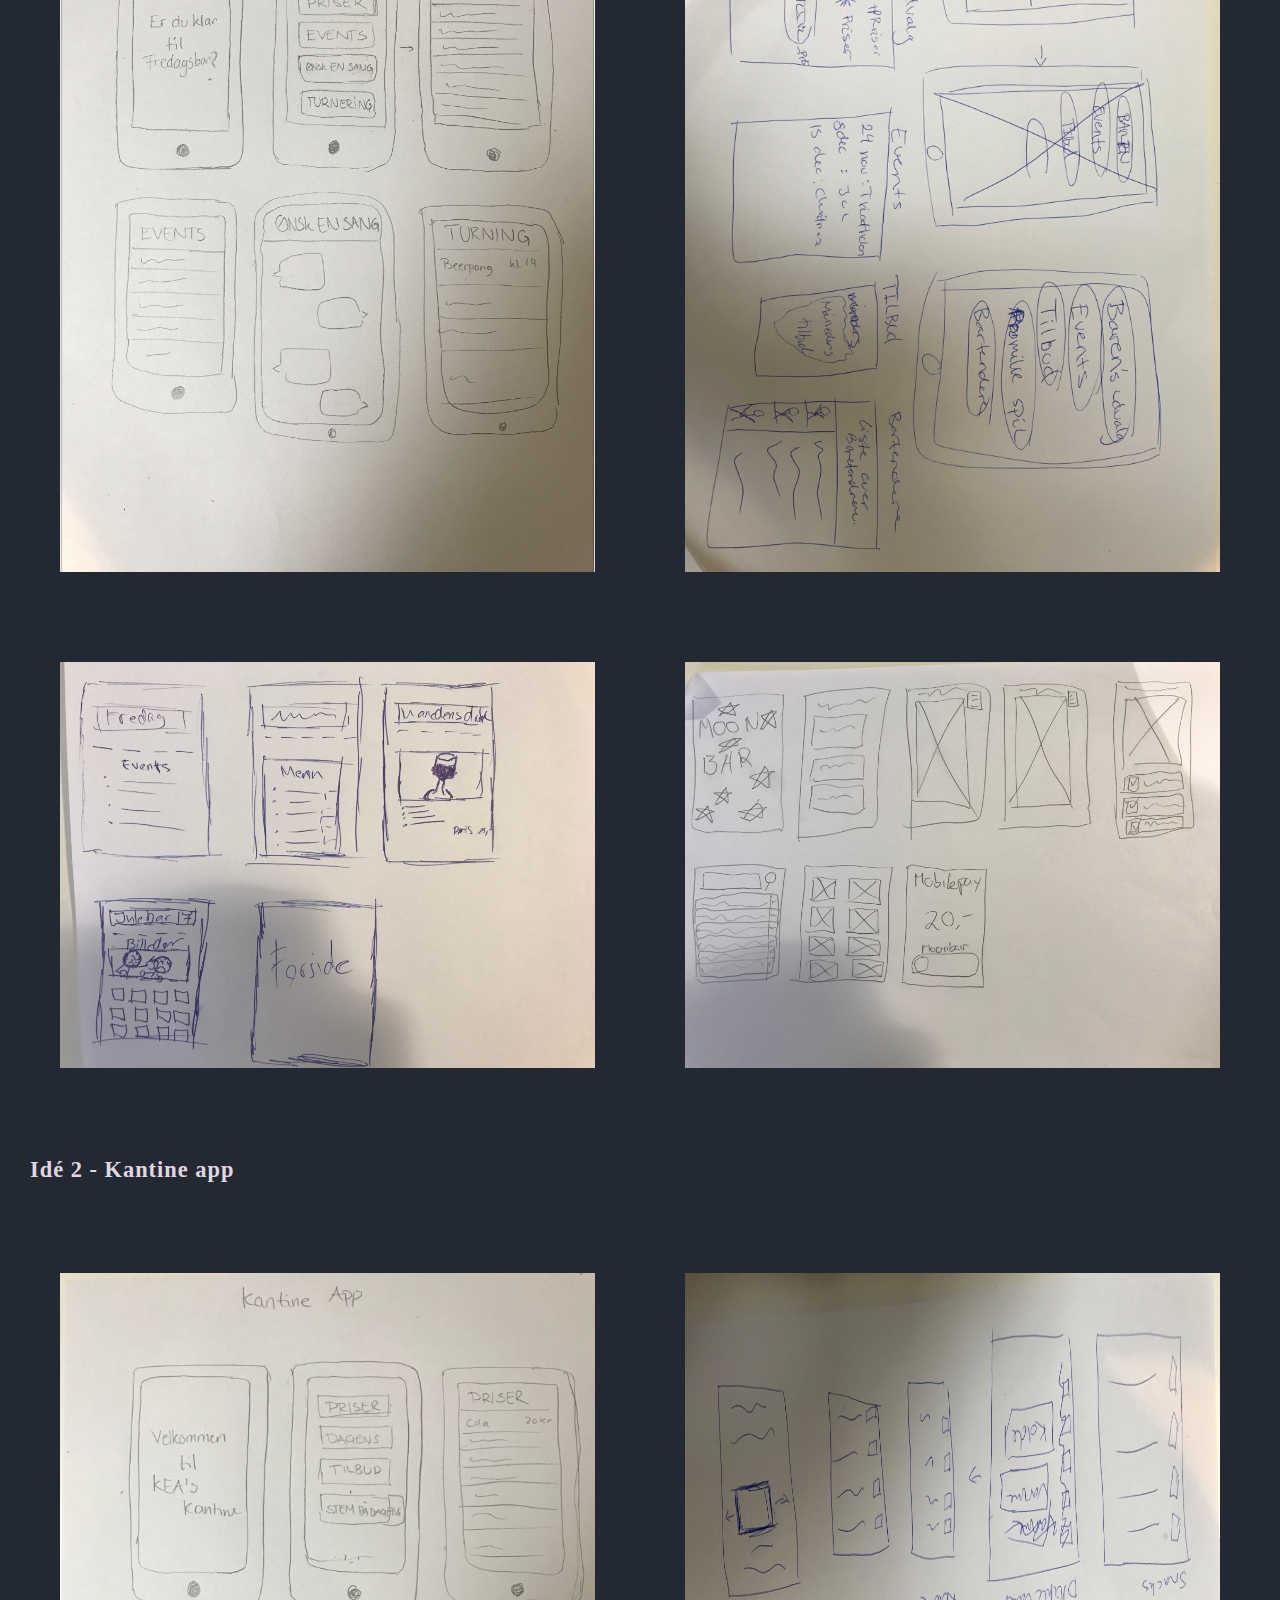
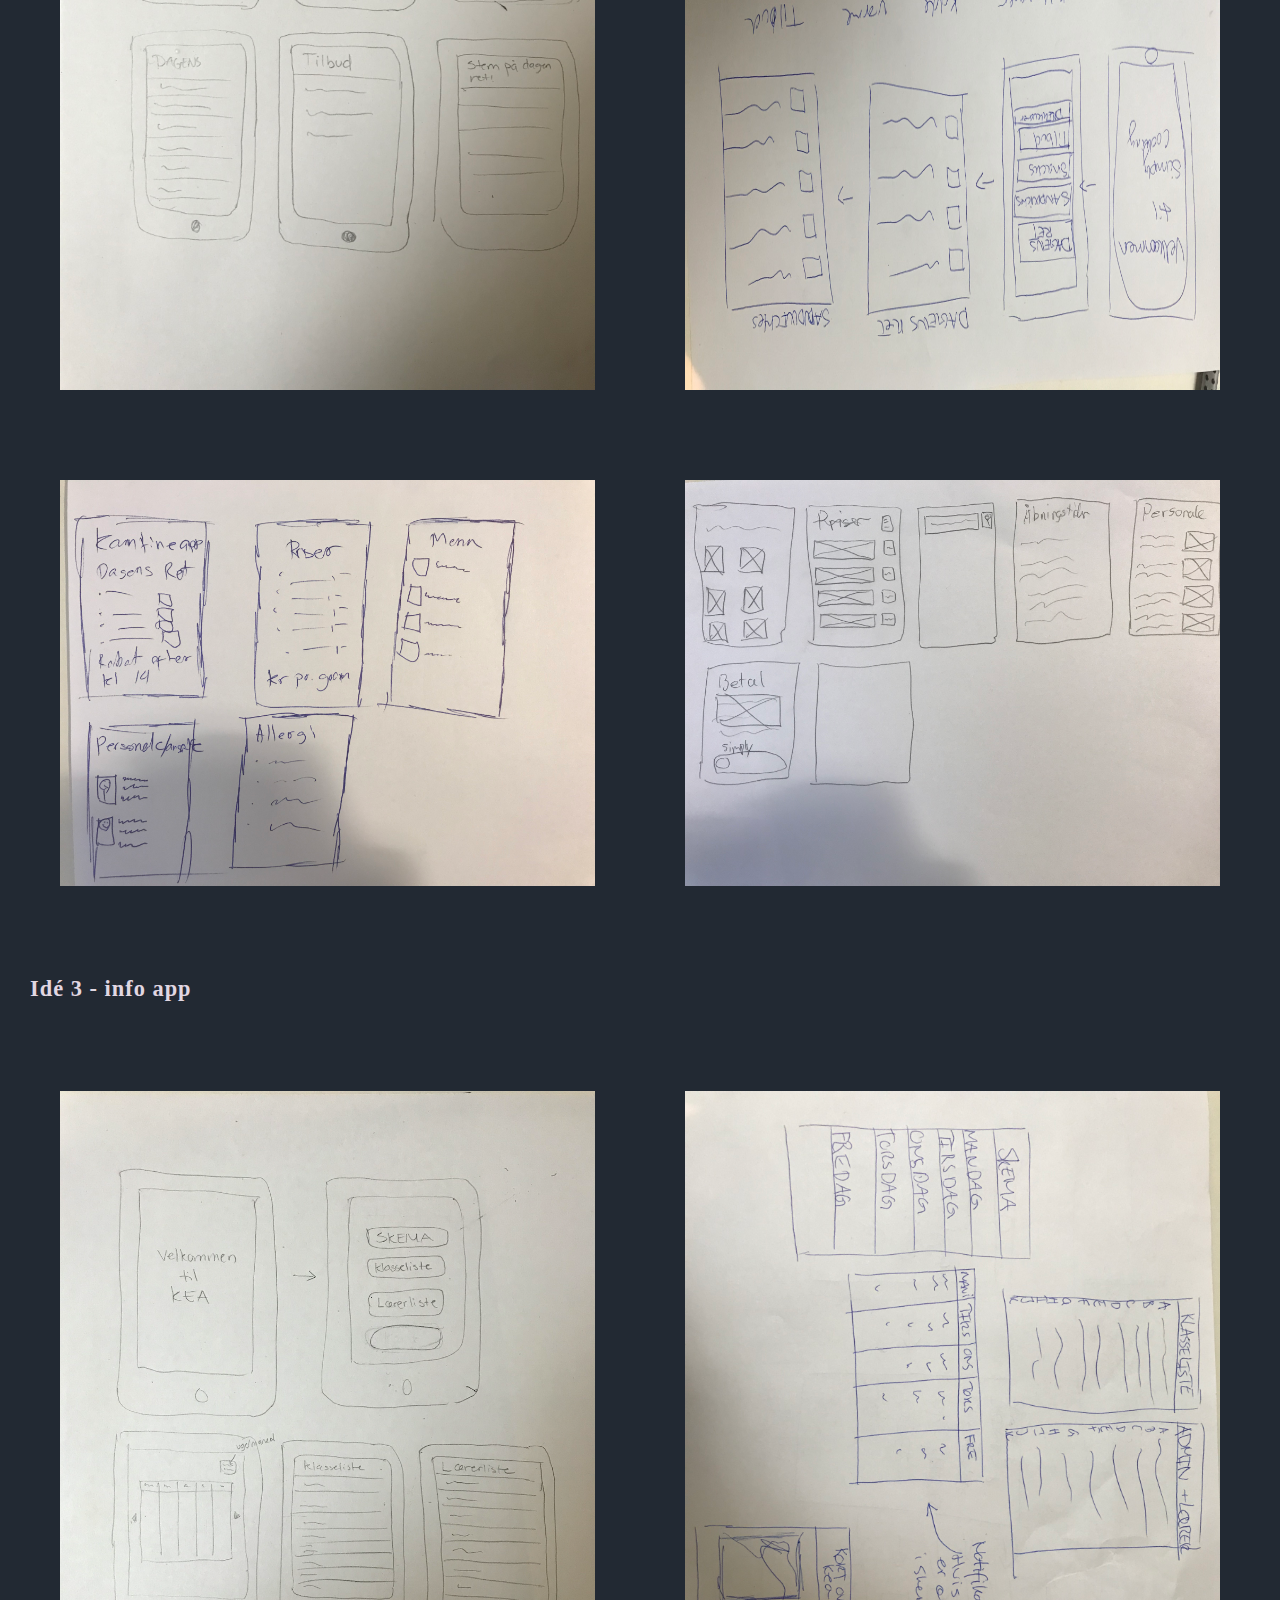
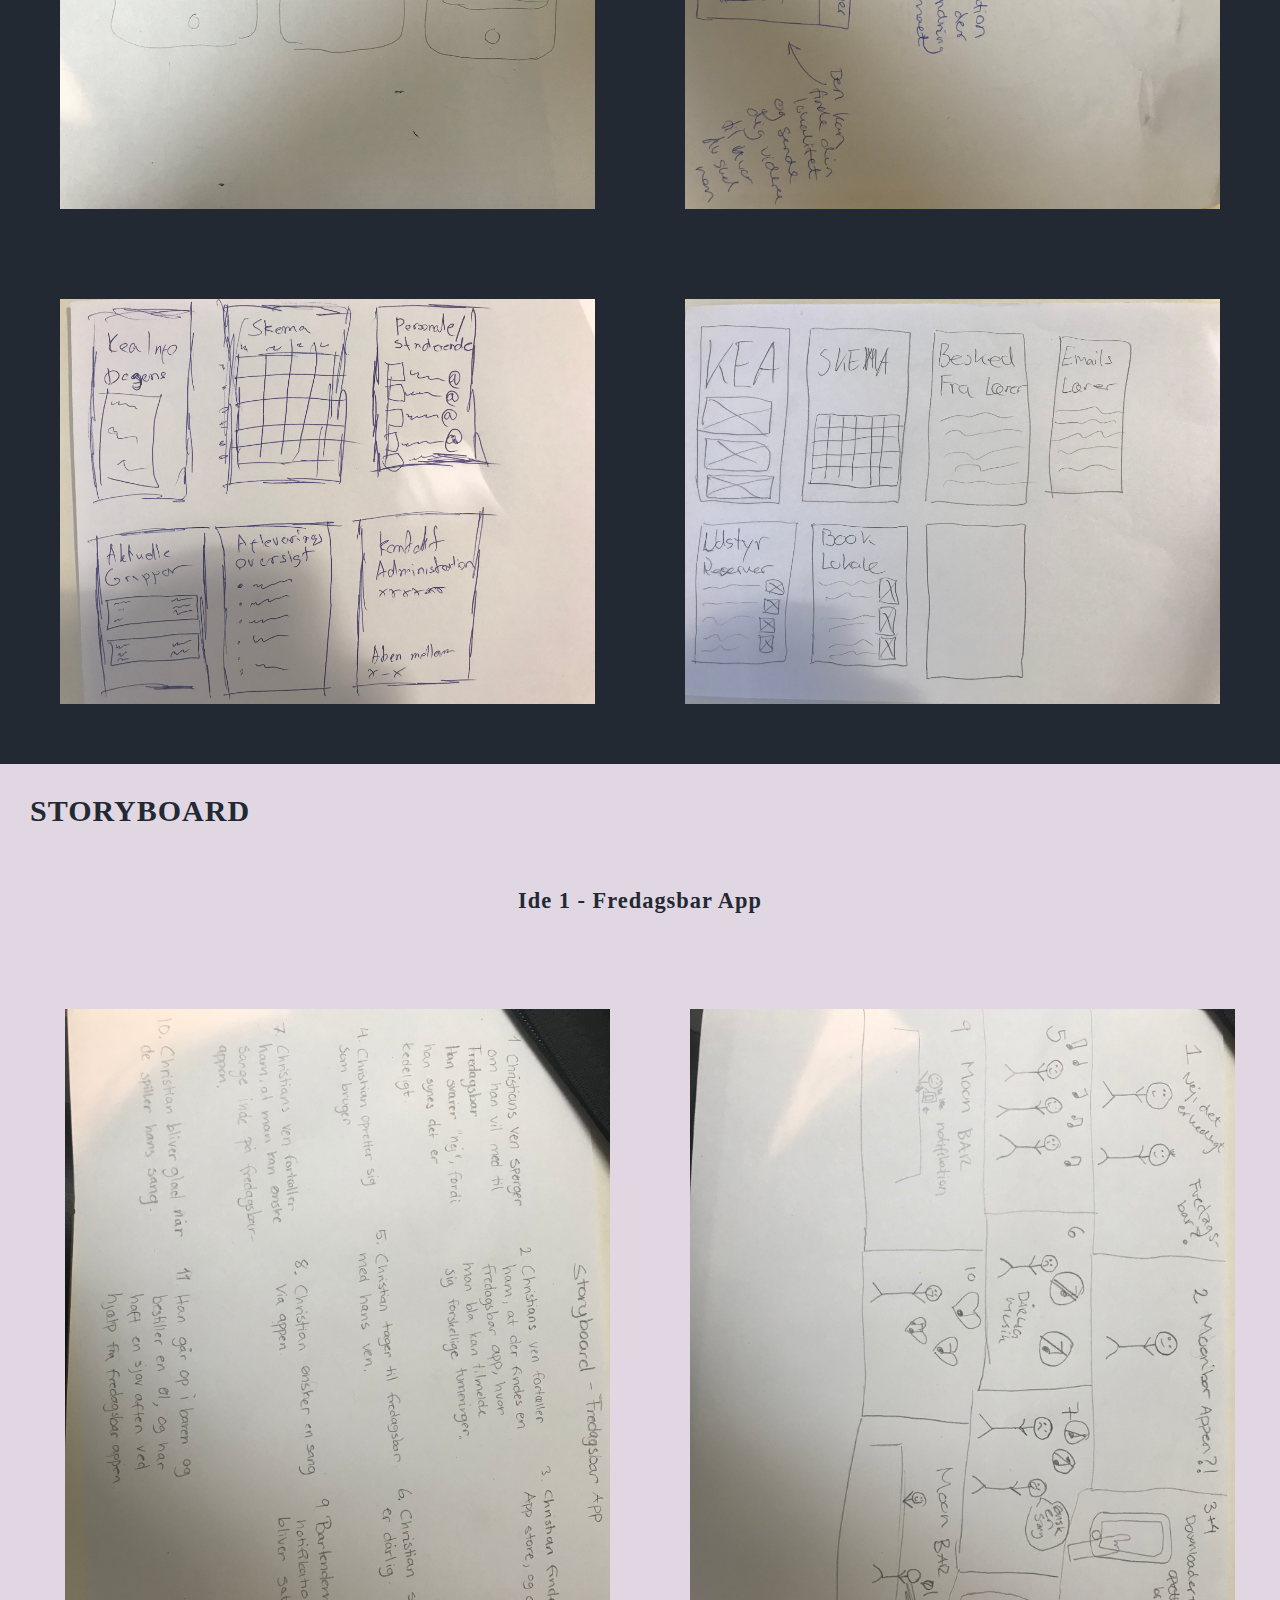
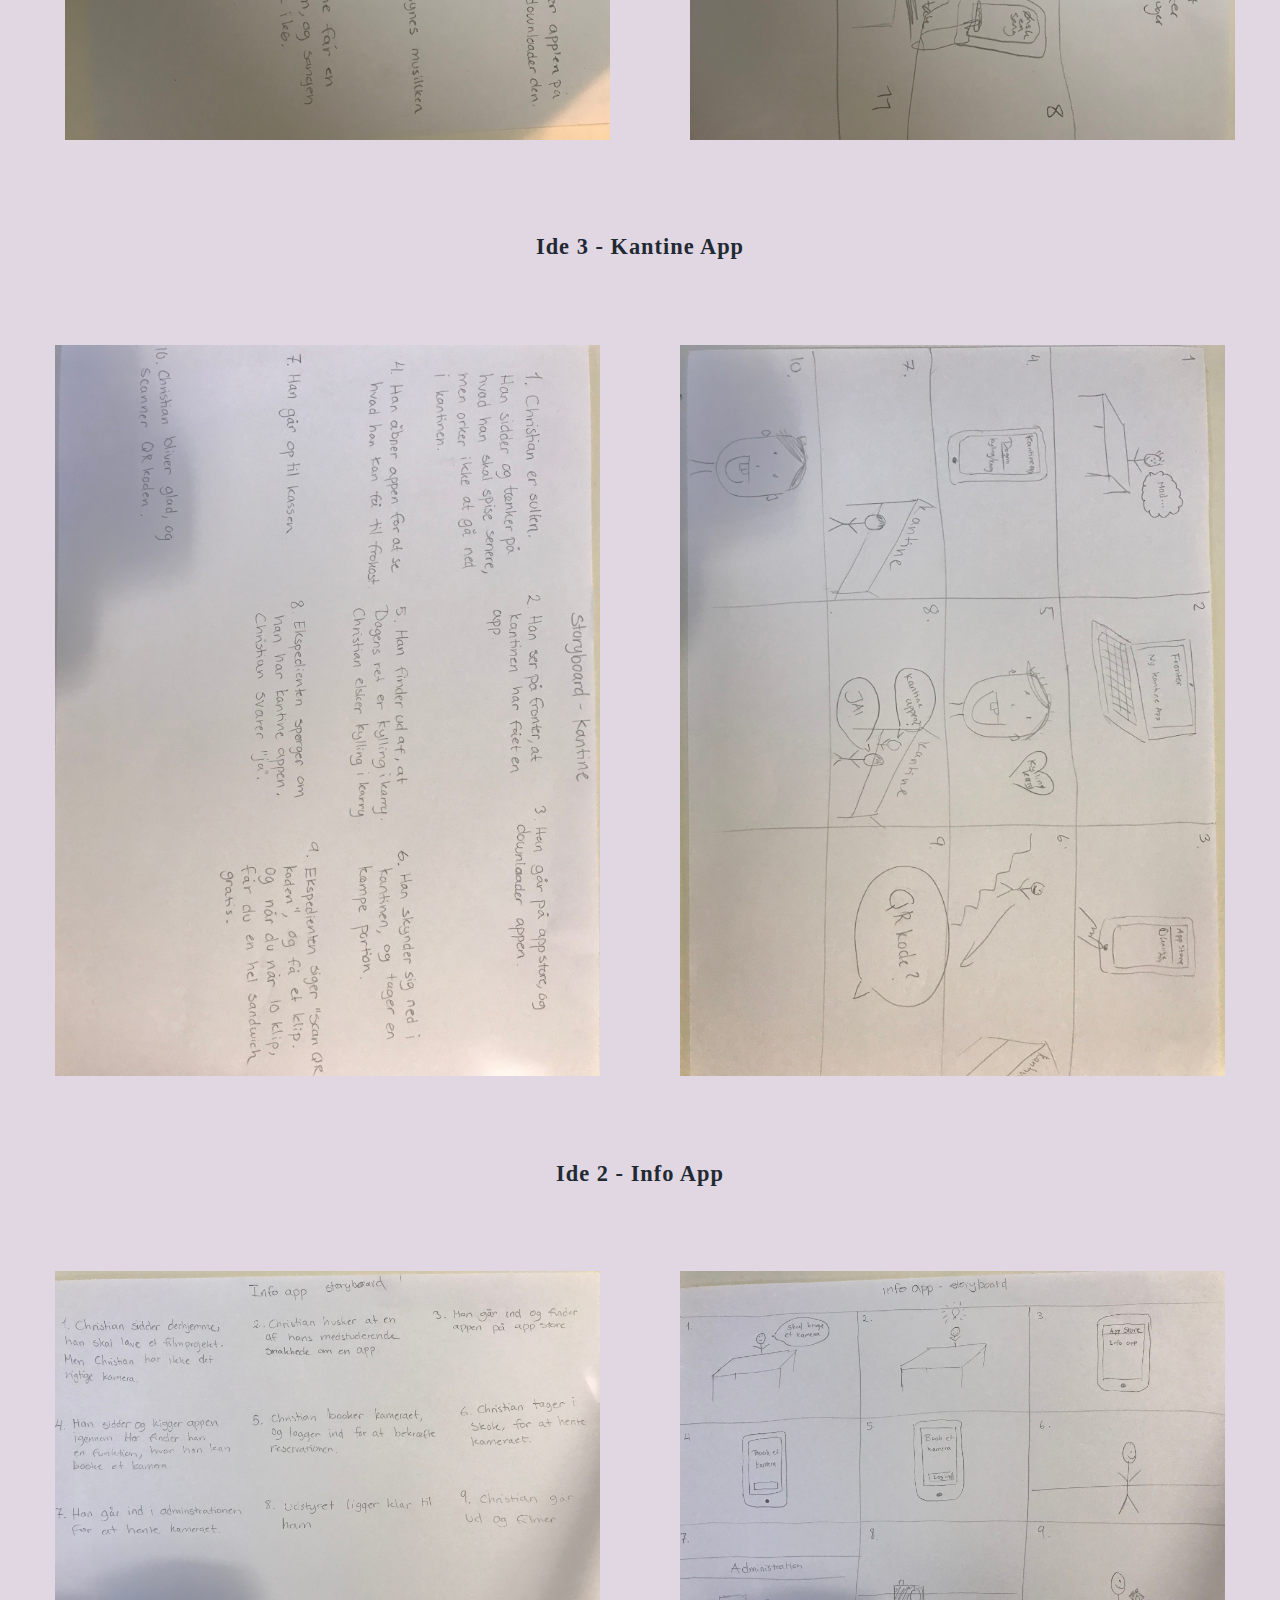
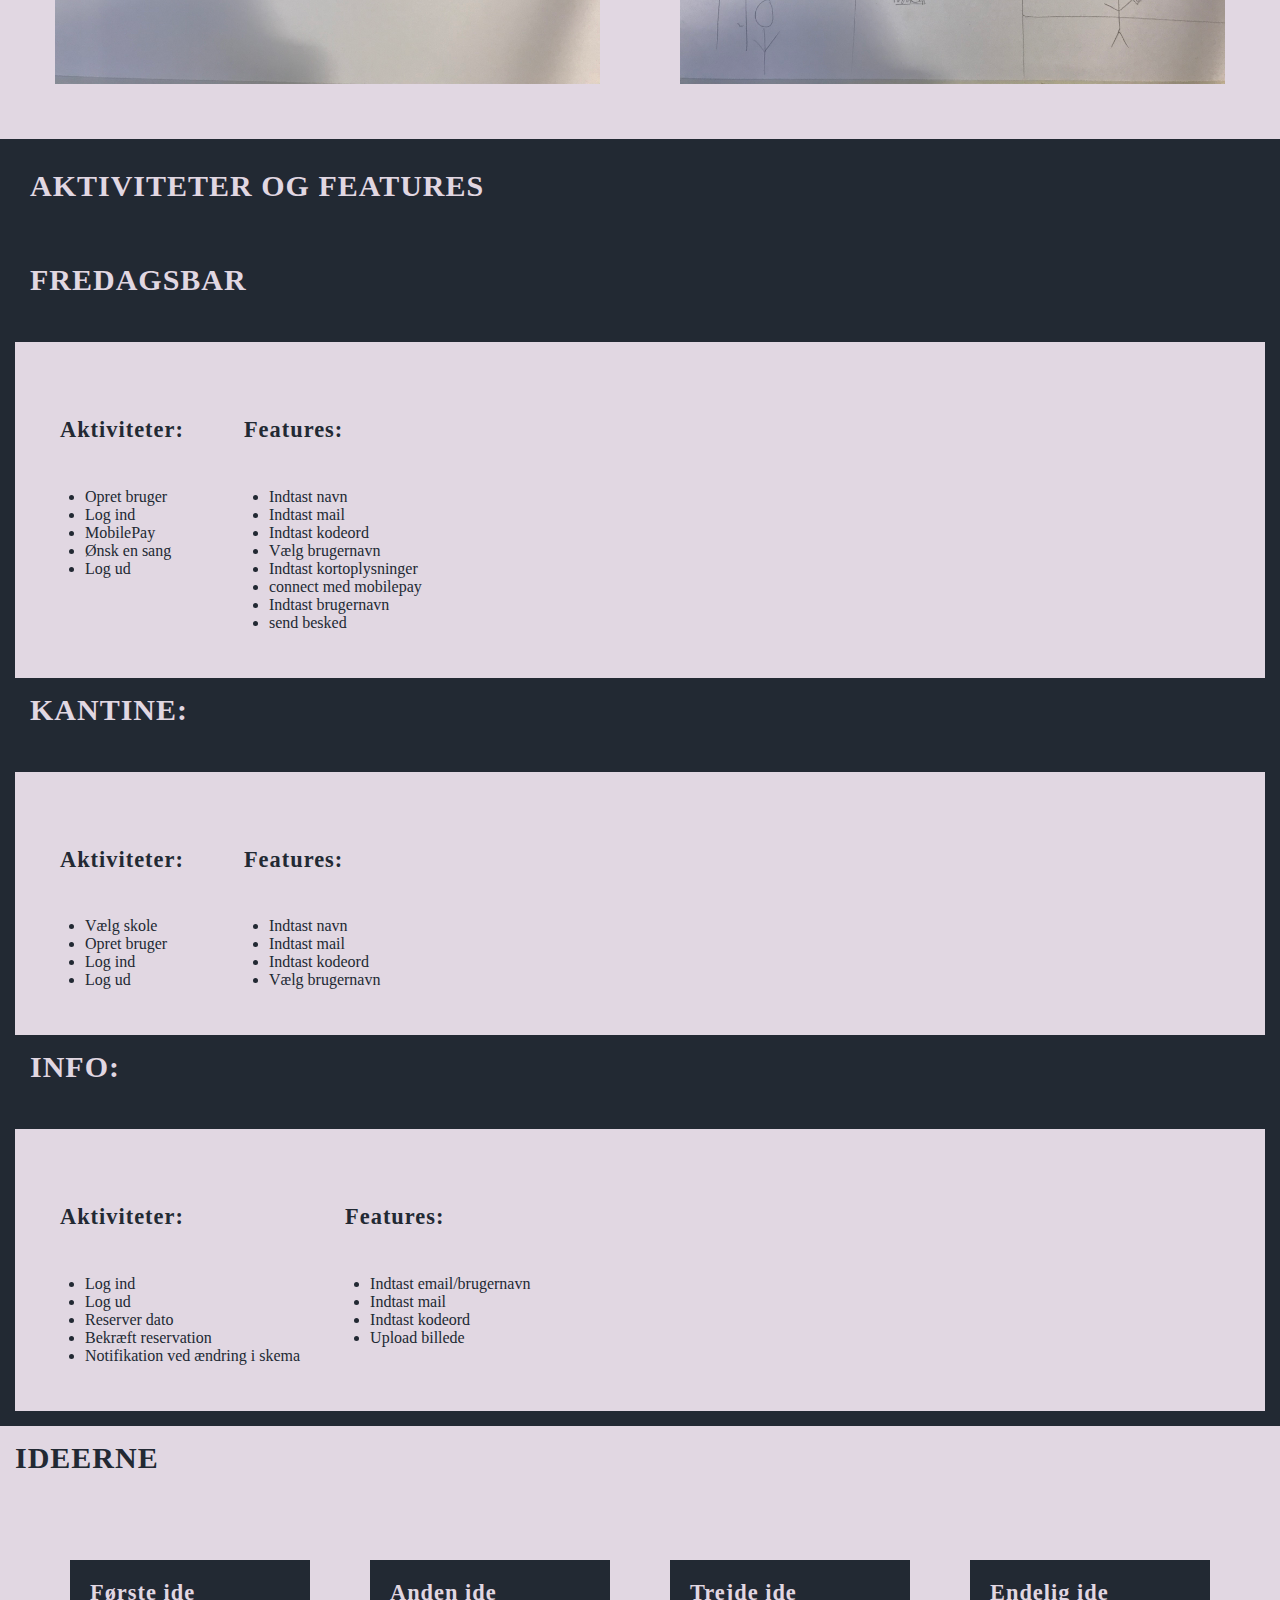
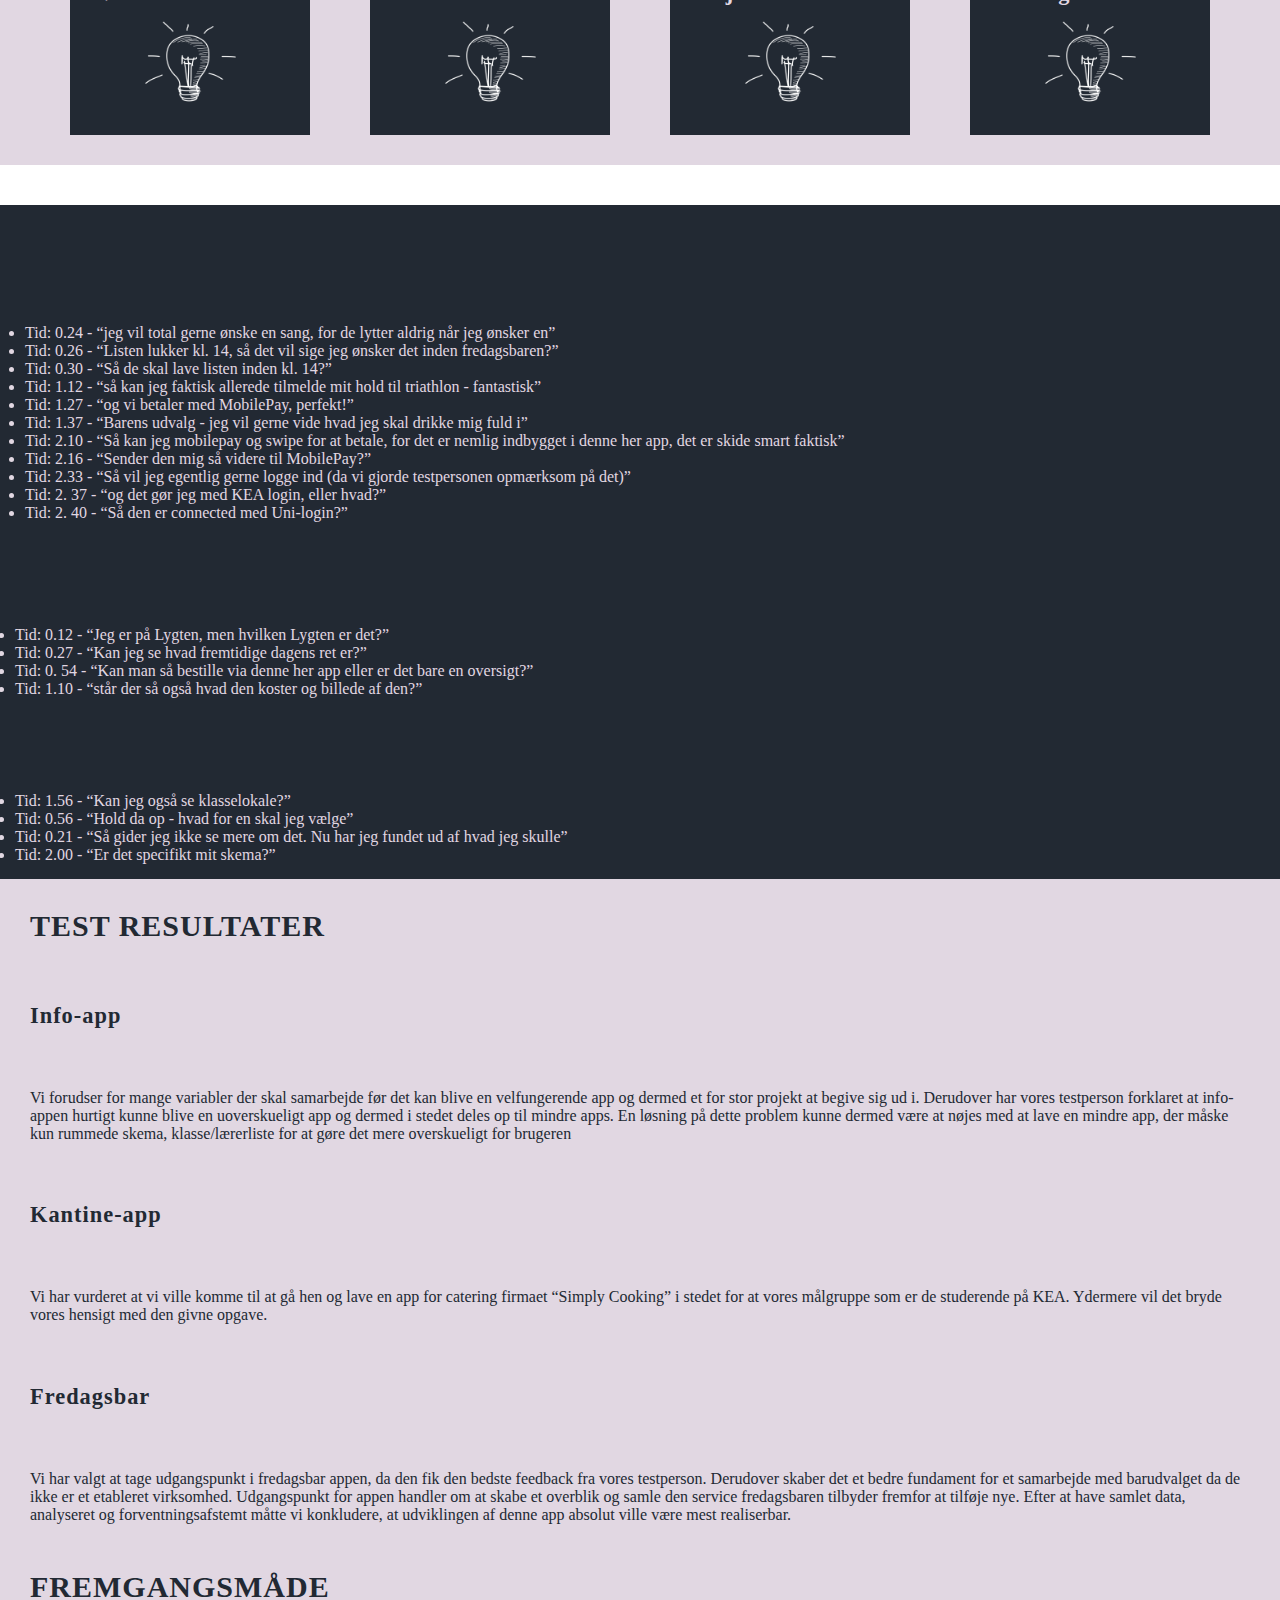
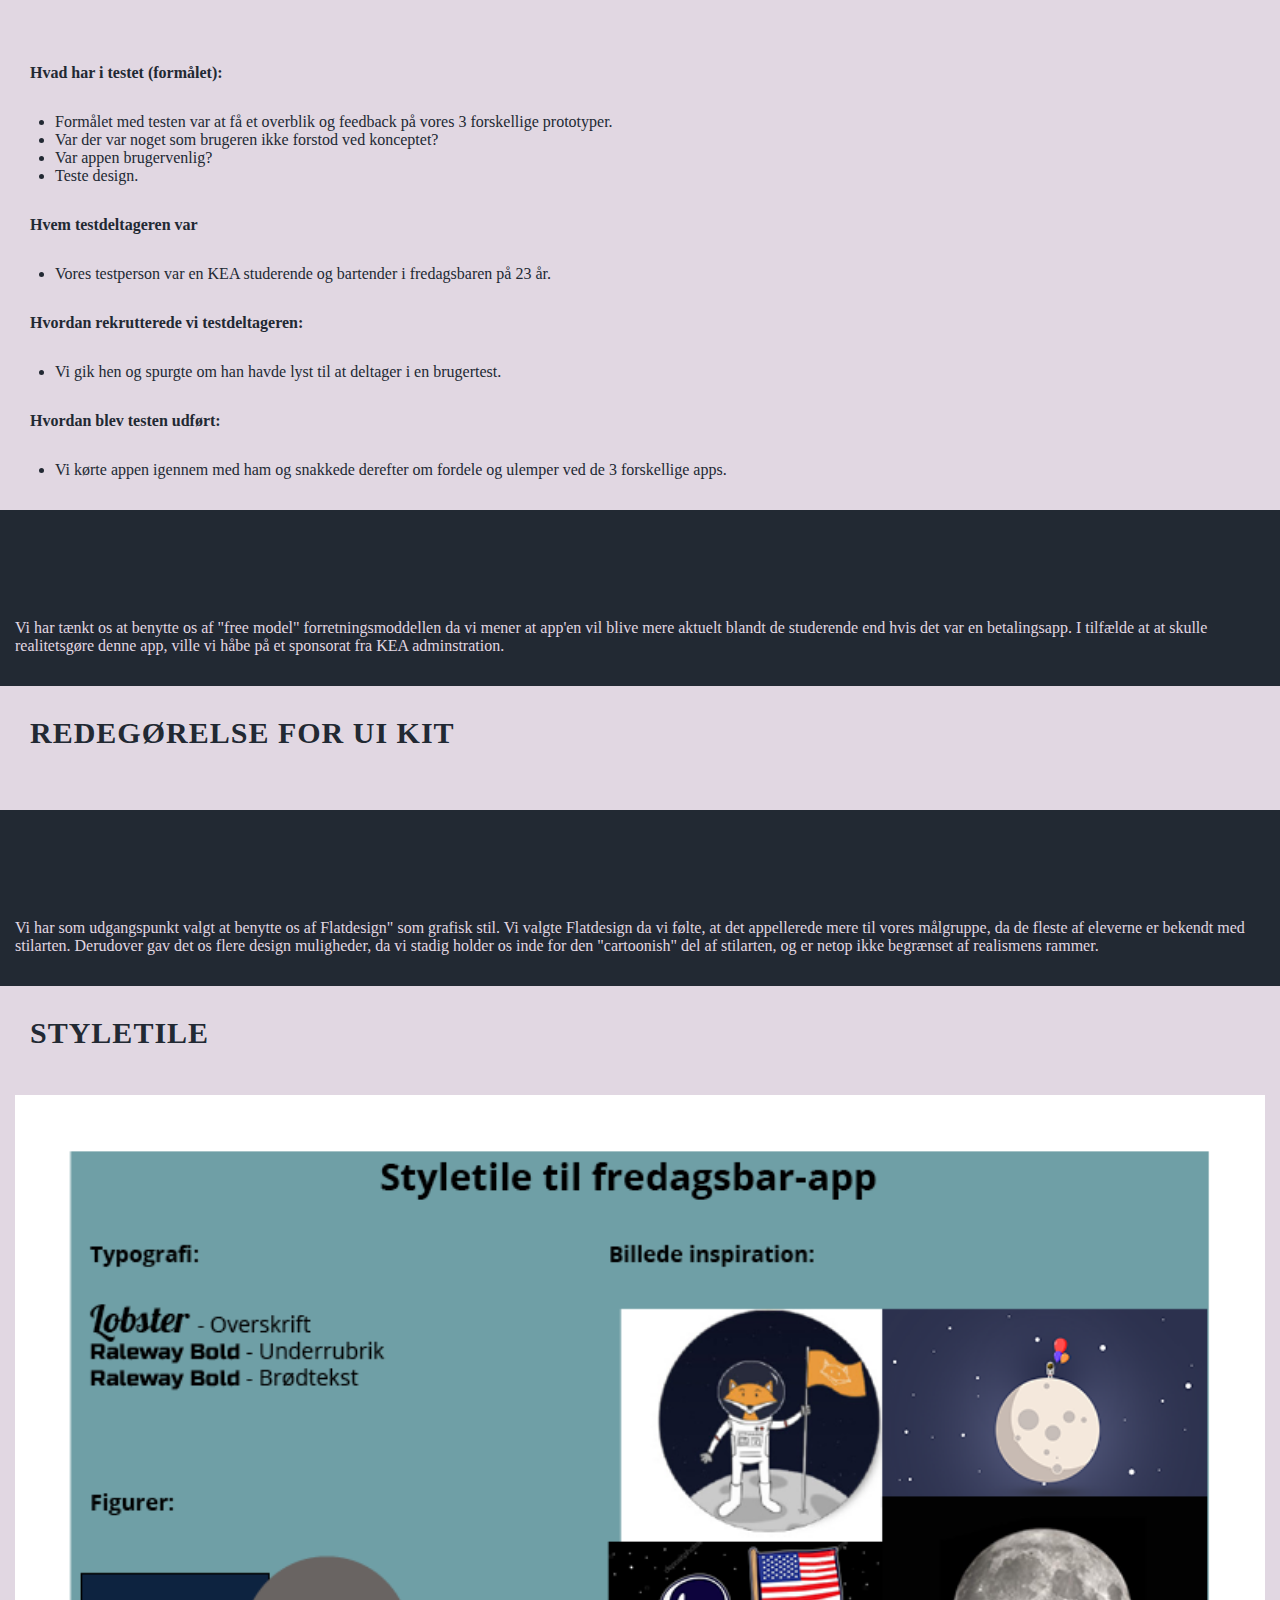
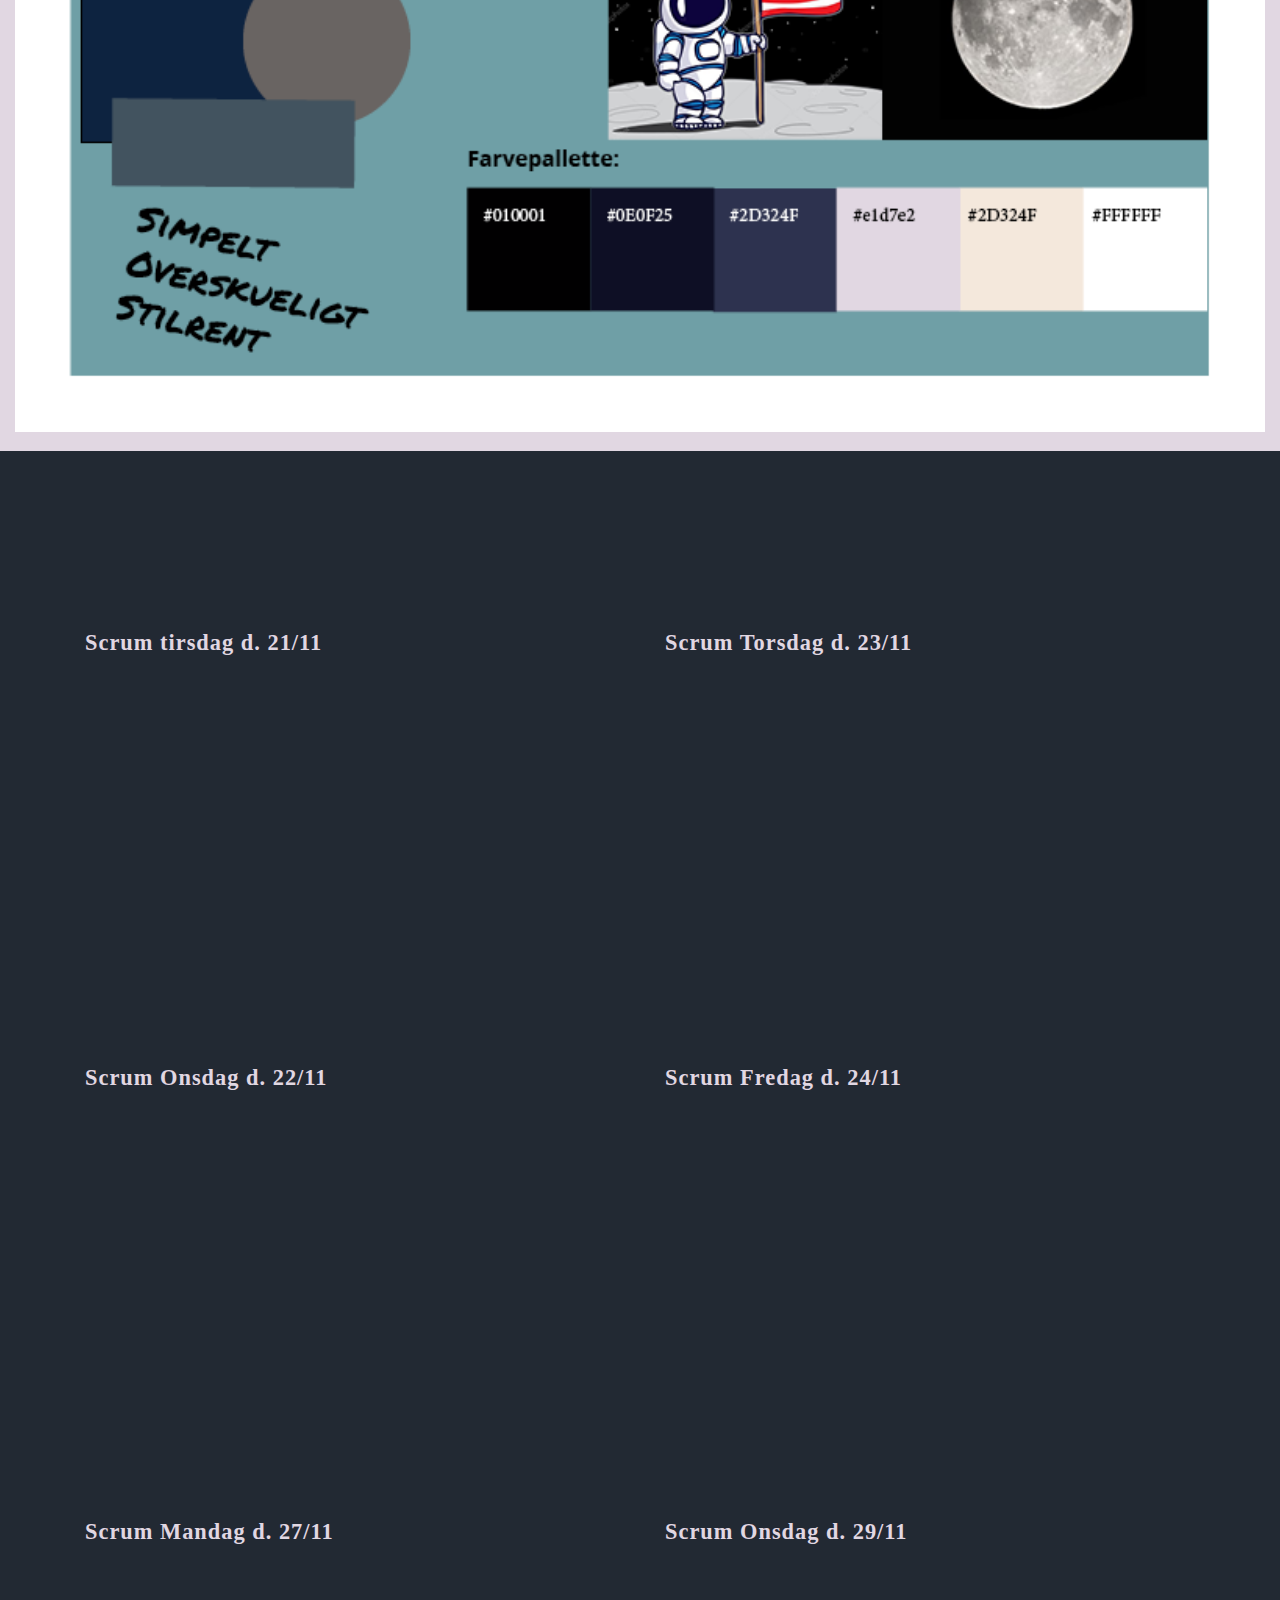
==== commit 74004fb1: "d" ====
--- a/index.html
+++ b/index.html
@@ -4,7 +4,7 @@
 <head>
     <meta charset="utf-8">
     <meta name="viewport" content="width=device-width, initial-scale=1.0">
-    <title>Dokumentationsite</title>
+    <title>DOKUMENTATIONSSITE</title>
     <link rel="stylesheet" href="stylesheet.css">
 </head>
 
@@ -12,37 +12,33 @@
 <body>
     <header>
 
-        <div class="title">
-
-        </div>
+
 
         <div class="dropdown">
             <button class="dropbtn">MENU</button>
             <div class="dropdown-content">
-                <<<<<<< HEAD <a href="aflevering.html">AFLEVERINGSSITE</a>
-
-                    =======
-                    <a href="#scrum"> SCRUM VIDEOER </a> >>>>>>> origin/master
-
-                    <a href="#experience_map"> EXPERIENCE MAP</a>
-                    <a href="#persona ">PERSONA </a>
-                    <a href="#design_charette">DESIGN CHARETTE </a>
-                    <a href="#aktiviteter_features"> AKTIVITETER OG FEATURES</a>
-                    <a href="#storyboard"> STORYBOARD</a>
-                    <a href="#video_test">PAPER PROTOTYPE  </a>
-                    <a href="#data">DATAMINING  </a>
-
-                    <a href="#resultater">TEST RESULTATER  </a>
-
-                    <a href="#forretningsmodel">FORRETNINGSMODEL </a>
-                    <a href="#UI">REDEGØRELSE FOR UI KIT </a>
-                    <a href="#grafiskedesign">DET GRAFISKE DESIGN</a>
-
-                    <a href="#styletile">STYLETILE</a>
-                    <<<<<<< HEAD <a href="#scrum"> SCRUM VIDEOER </a>
-
-                        <a href="trello">TRELLO BOARD</a>
-                        <a href="burn_dowm">BURN DOWN CHART</a> ======= >>>>>>> origin/master
+                <a href="aflevering.html">AFLEVERINGSSITE</a>
+
+
+                <a href="#experience_map"> EXPERIENCE MAP</a>
+                <a href="#persona ">PERSONA </a>
+                <a href="#design_charette">DESIGN CHARETTE </a>
+                <a href="#aktiviteter_features"> AKTIVITETER OG FEATURES</a>
+                <a href="#storyboard"> STORYBOARD</a>
+                <a href="#video_test">PAPER PROTOTYPE  </a>
+                <a href="#data">DATAMINING  </a>
+
+                <a href="#resultater">TEST RESULTATER  </a>
+
+                <a href="#forretningsmodel">FORRETNINGSMODEL </a>
+                <a href="#UI">REDEGØRELSE FOR UI KIT </a>
+                <a href="#grafiskedesign">DET GRAFISKE DESIGN</a>
+
+                <a href="#styletile">STYLETILE</a>
+                <a href="#scrum"> SCRUM VIDEOER </a>
+
+                <a href="trello">TRELLO BOARD</a>
+                <a href="burn_dowm">BURN DOWN CHART</a>
 
 
             </div>
@@ -51,6 +47,8 @@
     <div id="overskrift">
         <h1>Dokumentationsite - gruppe 10</h1>
     </div>
+
+
     <section id="experience_map">
         <div id="map">
             <h2>Experience Map</h2>
@@ -616,7 +614,6 @@
         <div id="uikit">
 
             <h3> Redegørelse for ui kit</h3>
-            <p> Vi har som udgangspunkt selv desginet vores UI Kit, så det passede bedst til vores stil. Vi har dog også benyttet os af andre UI Kits til facebook og mobilepay logoer, og et kit ved navn "Im fine thank you" til vores tilbage-knap.</p>
 
 
 
@@ -758,7 +755,6 @@
             </a>
     </div>
 
-
     <div id="burn_down">
         <a href="img/burndown_chart.png" target="_blank">
             <h3>Link til Burn Down Chart</h3>
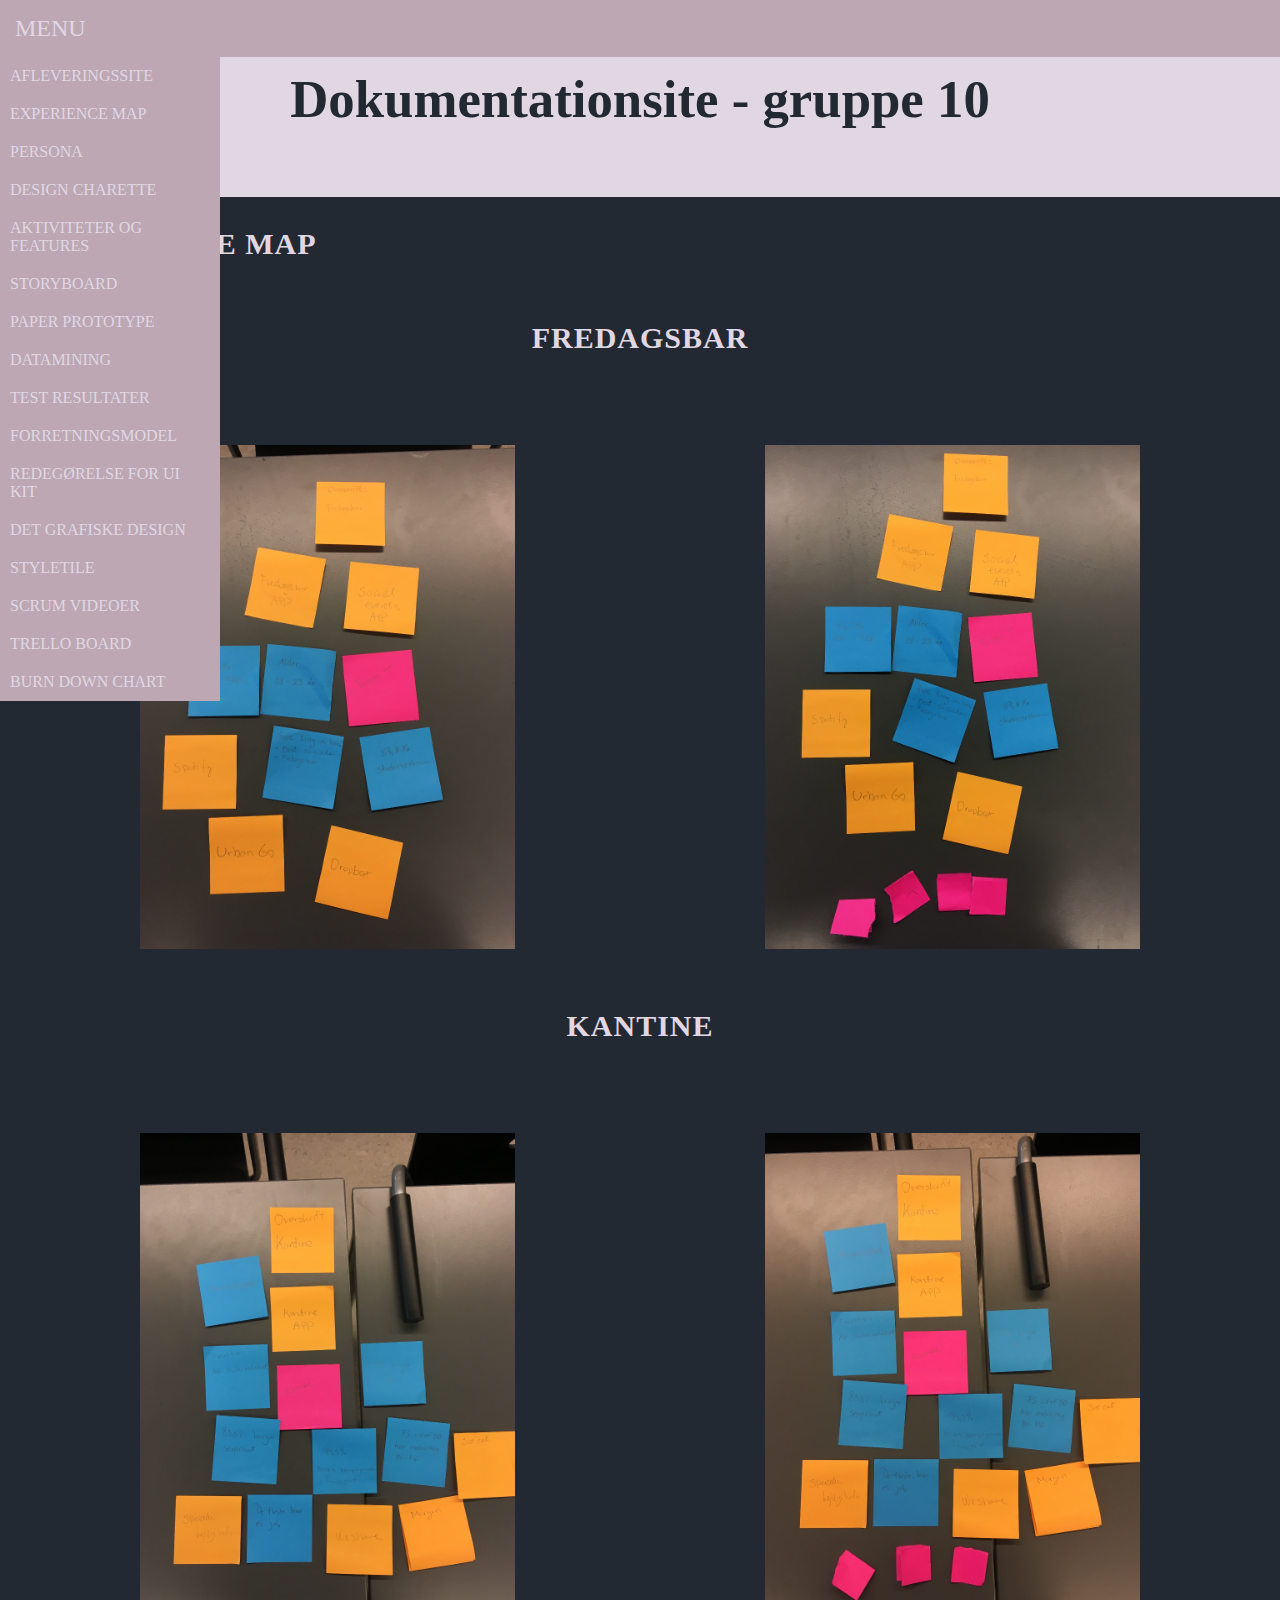
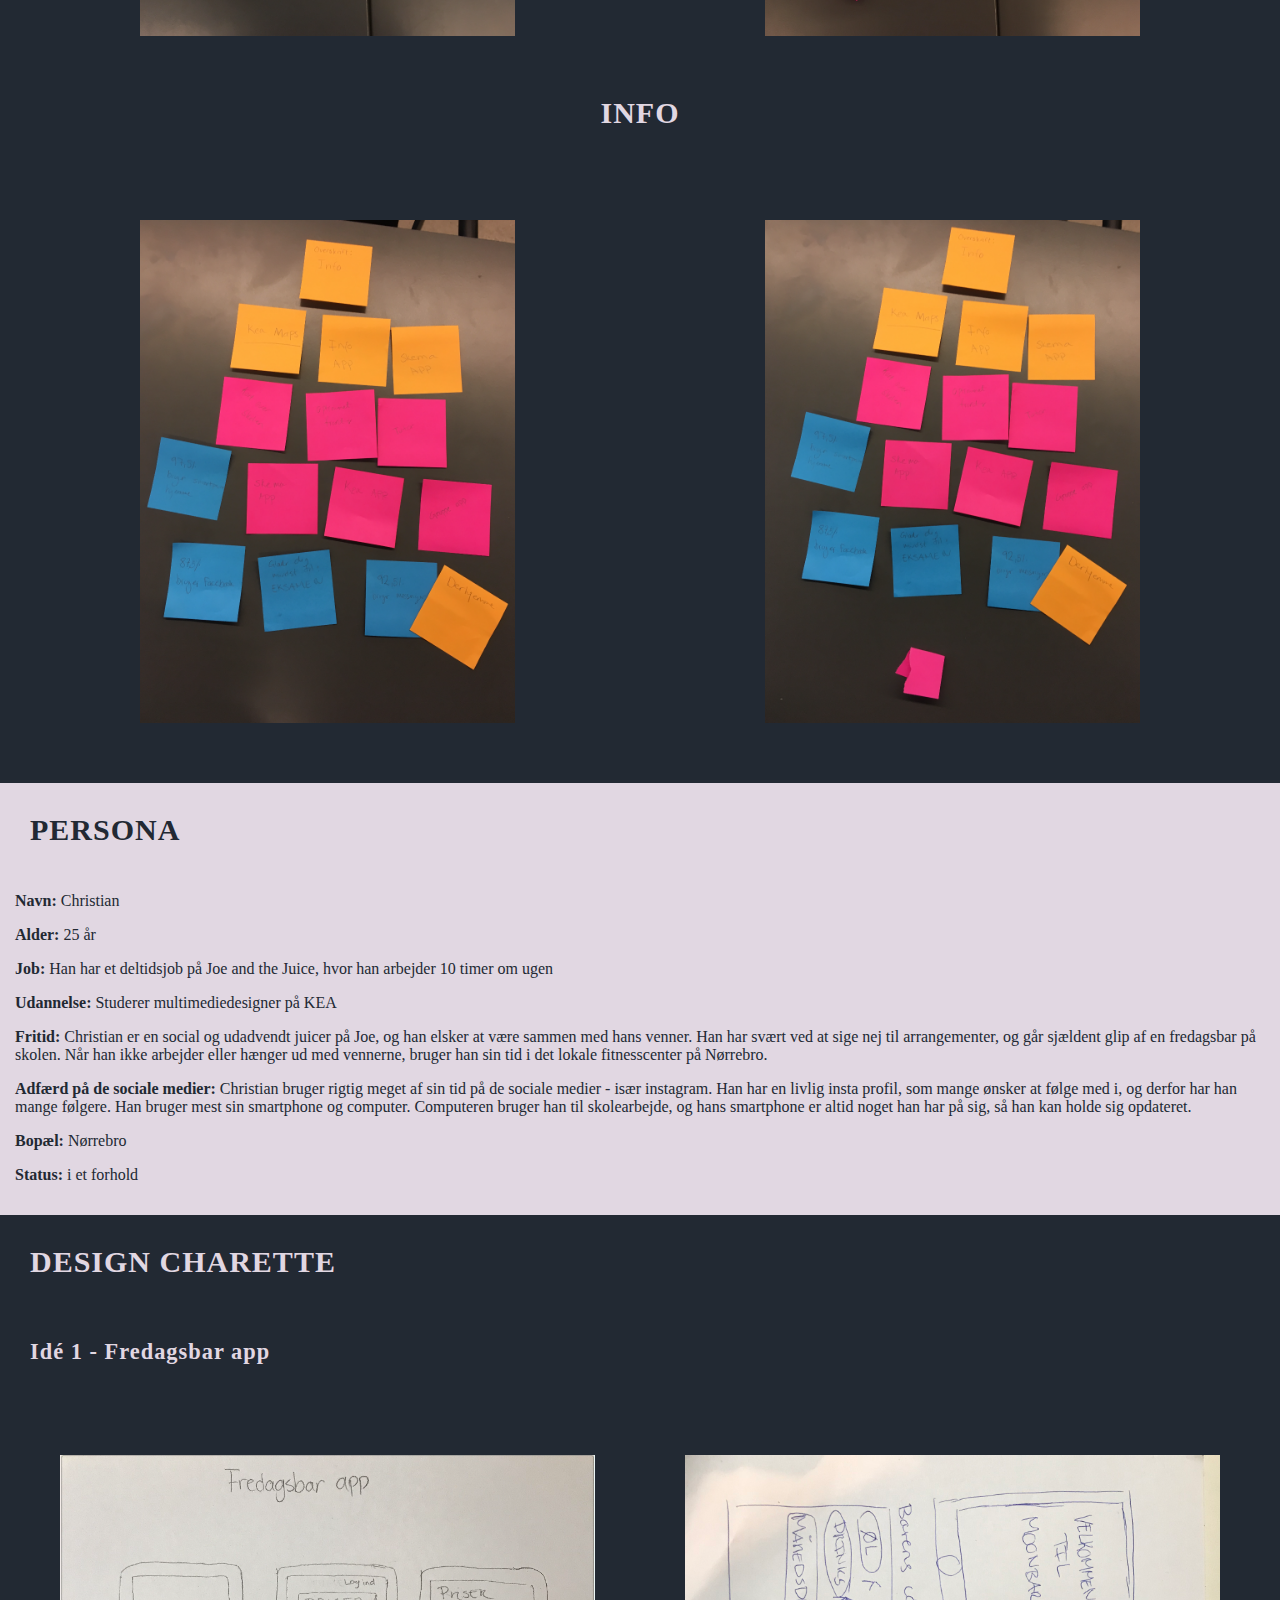
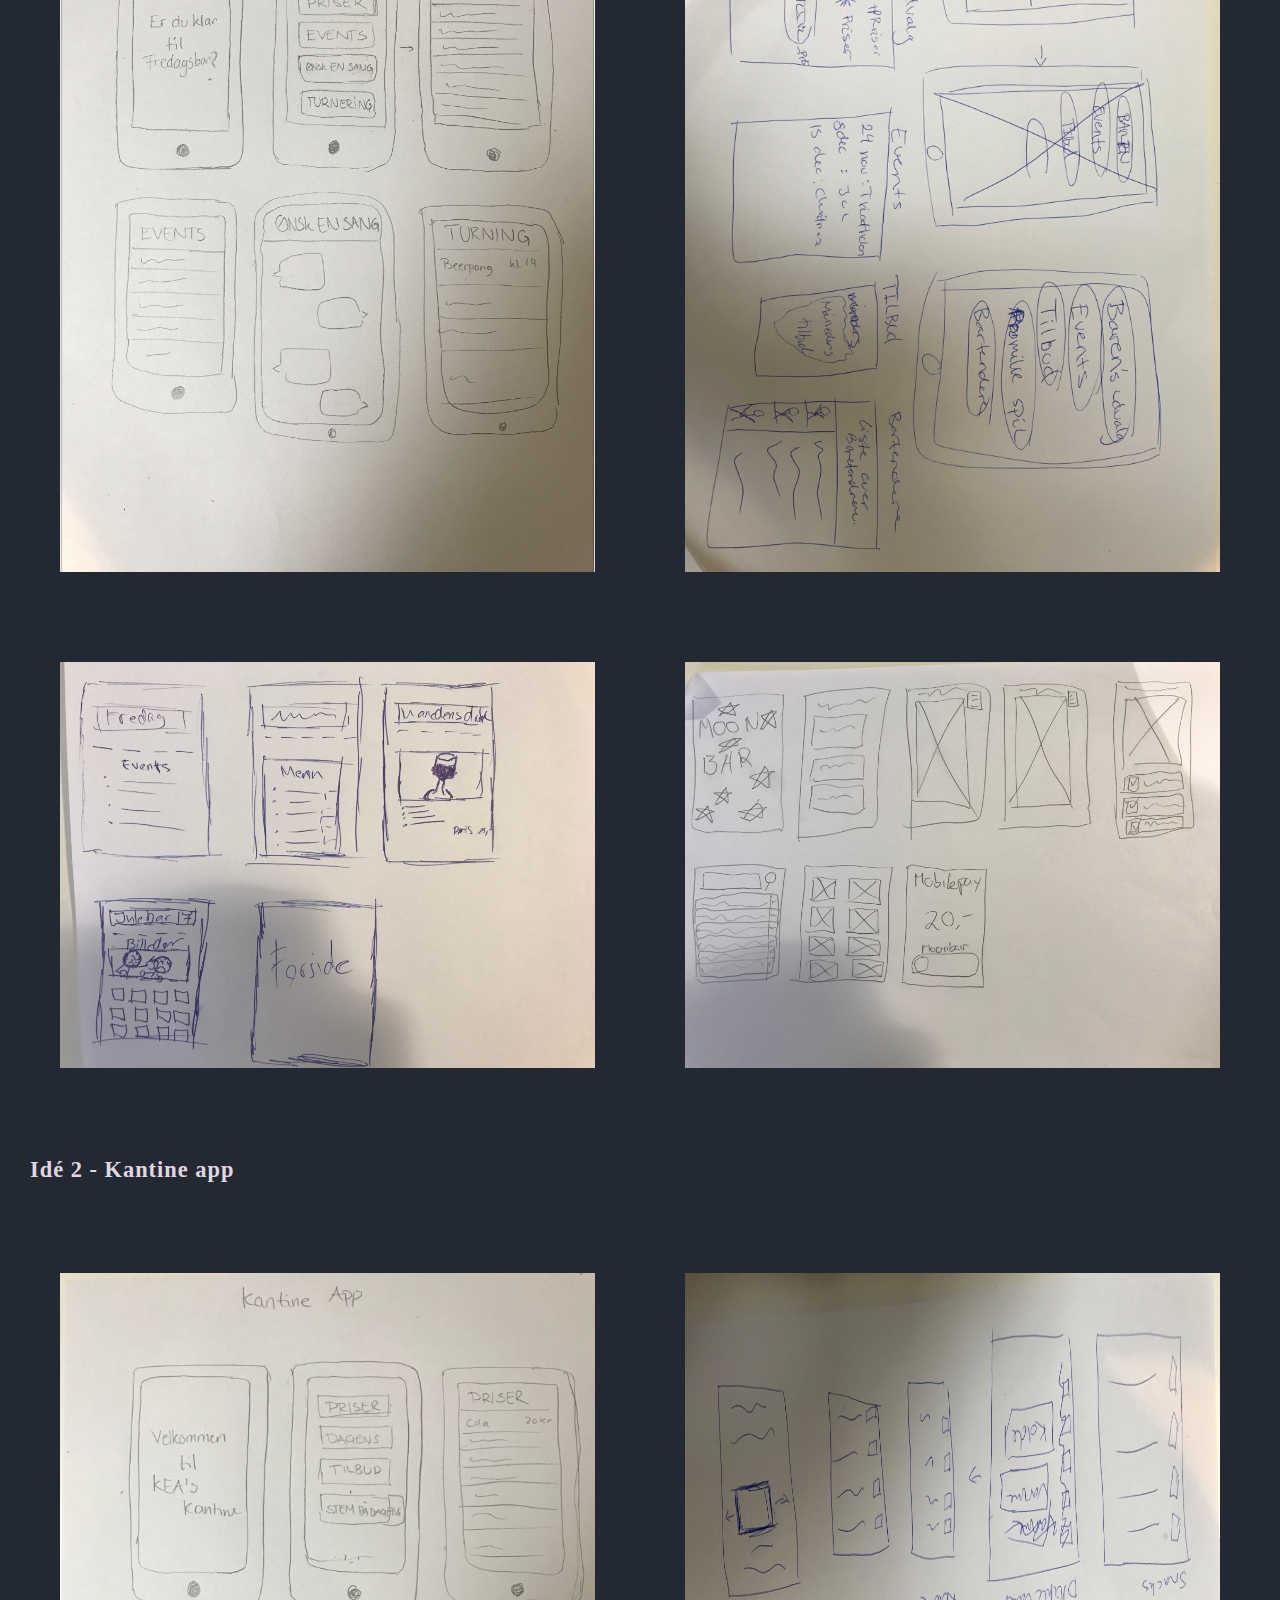
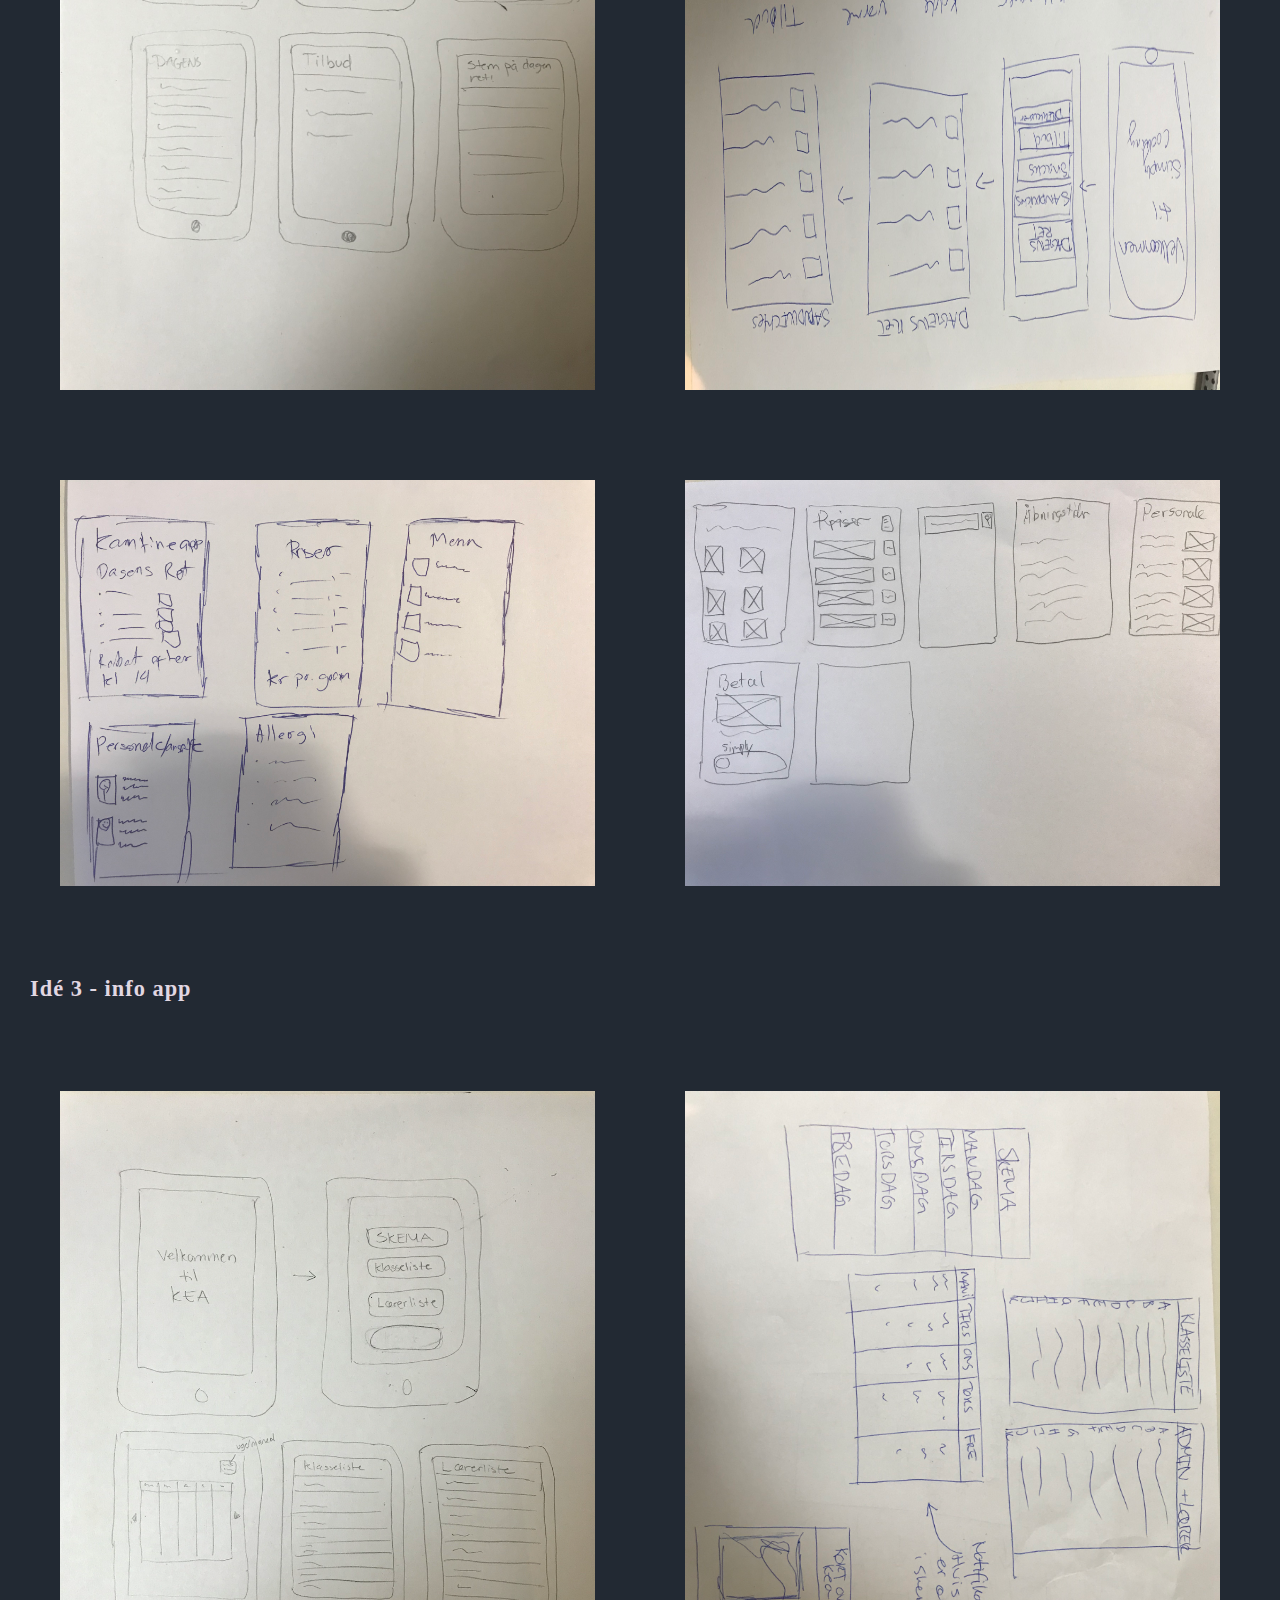
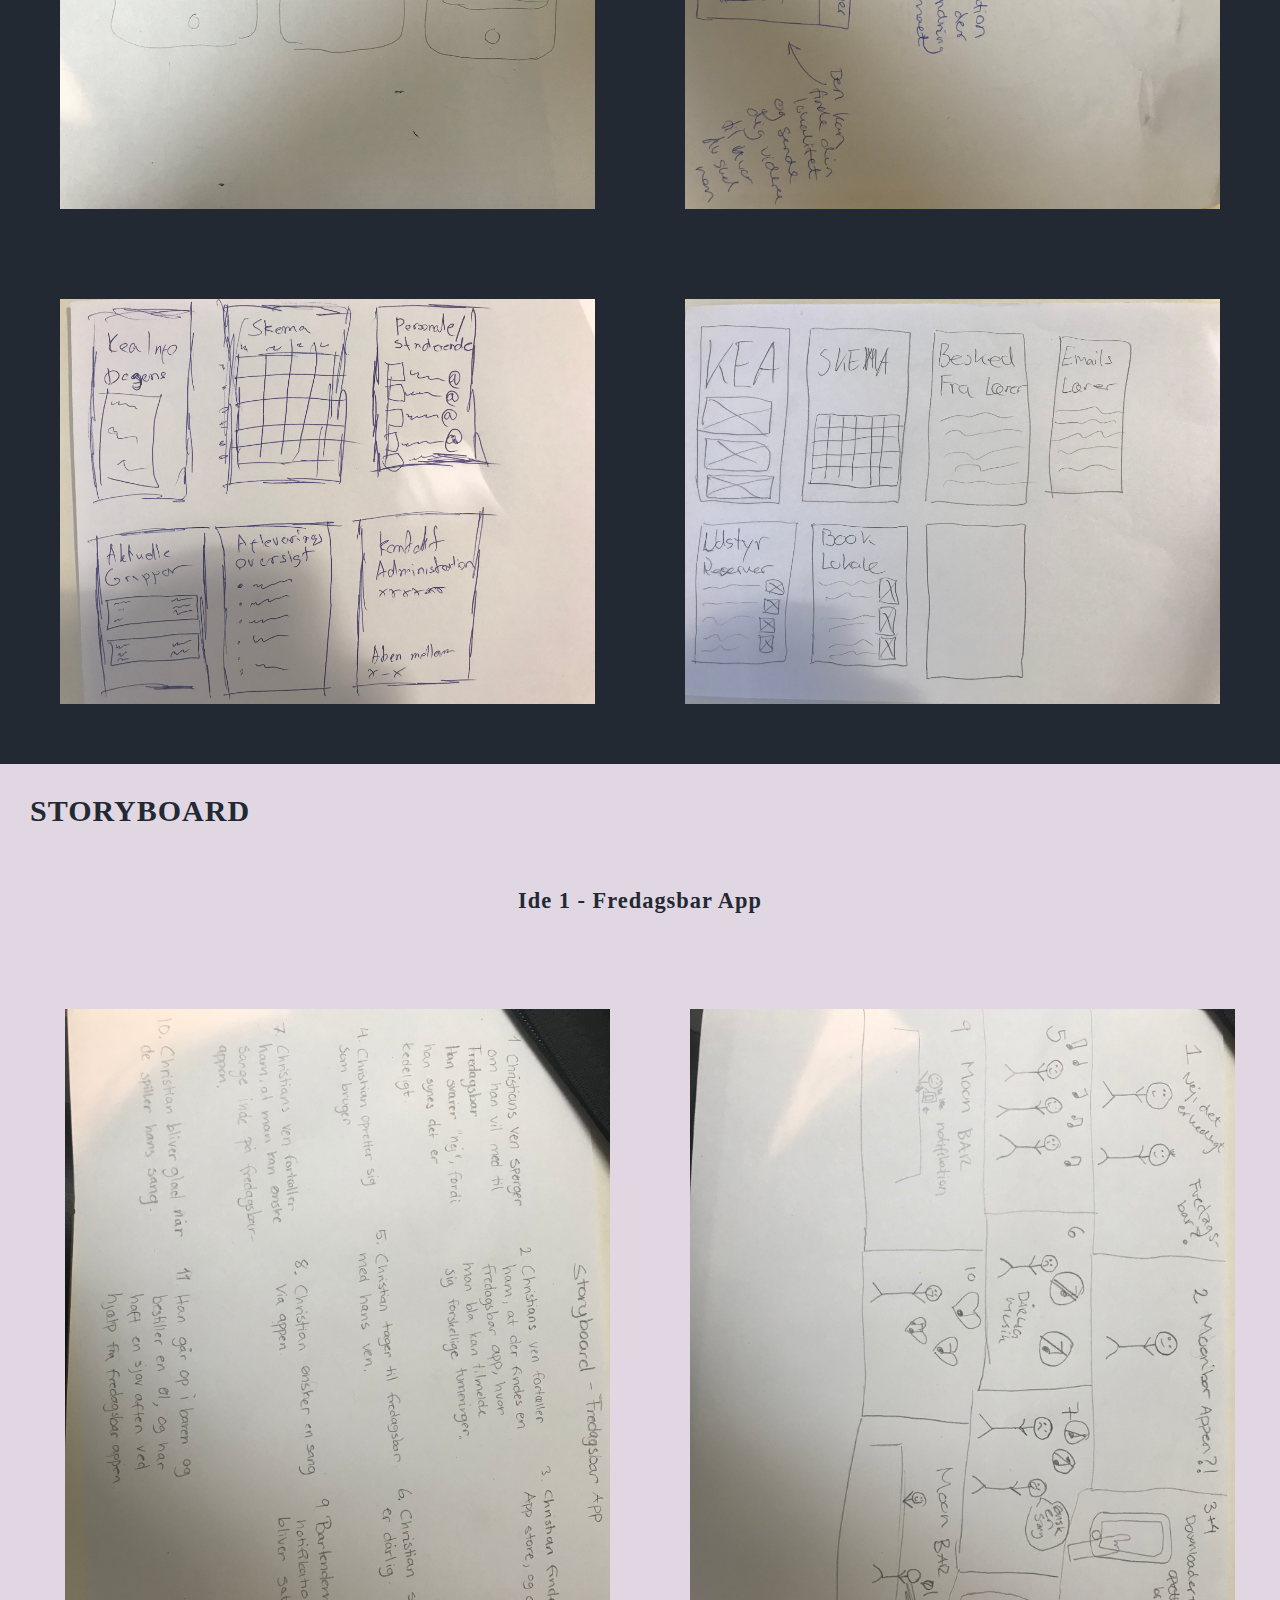
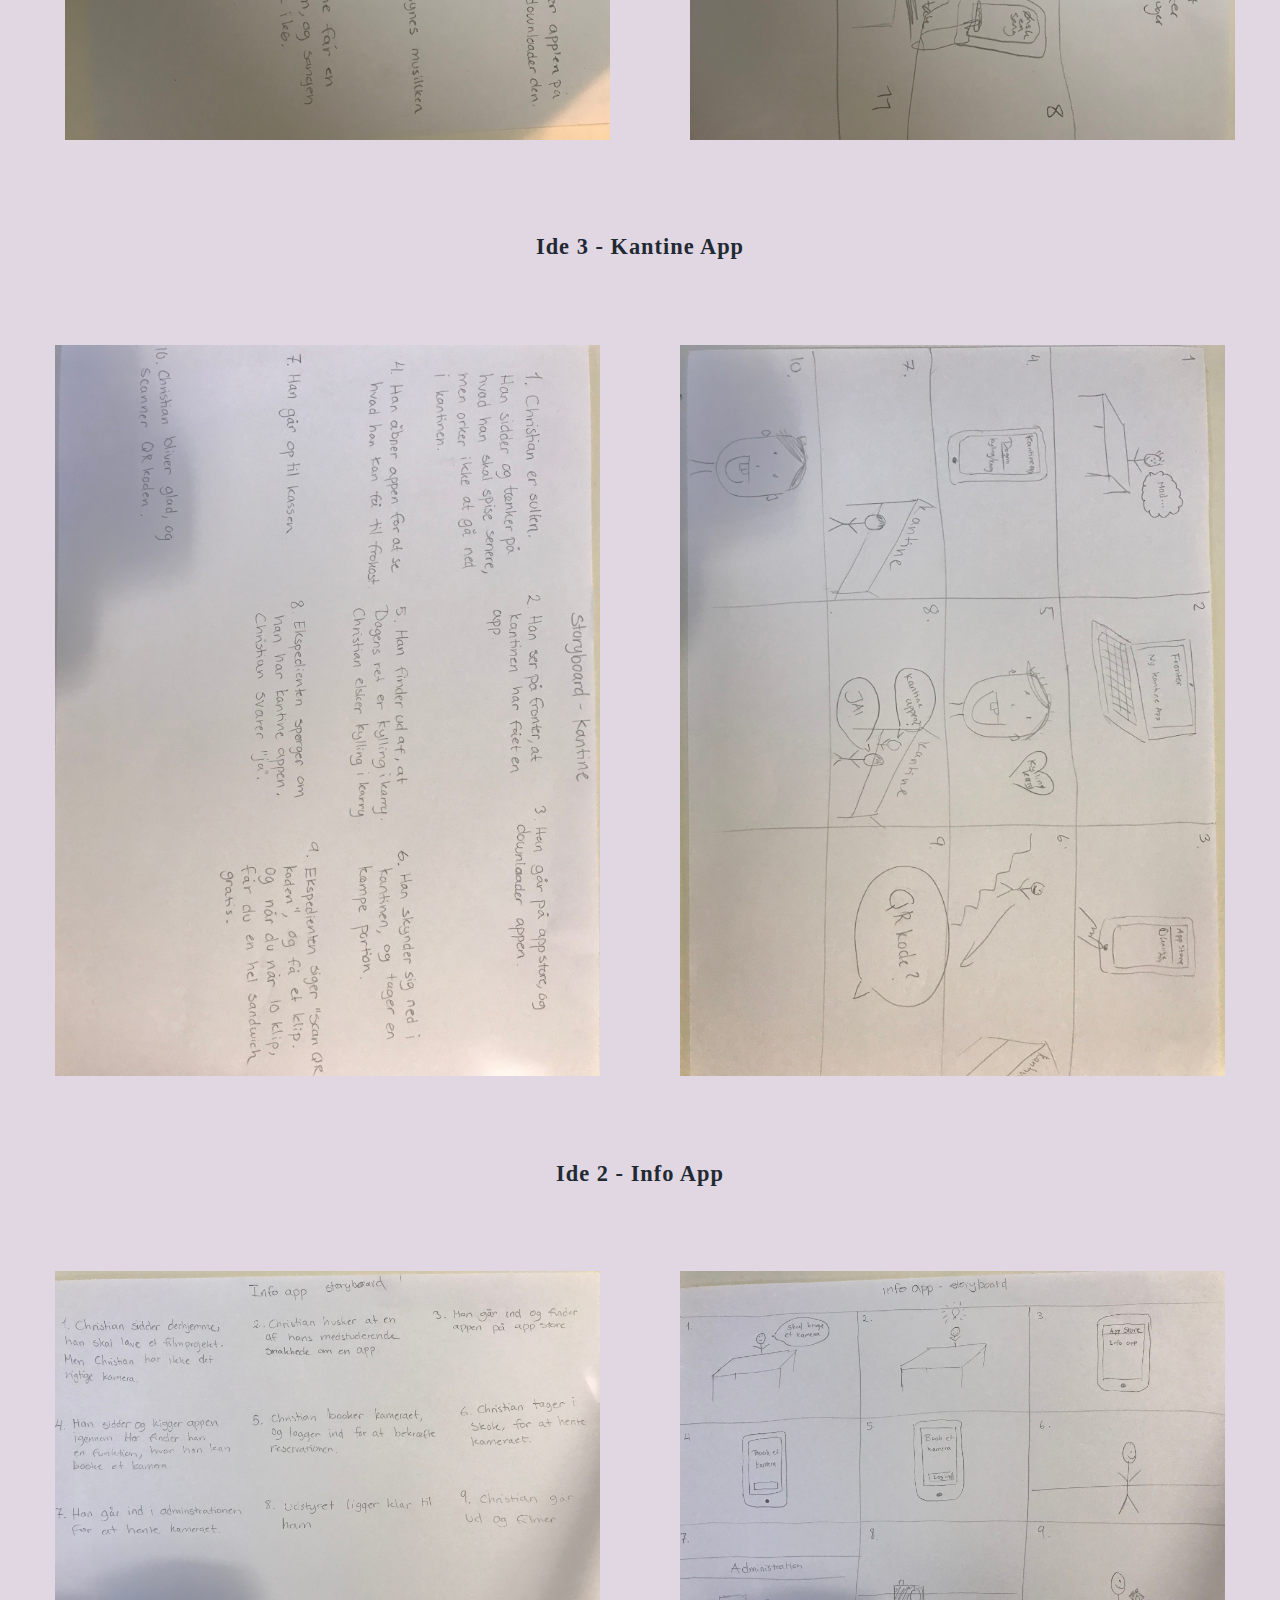
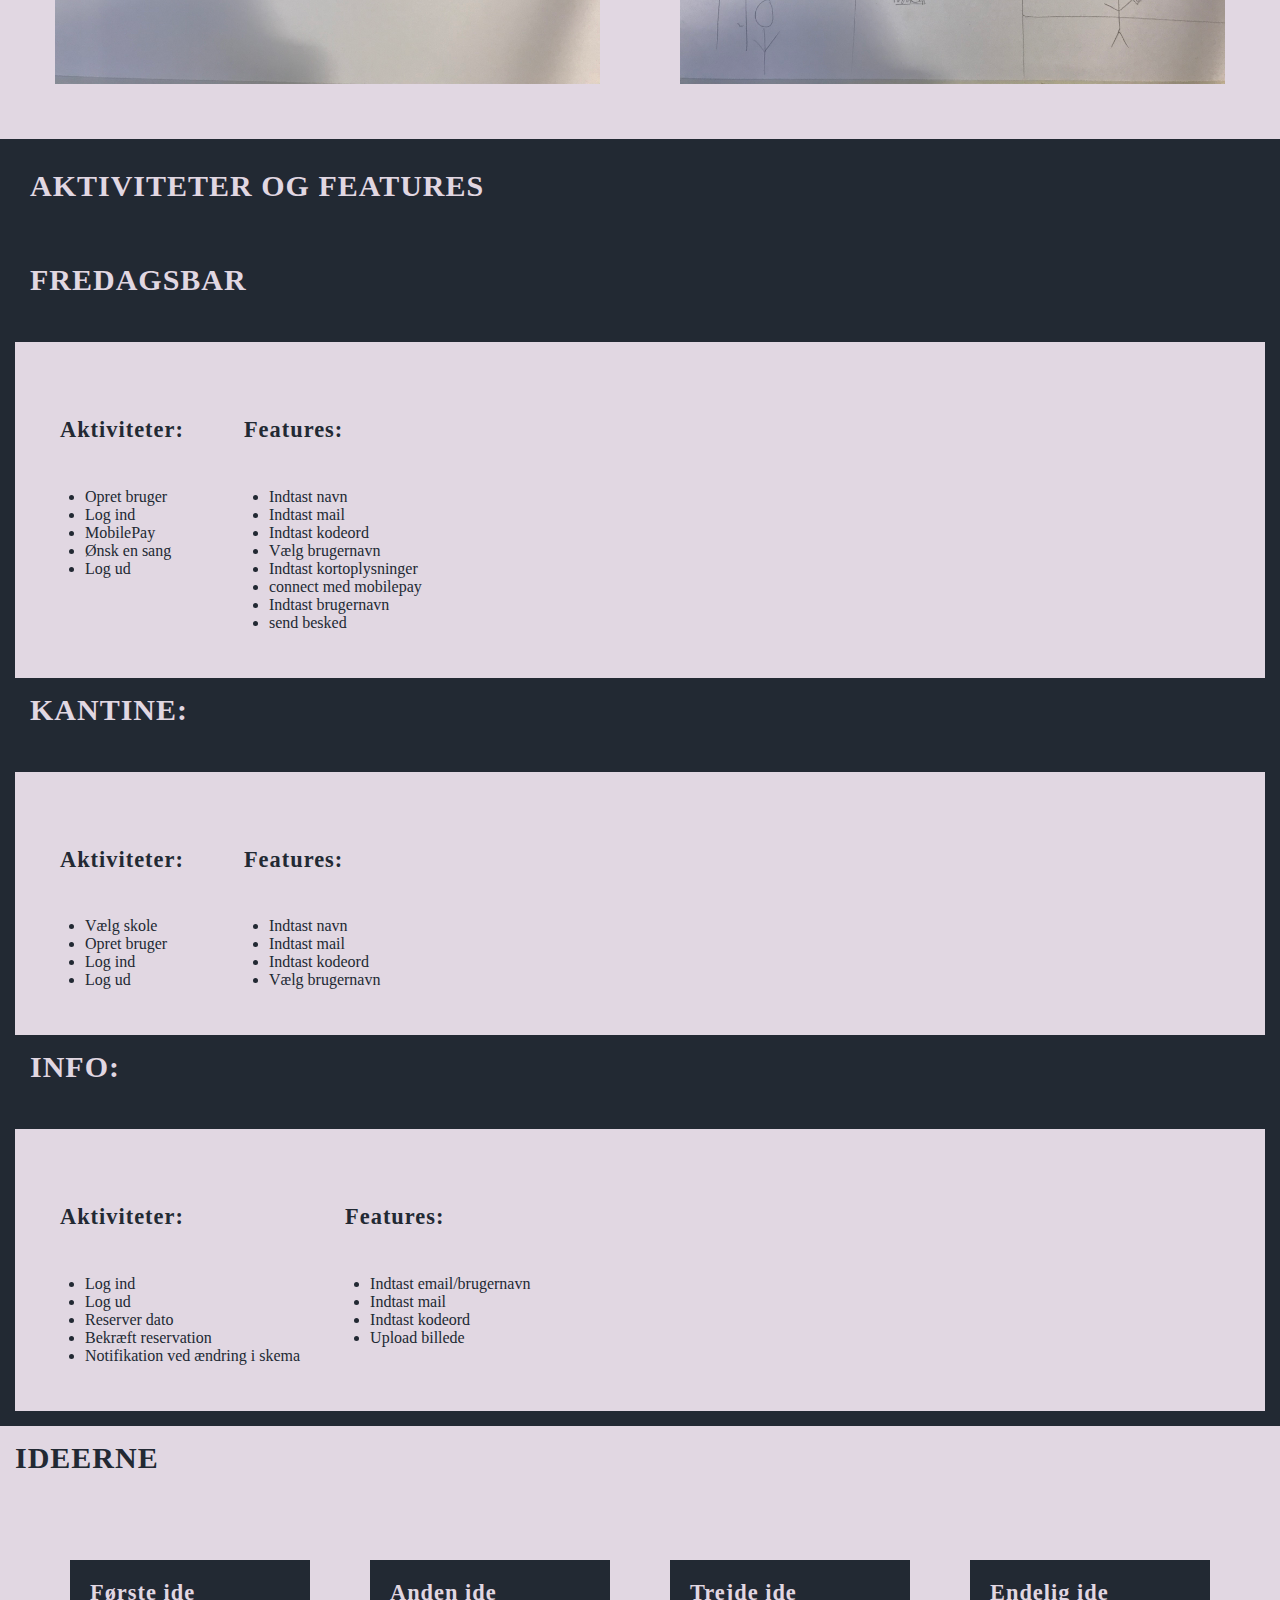
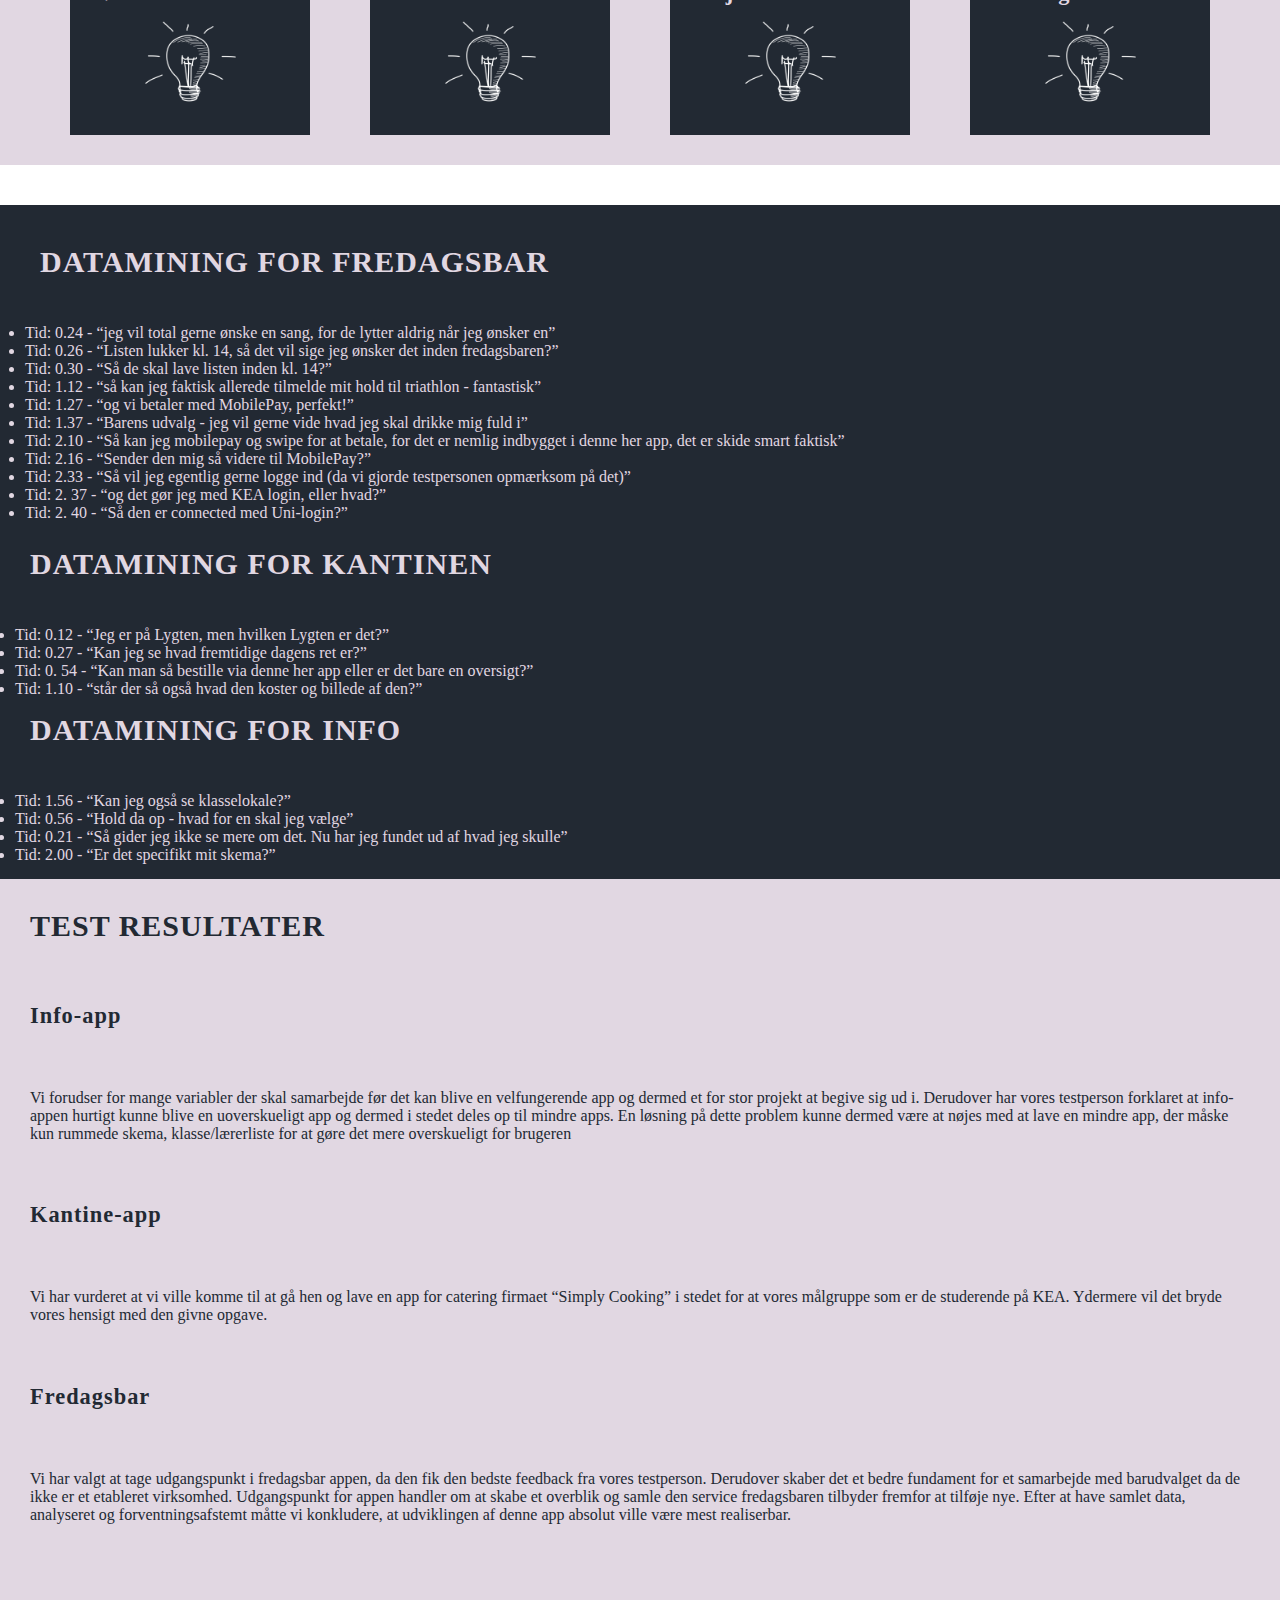
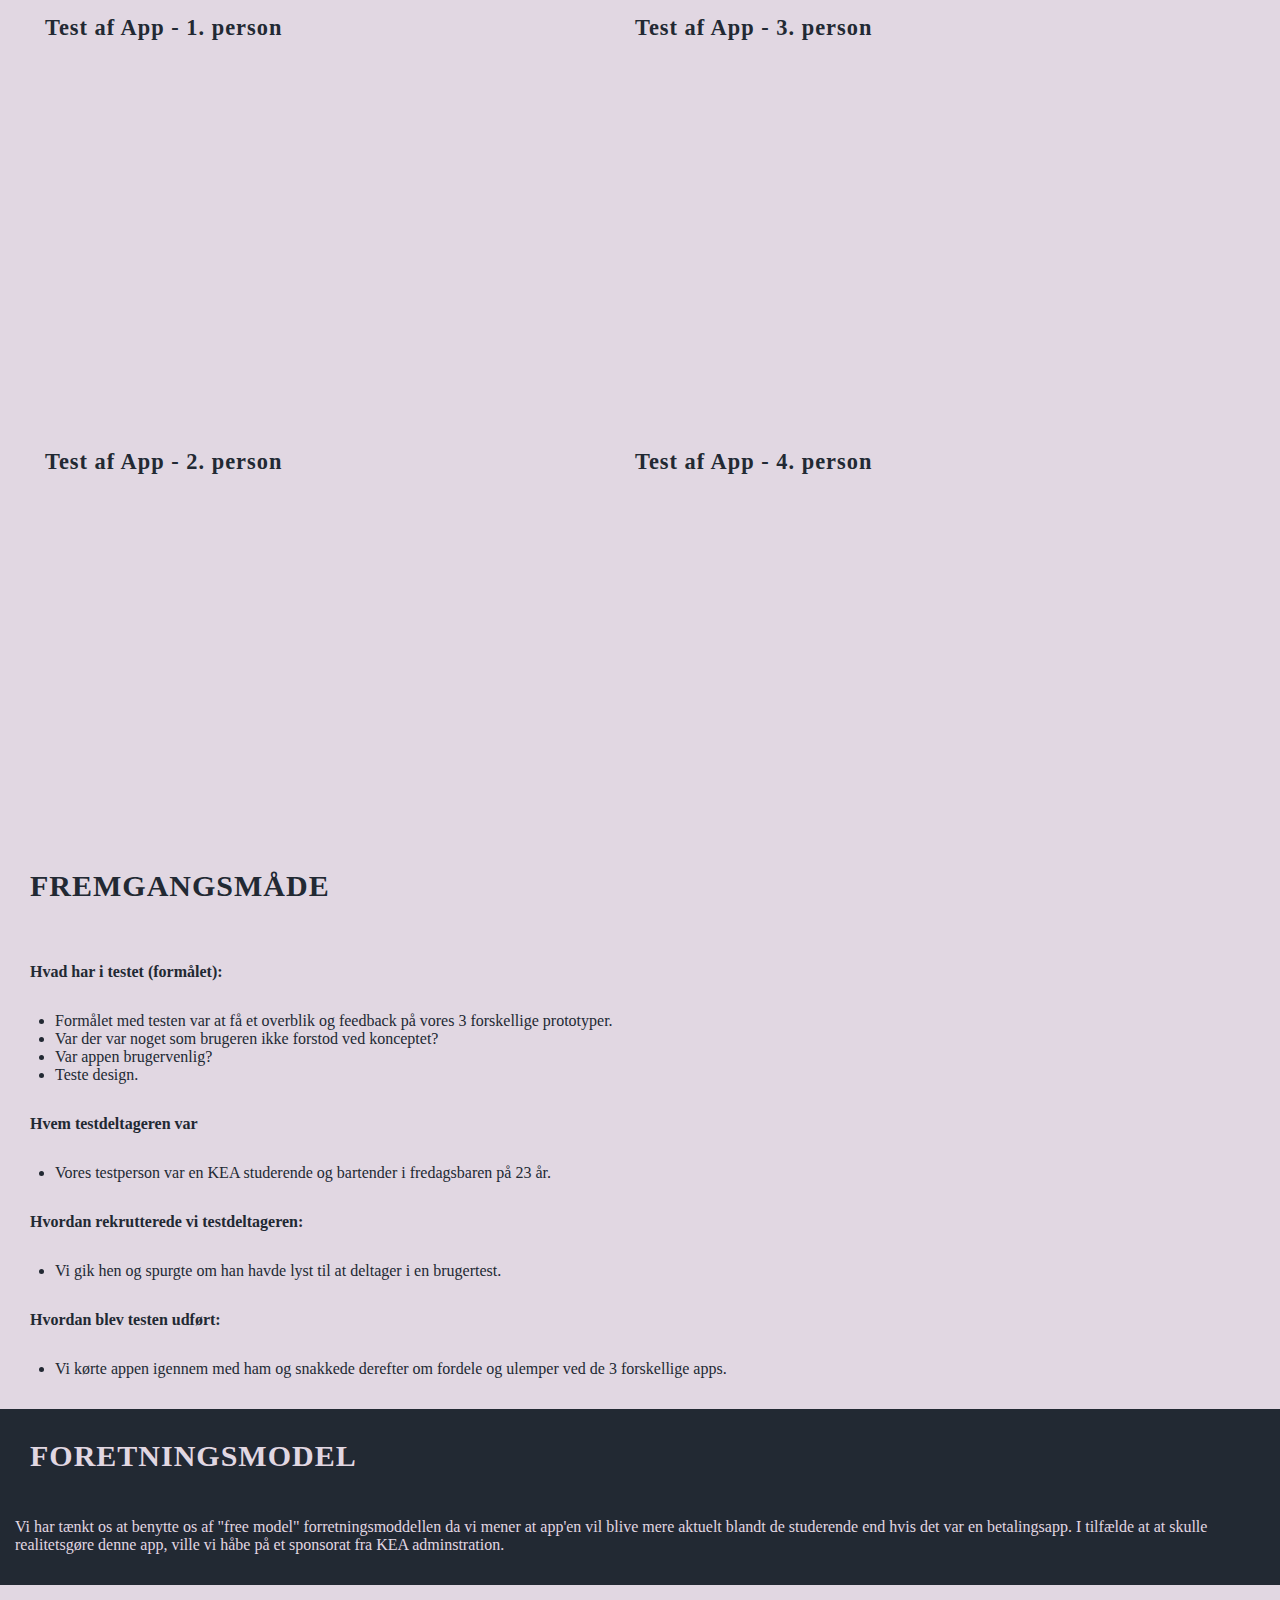
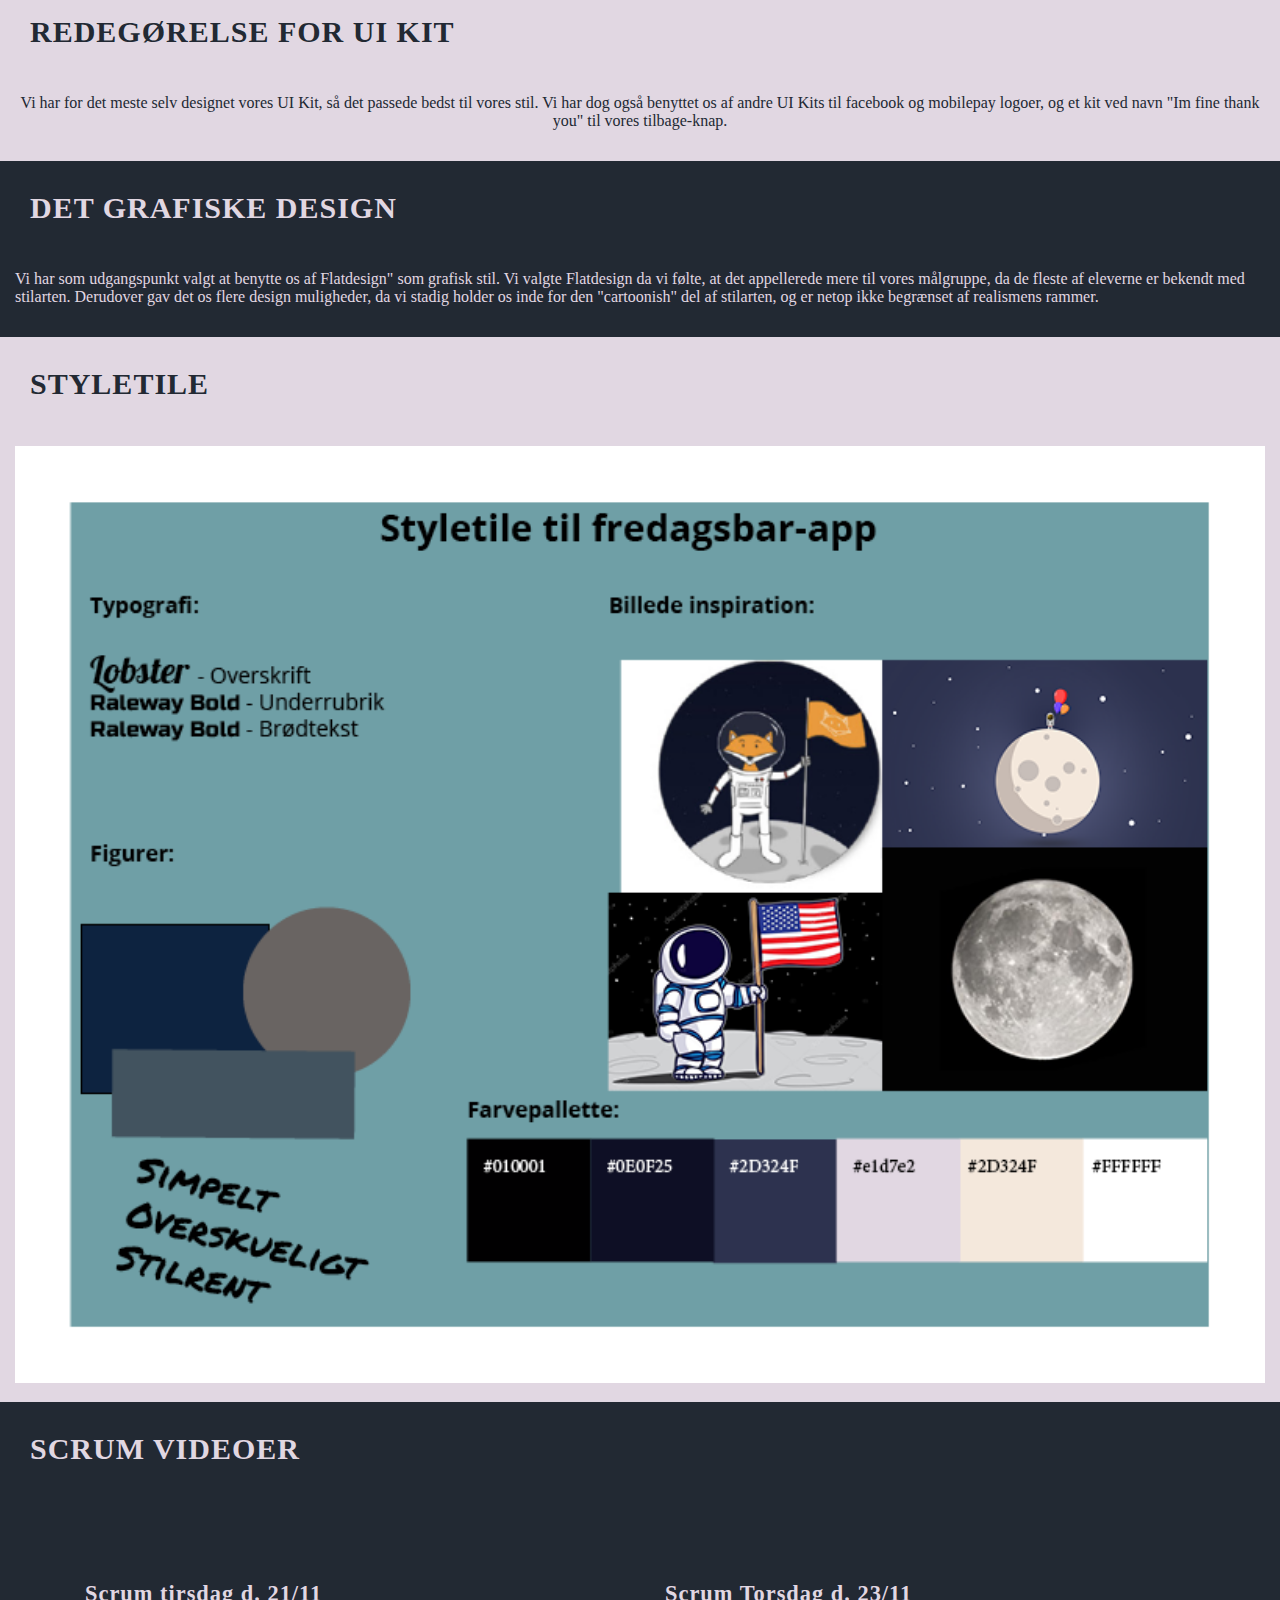
==== commit cad7d4e7: "g" ====
--- a/index.html
+++ b/index.html
@@ -546,6 +546,38 @@
                 </p>
 
             </div>
+        </div>
+
+
+
+
+        <div id="usability_test">
+            <div class=" us1">
+
+                <h4> Test af App - 1. person
+                </h4>
+
+                <iframe width="560" height="315" src="https://www.youtube.com/embed/OEH_H38AveM" frameborder="0" allowfullscreen></iframe>
+
+
+
+                <h4> Test af App - 2. person
+
+                </h4>
+                <iframe width="560" height="315" src="https://www.youtube.com/embed/lnFU8rgtHOY" frameborder="0" allowfullscreen></iframe>
+
+            </div>
+
+            <div class="us2">
+
+                <h4> Test af App - 3. person </h4><iframe width="560" height="315" src="https://www.youtube.com/embed/8gKaGncEfPc" frameborder="0" allowfullscreen></iframe>
+
+                <h4> Test af App - 4. person </h4>
+
+                <iframe width="560" height="315" src="https://www.youtube.com/embed/To0W2Uv9XPA" frameborder="0" allowfullscreen></iframe>
+            </div>
+
+
 
 
 
@@ -615,7 +647,7 @@
 
             <h3> Redegørelse for ui kit</h3>
 
-
+            <p> Vi har for det meste selv designet vores UI Kit, så det passede bedst til vores stil. Vi har dog også benyttet os af andre UI Kits til facebook og mobilepay logoer, og et kit ved navn "Im fine thank you" til vores tilbage-knap.</p>
 
         </div>
 
@@ -630,6 +662,7 @@
     <section id=" grafiskedesign">
         <div id="design">
             <h3> Det grafiske design</h3>
+
             <p> Vi har som udgangspunkt valgt at benytte os af Flatdesign" som grafisk stil. Vi valgte Flatdesign da vi følte, at det appellerede mere til vores målgruppe, da de fleste af eleverne er bekendt med stilarten. Derudover gav det os flere design muligheder, da vi stadig holder os inde for den "cartoonish" del af stilarten, og er netop ikke begrænset af realismens rammer. </p>
 
 
@@ -673,7 +706,6 @@
 
 
 
-
                 <h4> Scrum Onsdag d. 22/11
 
                 </h4>
--- a/stylesheet.css
+++ b/stylesheet.css
@@ -252,6 +252,12 @@
 
 }
 
+#experience_map h2 {
+
+    color: #e1d7e2;
+
+}
+
 #map h3 {
     text-align: center;
     color: #e1d7e2;
@@ -622,6 +628,10 @@
 #data {
     background-color: #222933;
     padding: 15px;
+    color: #e1d7e2;
+}
+
+#data h3 {
     color: #e1d7e2;
 }
 
@@ -652,12 +662,34 @@
 }
 
 
+#usability_test {
+    display: flex;
+    flex-wrap: wrap;
+}
+
+
+.us1 {
+    padding: 15px;
+
+}
+
+.us2 {
+    padding: 15px;
+}
+
+
 
 /***********FORRETNIGSMODEL******************/
 
 #forretningsmodel {
     background-color: #222933;
     padding: 15px;
+    color: #e1d7e2;
+
+}
+
+
+#forretningsmodel h3 {
     color: #e1d7e2;
 
 }
@@ -668,13 +700,14 @@
 }
 
 
-/*********UIKIT************/
+/*********KIT************/
 
 #uikit {
     background-color: #e1d7e2;
     padding: 15px;
     color: #222933;
 }
+
 
 
 
@@ -690,6 +723,16 @@
 #design p {
     text-align: left;
 }
+
+#design h3 {
+    color: #e1d7e2;
+}
+
+
+
+
+
+
 
 /*********STYLETILE************/
 
@@ -760,12 +803,17 @@
     justify-content: center;
 }
 
+#scrum h3 {
+
+    color: #e1d7e2;
+}
 
 #scrum {
     padding: 15px;
     background-color: #222933;
     color: #e1d7e2;
 }
+
 
 #scrum h4 {
     color: #e1d7e2;
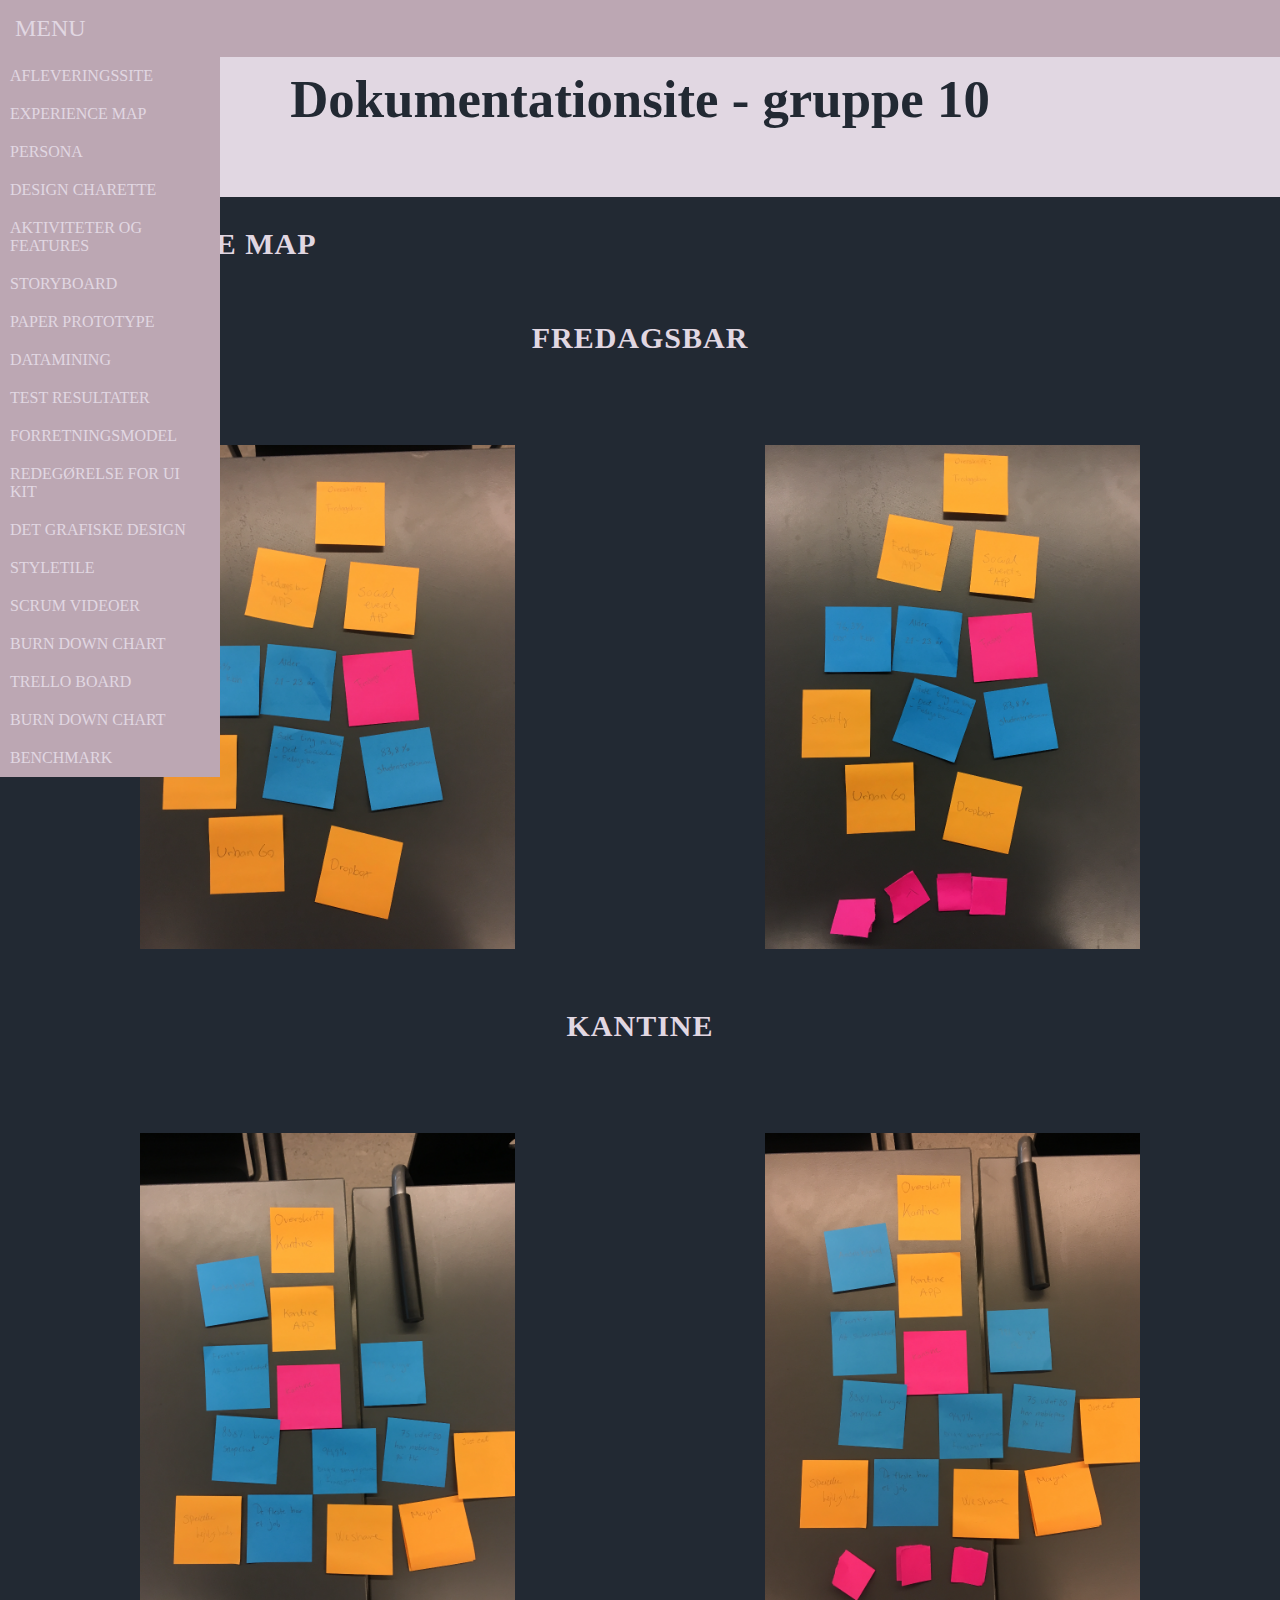
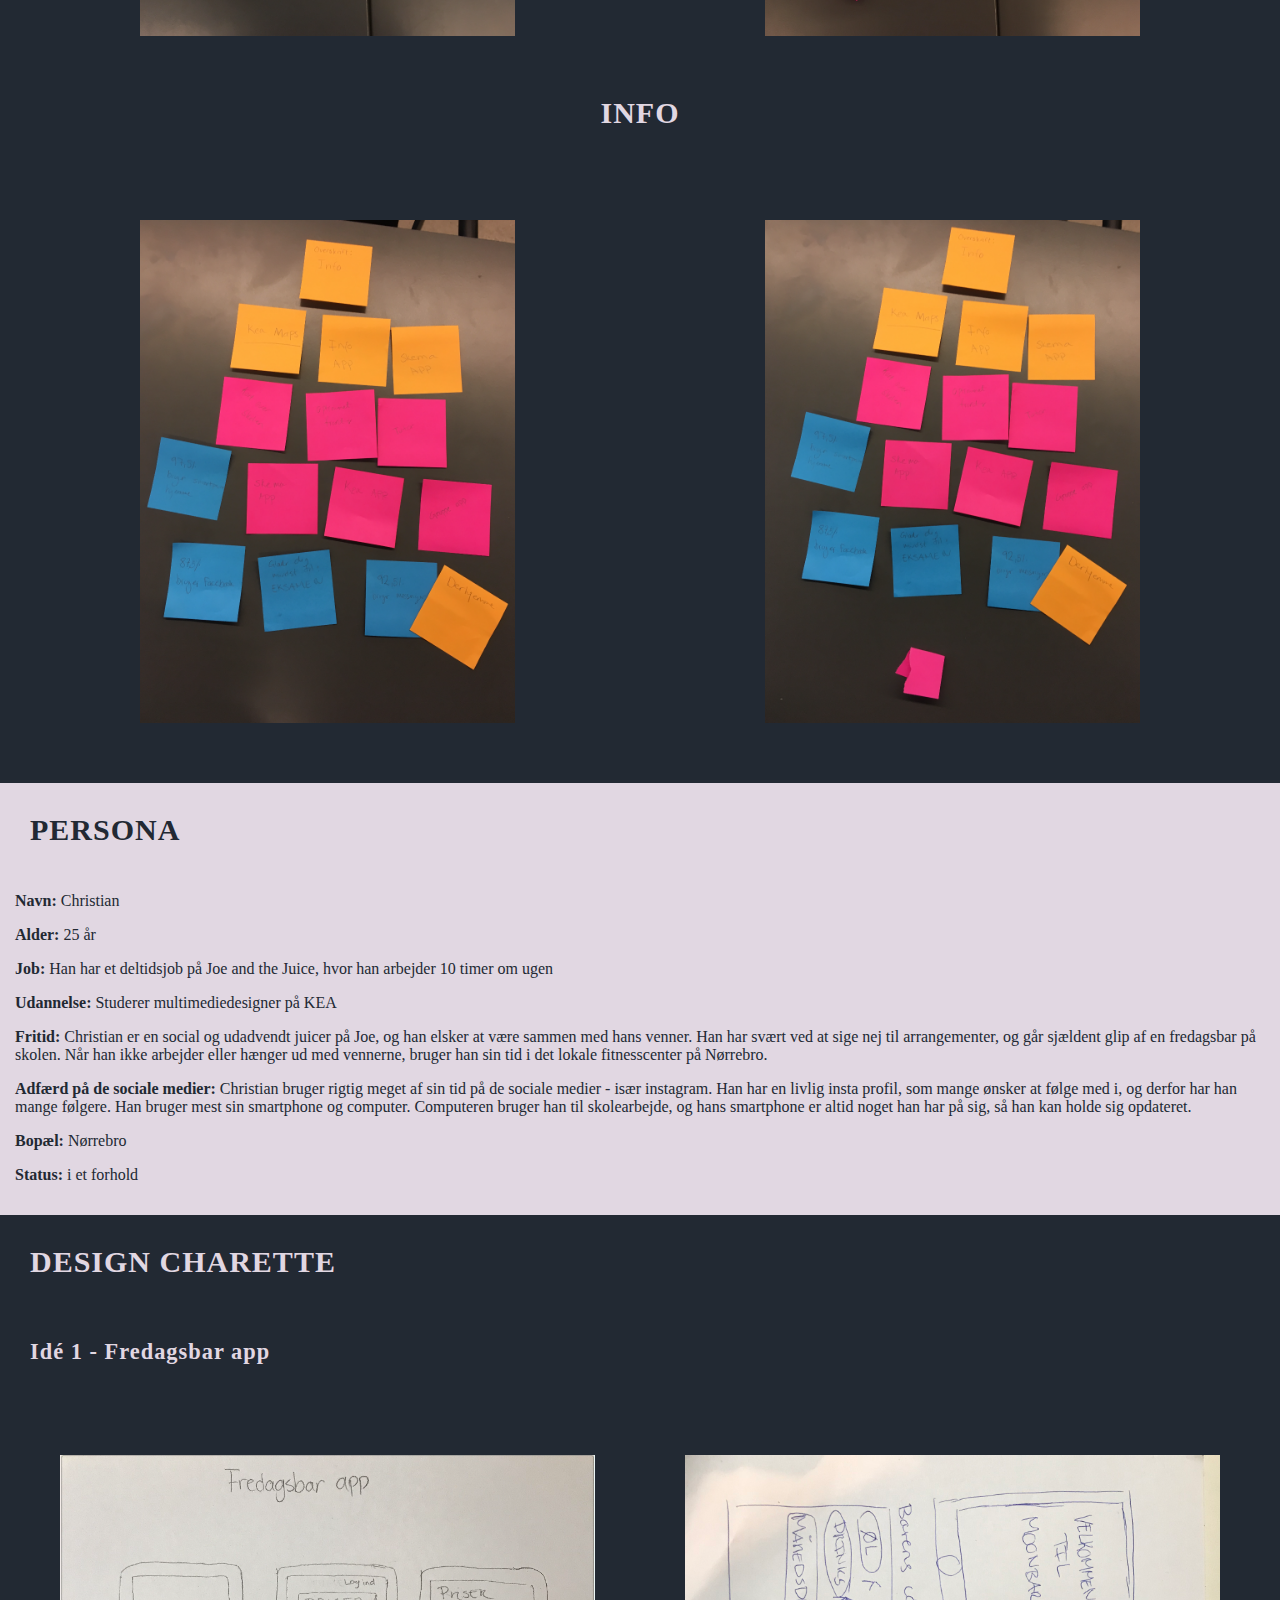
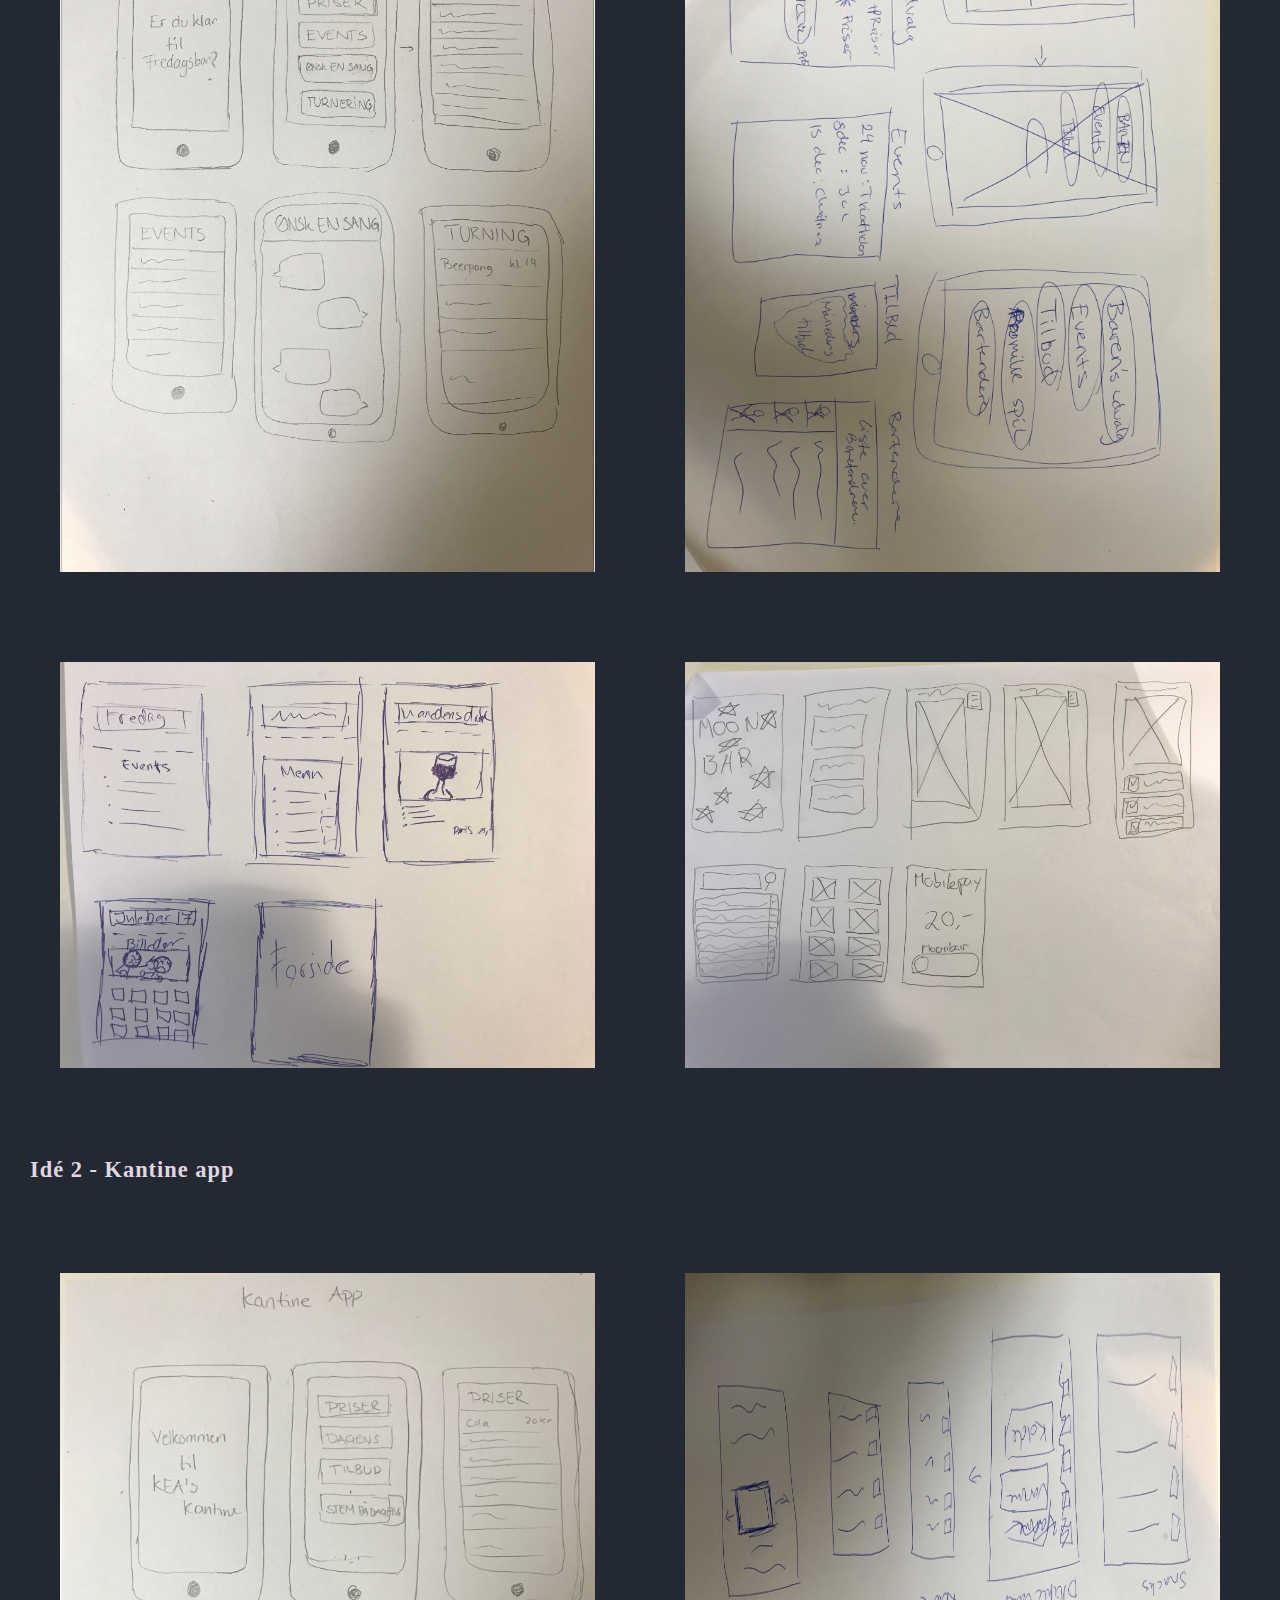
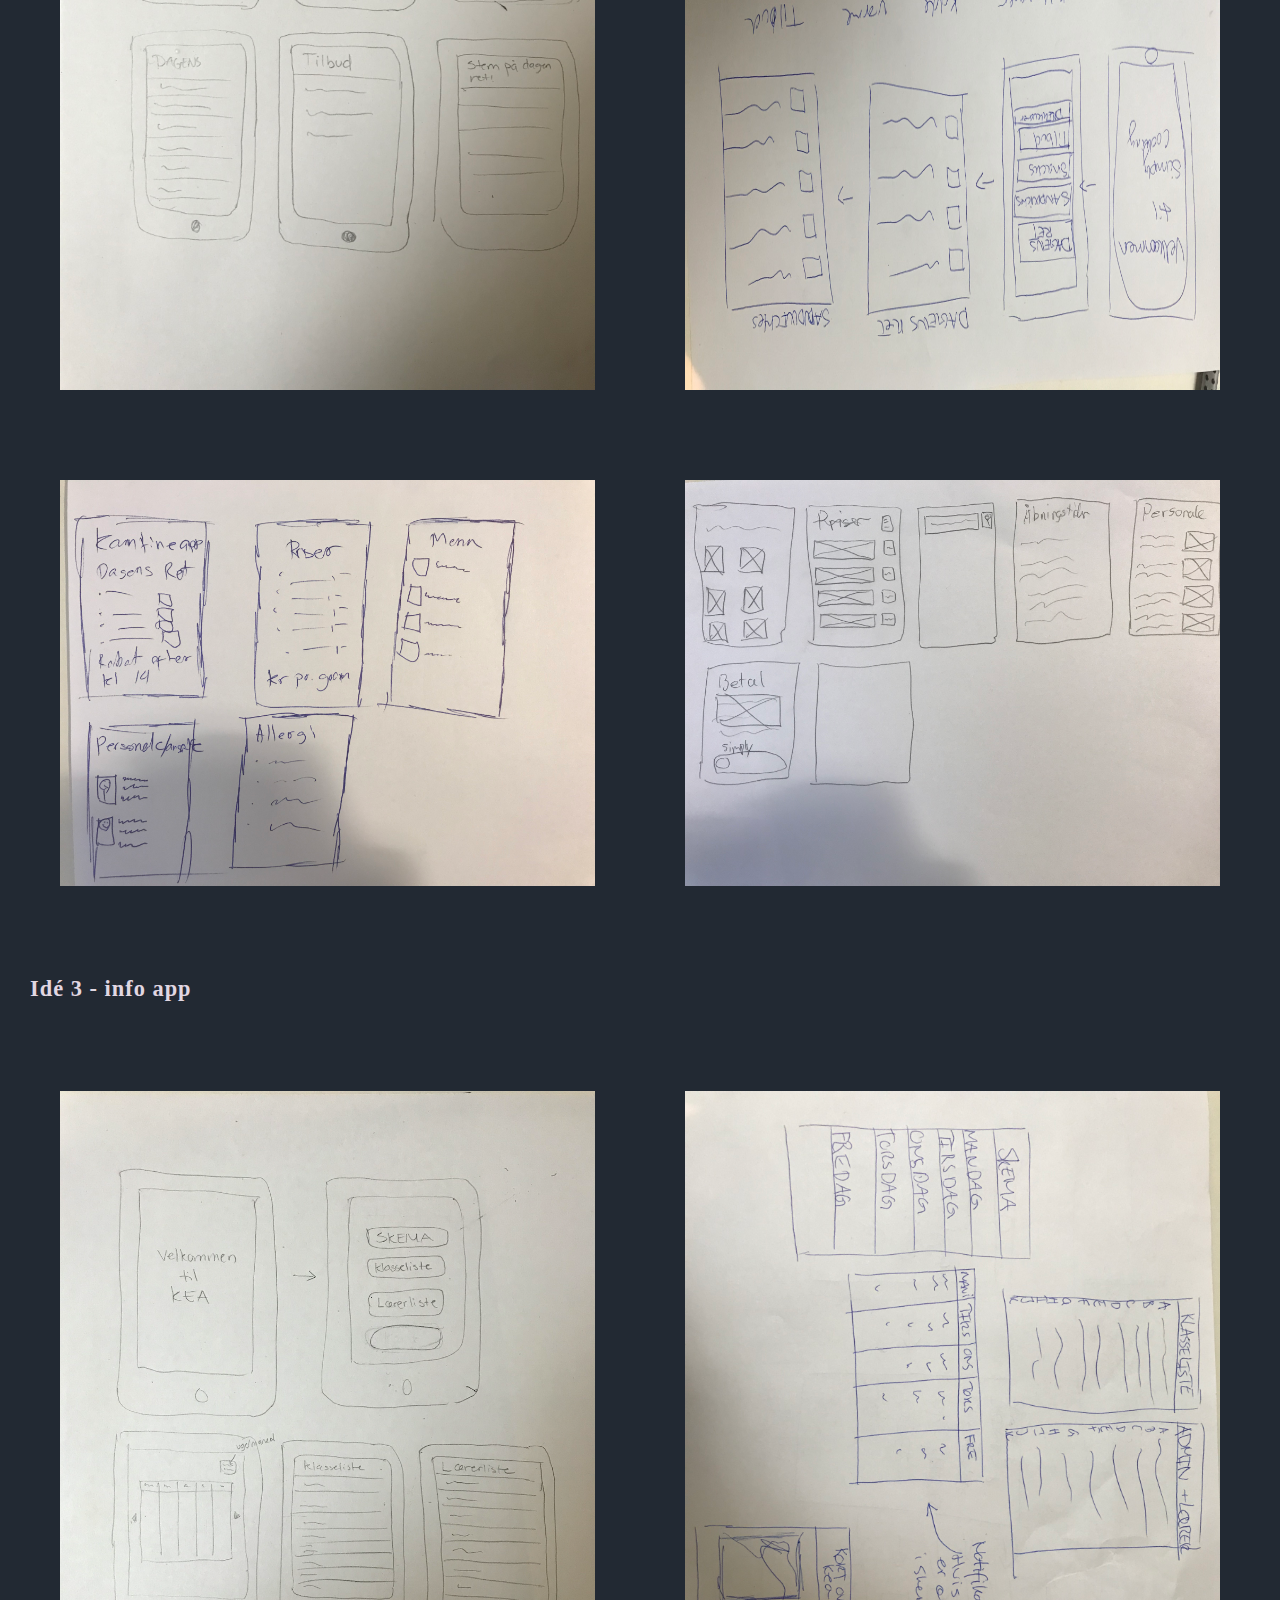
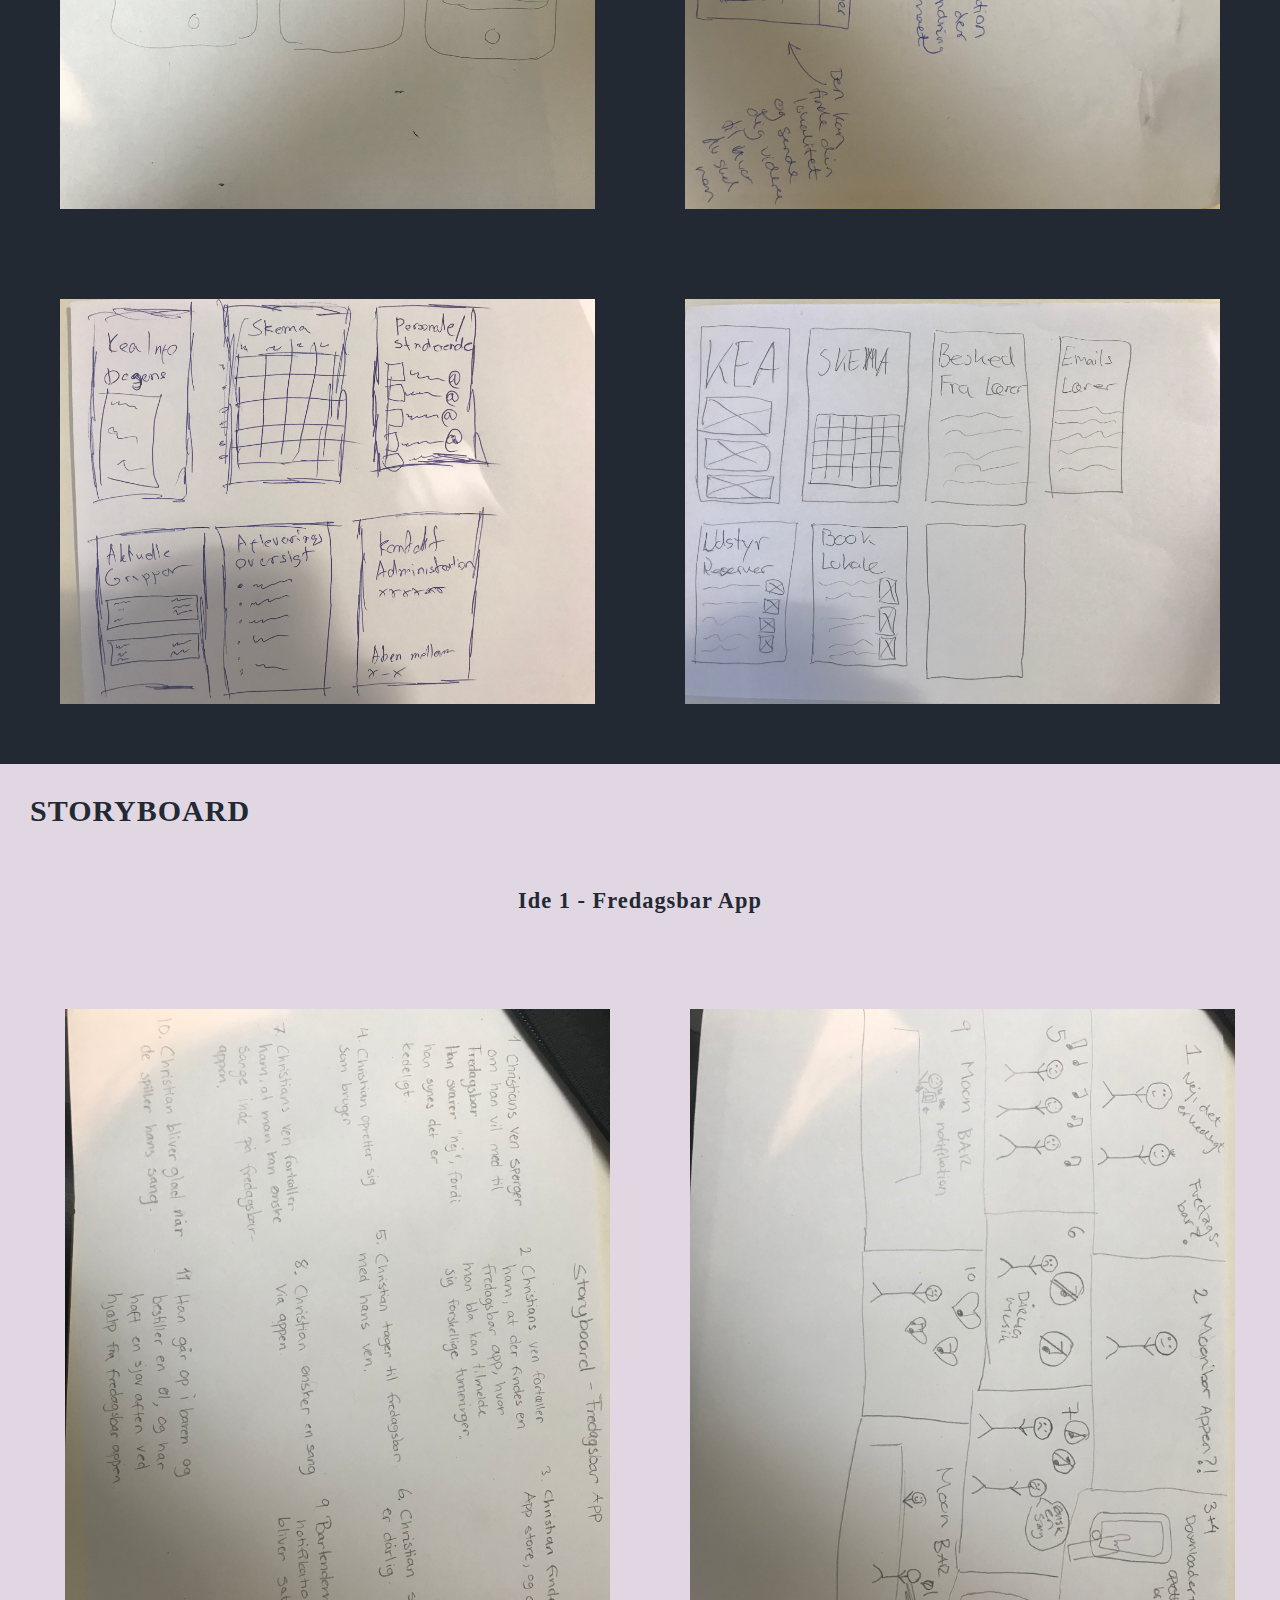
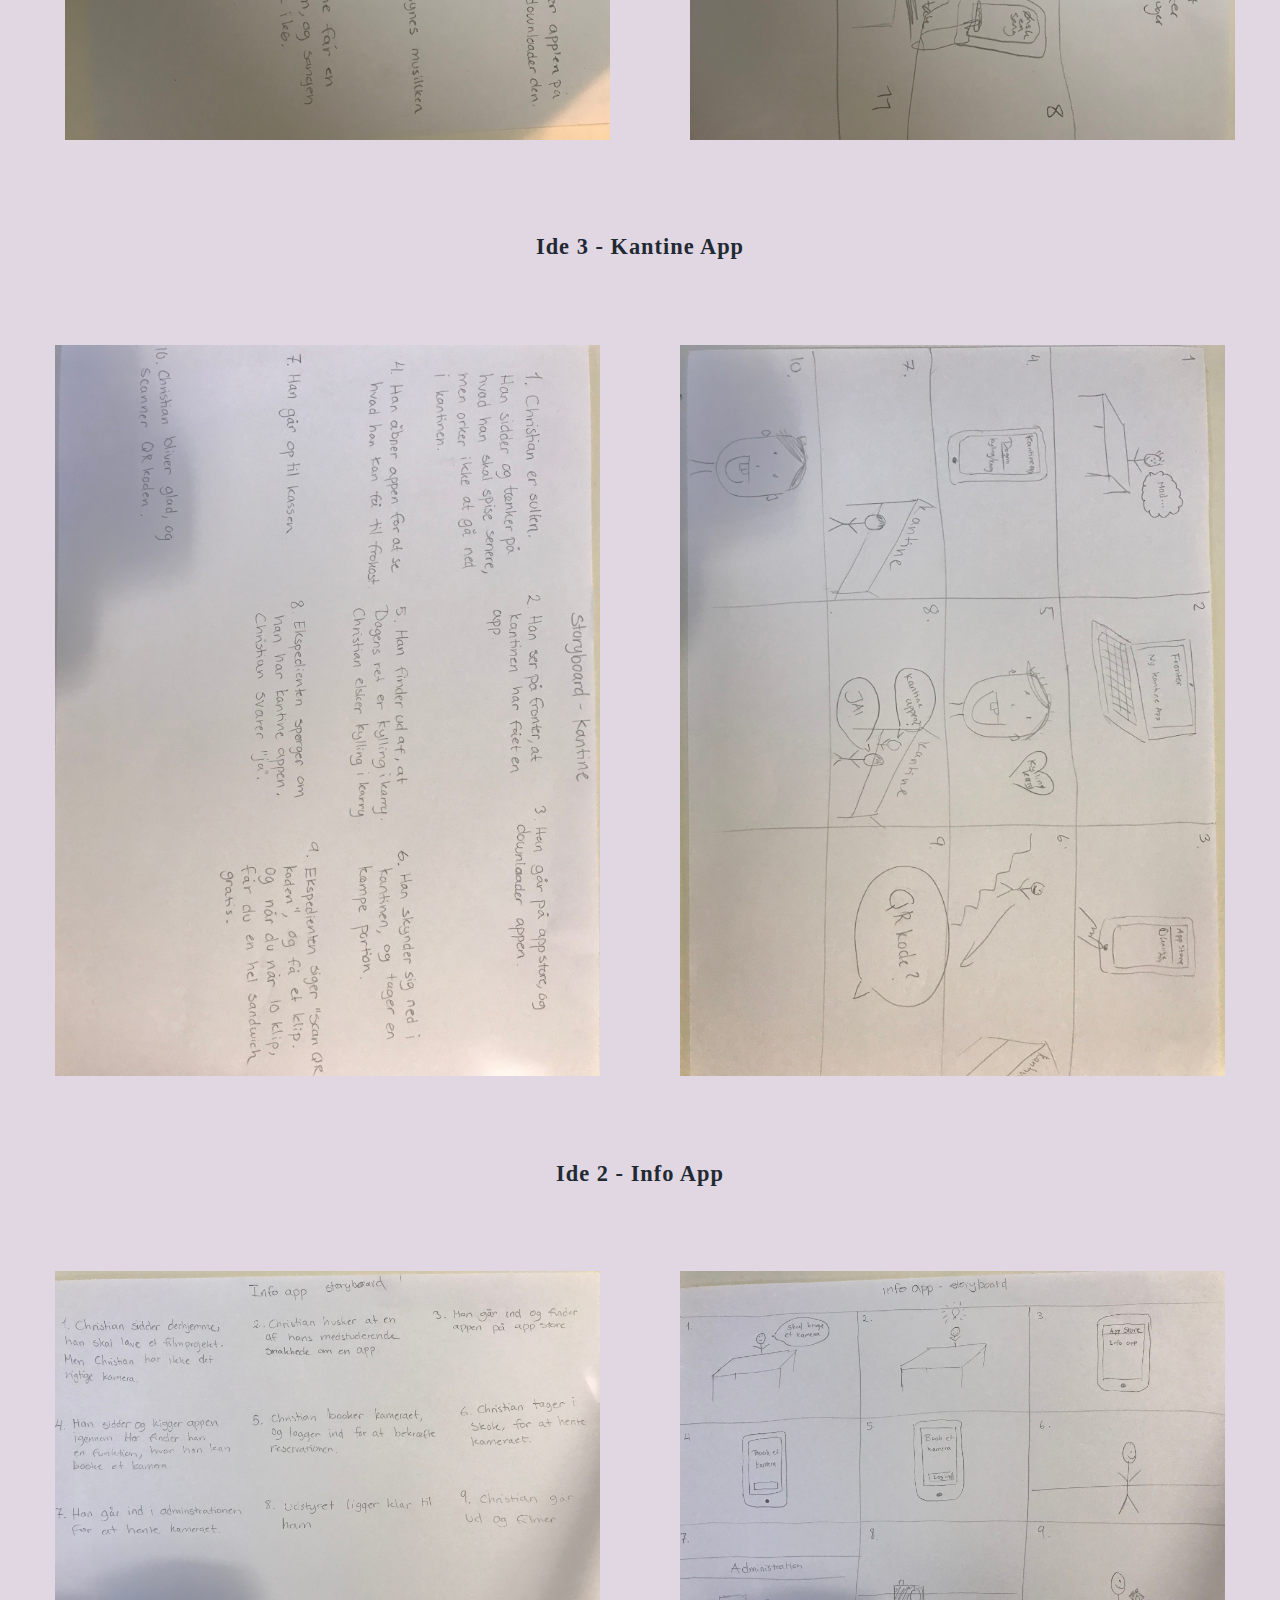
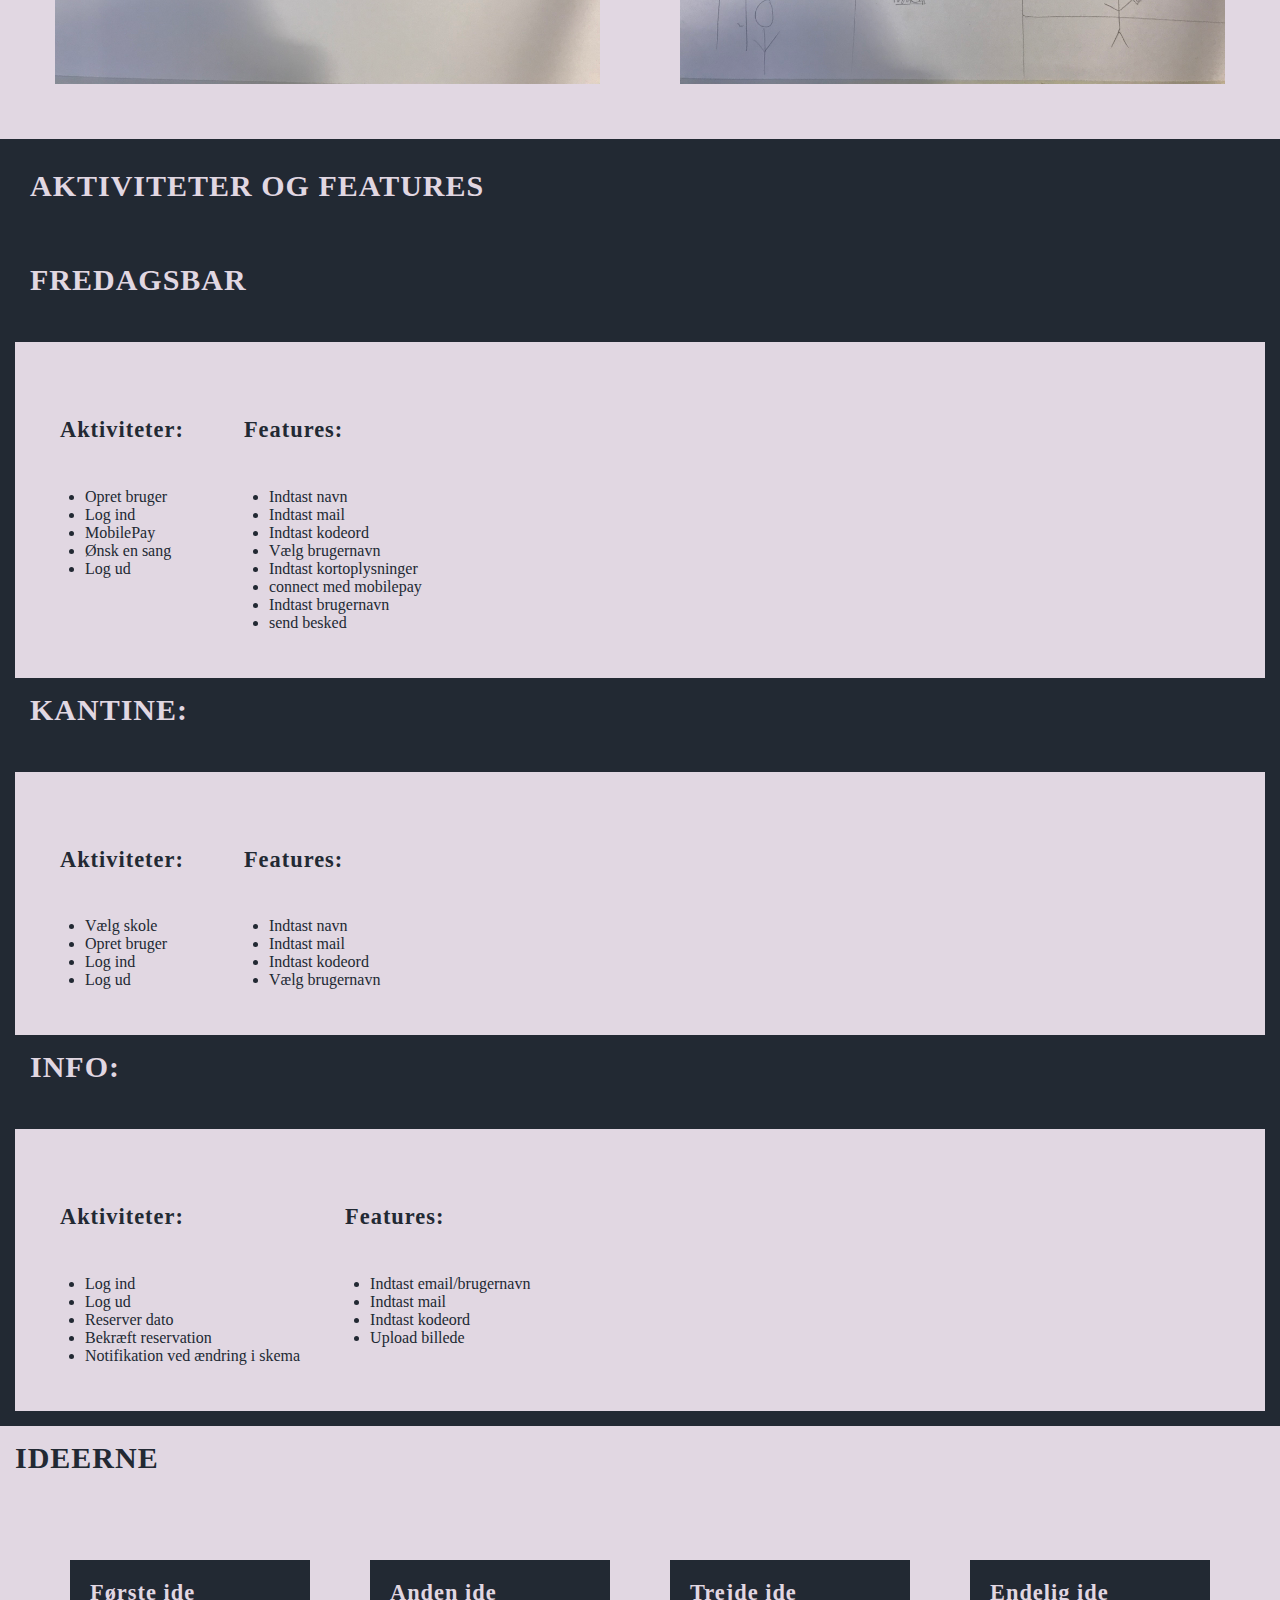
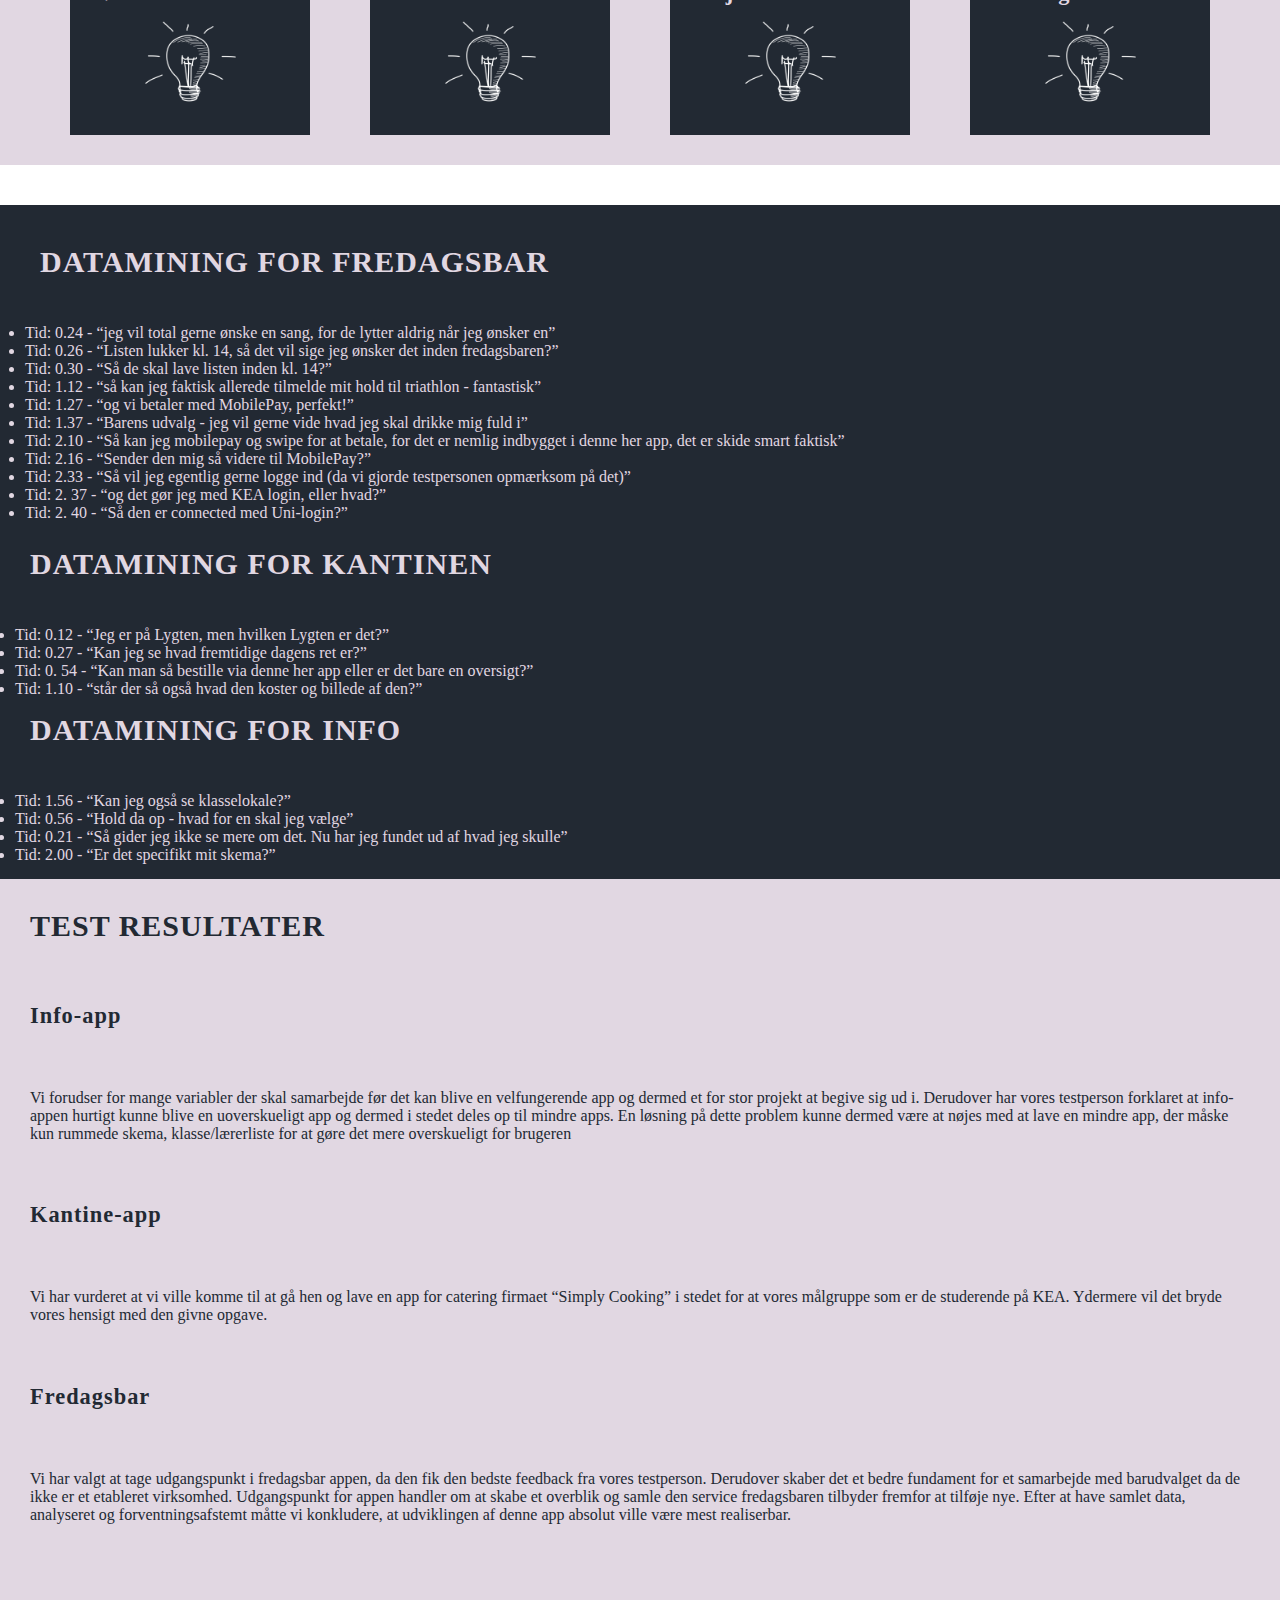
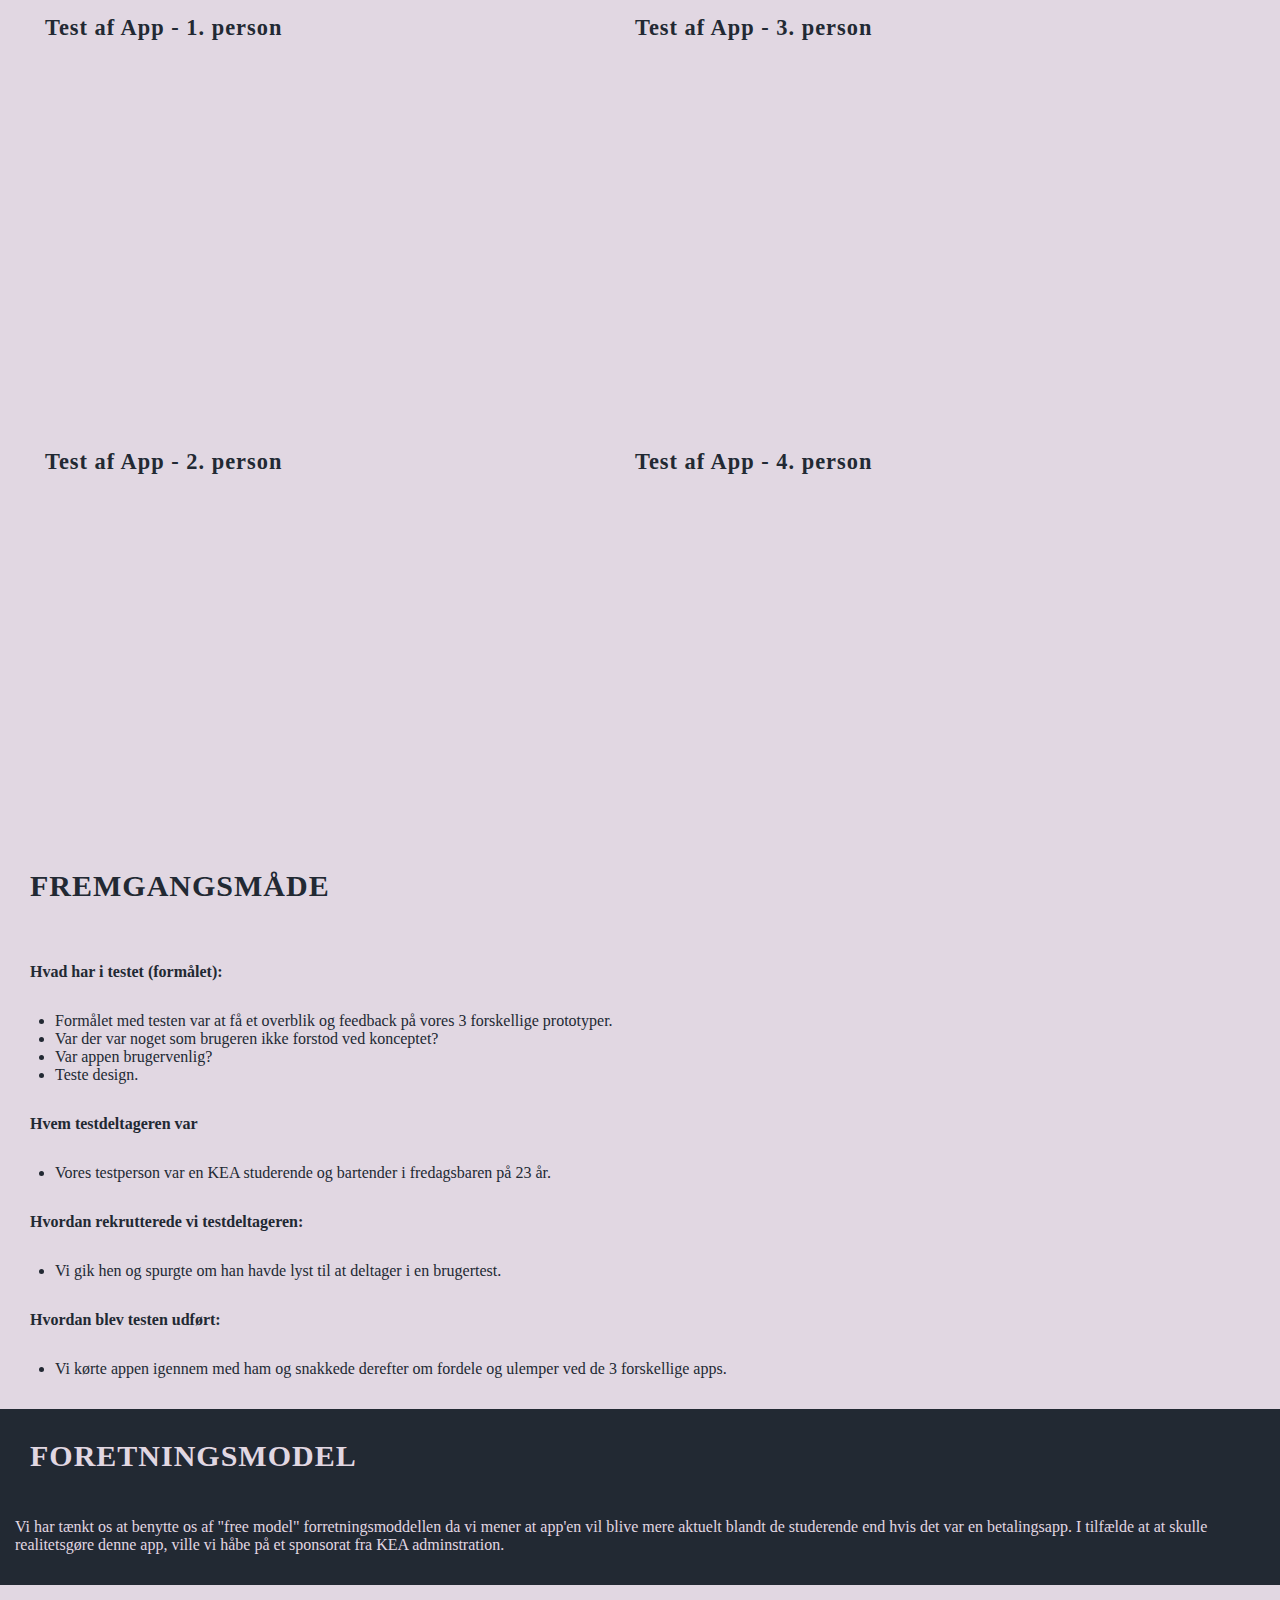
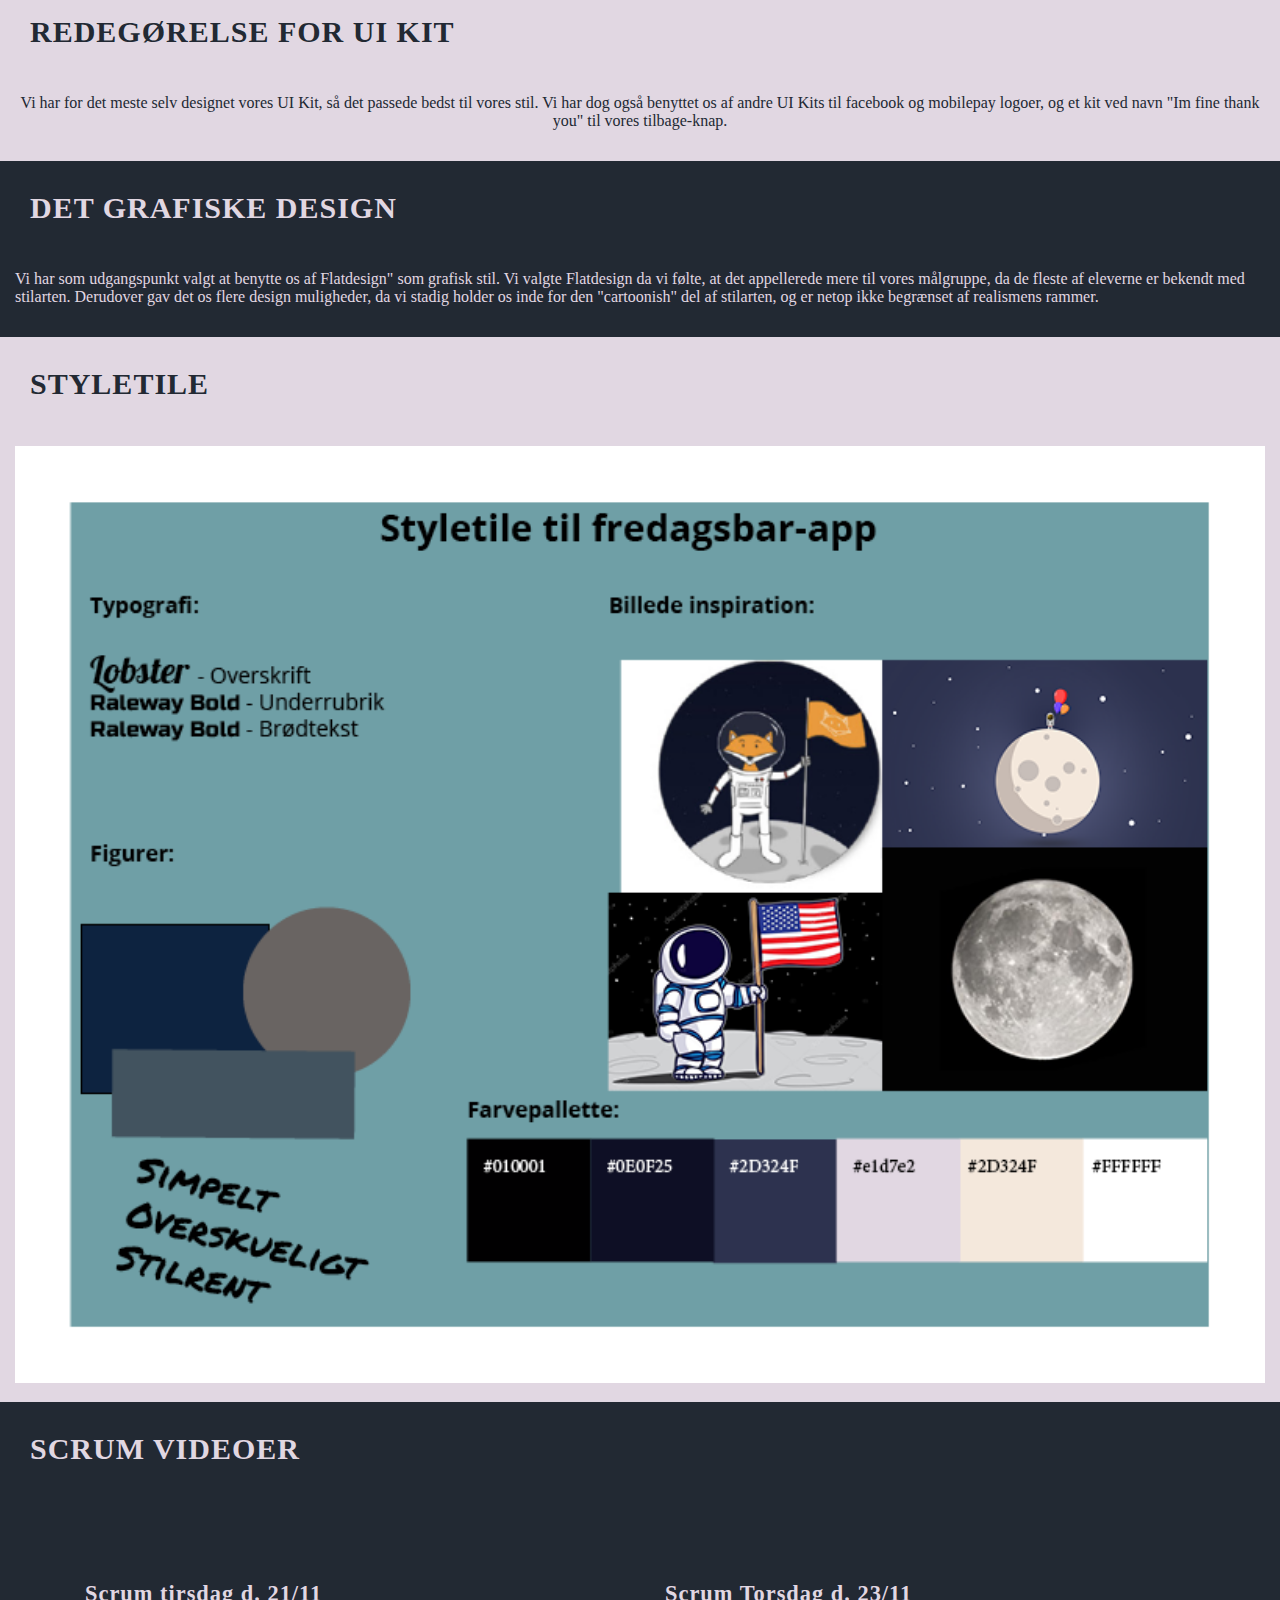
==== commit 190ceb75: "Merge remote-tracking branch 'origin/master'" ====
--- a/index.html
+++ b/index.html
@@ -37,8 +37,12 @@
                 <a href="#styletile">STYLETILE</a>
                 <a href="#scrum"> SCRUM VIDEOER </a>
 
-                <a href="trello">TRELLO BOARD</a>
-                <a href="burn_dowm">BURN DOWN CHART</a>
+
+                <a href="#burn_dowm">BURN DOWN CHART</a>
+                <a href="#trello">TRELLO BOARD</a>
+                <a href="#burn_dowm">BURN DOWN CHART</a>
+                <a href="#benchmark">BENCHMARK</a>
+
 
 
             </div>
@@ -659,7 +663,7 @@
 
 
 
-    <section id=" grafiskedesign">
+    <section id="grafiskedesign">
         <div id="design">
             <h3> Det grafiske design</h3>
 
@@ -798,6 +802,23 @@
     </div>
 
 
+
+
+    <section id="benchmark">
+        <div id="bm">
+
+
+
+            <a href="https://docs.google.com/spreadsheets/d/1iaR-KG946GGxp1A6KhNrMpa3z5Jb4wKDgy-GRxJVzK8/edit#gid=0" target="_blank">
+                <h3>Link til benchmark </h3>
+            </a>
+
+        </div>
+
+    </section>
+
+
+
 </body>
 
 </html>
--- a/stylesheet.css
+++ b/stylesheet.css
@@ -891,9 +891,6 @@
     color: #e1d7e2
 }
 
-#pitch h3:hover {
-    background-color: #bca7b3;
-}
 
 
 #pitch {
@@ -902,4 +899,16 @@
 }
 
 
+#benchmark {
+    background-color: #e1d7e2;
+}
+
+#bm {
+    color: #222933
+}
+
+#bm h3 {
+    text-align: center;
+}
+
 /**********FONT*********/
